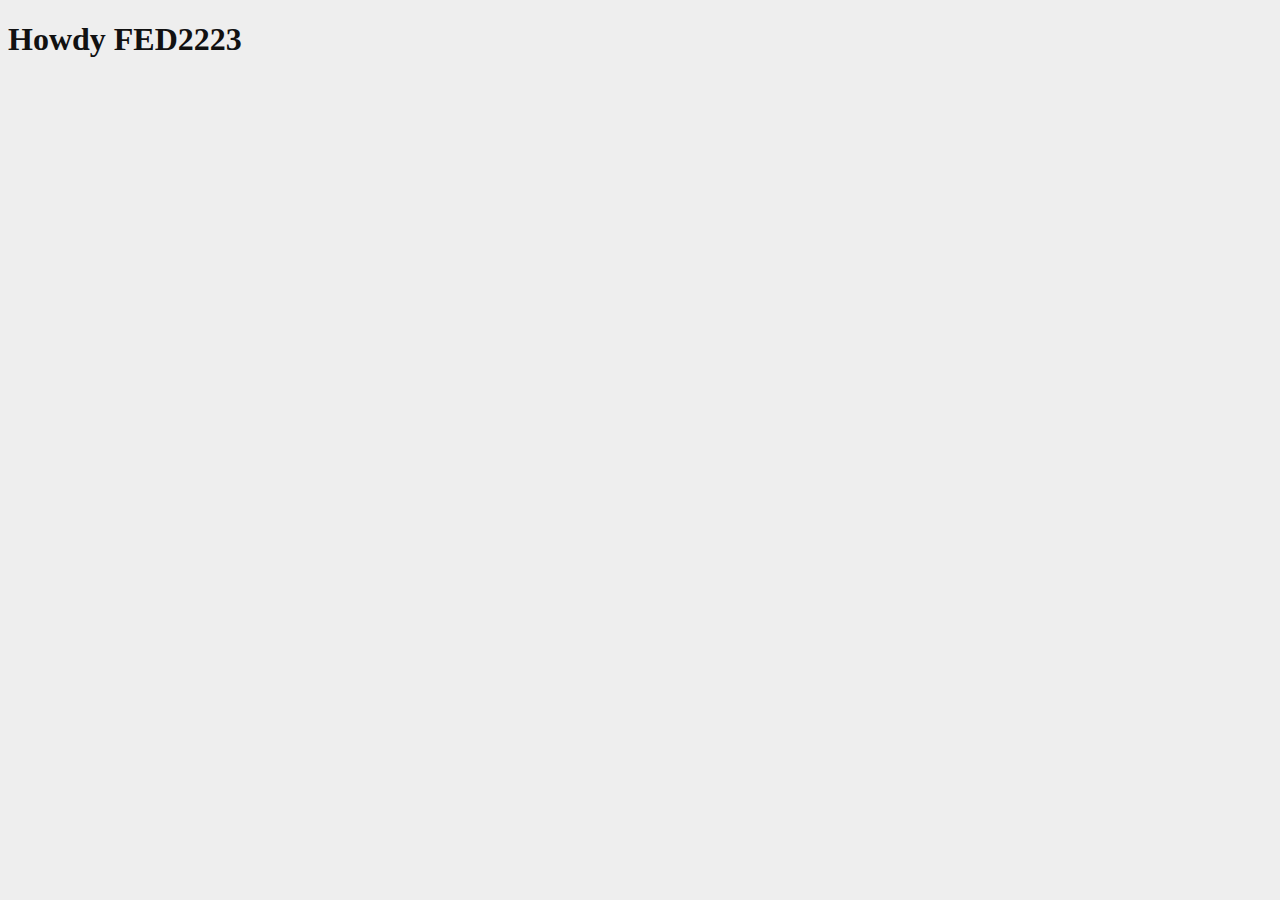
==== index.html @ ee26fbc1 "Add files via upload" ====
<!doctype html>
<html lang="nl">
	
<head>
	<meta charset="UTF-8">
	<meta name="author" content="jouw naam">
	<meta name="viewport" content="width=device-width, initial-scale=1">
	
	<title>Howdy FED2223</title>
	
	<link href="styles/style.css" rel="stylesheet">
	<link rel="icon" type="image/svg+xml" href="images/favicon.svg">
</head>

<body>
	<h1>Howdy FED2223</h1>

	<script defer src="scripts/script.js"></script>
</body>
	
</html>
---- styles/style.css ----
/**************/
/* CSS REMEDY */
/**************/
*, *::after, *::before {
  box-sizing:border-box;  
}

button, summary {
	cursor: pointer;
}





/*********************/
/* CUSTOM PROPERTIES */
/*********************/
:root {
	/* startje */
	--color-text:#111;
	--color-background:#eee;
}





/****************/
/* JOUW STYLING */
/****************/

/* jouw code */

body {
  color:var(--color-text);
  background-color:var(--color-background);
}
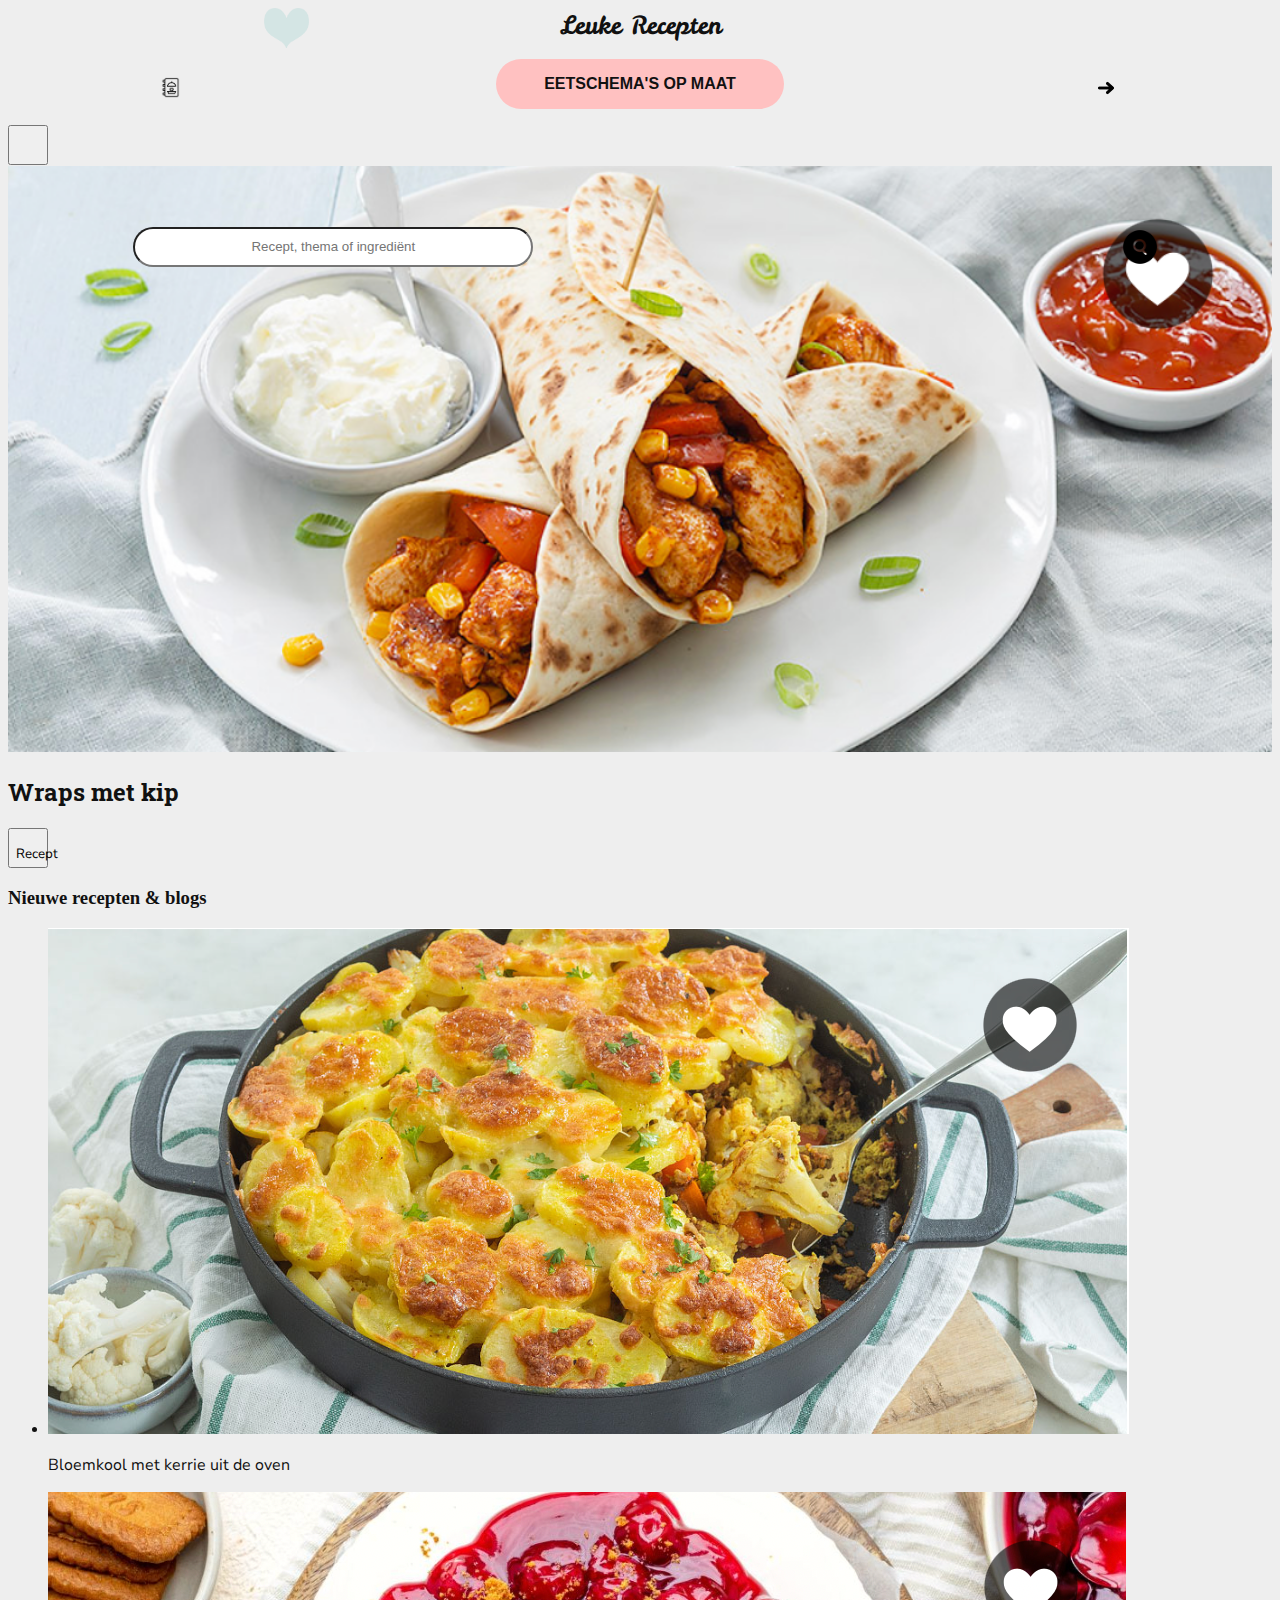
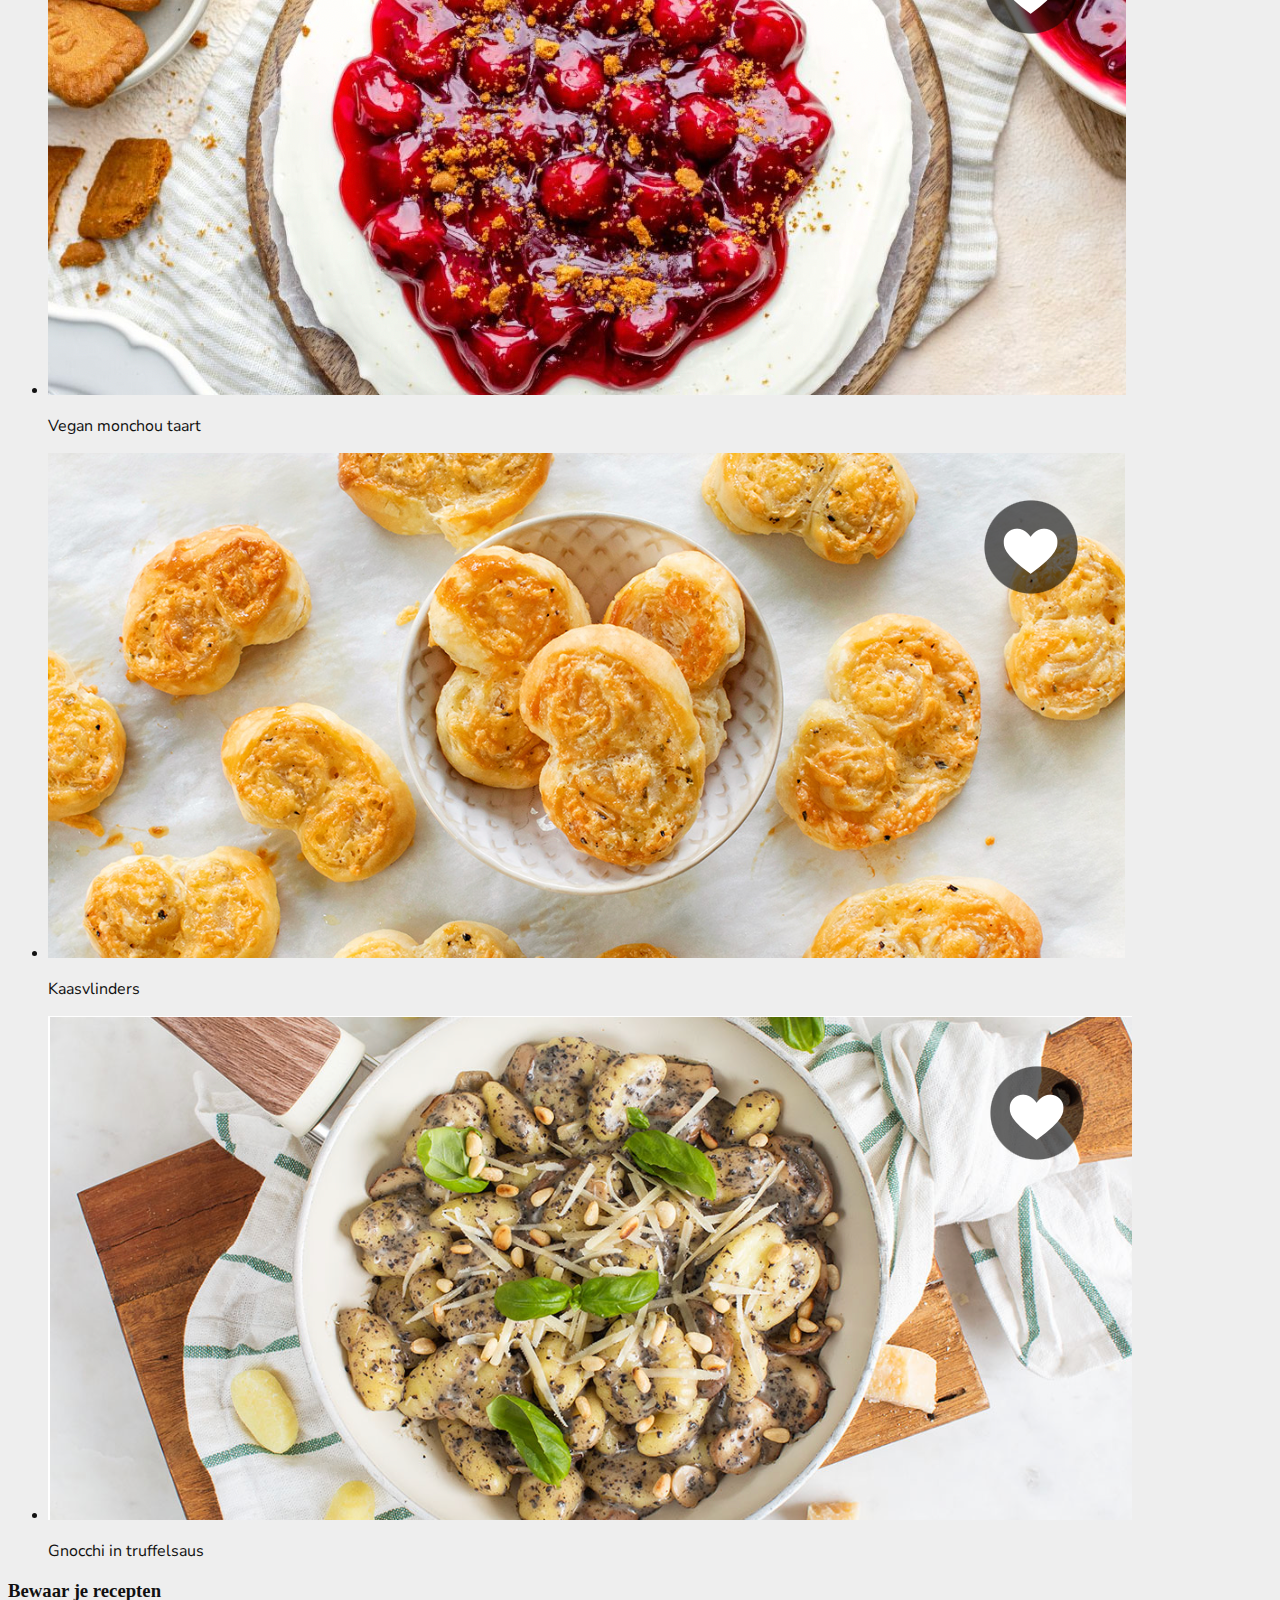
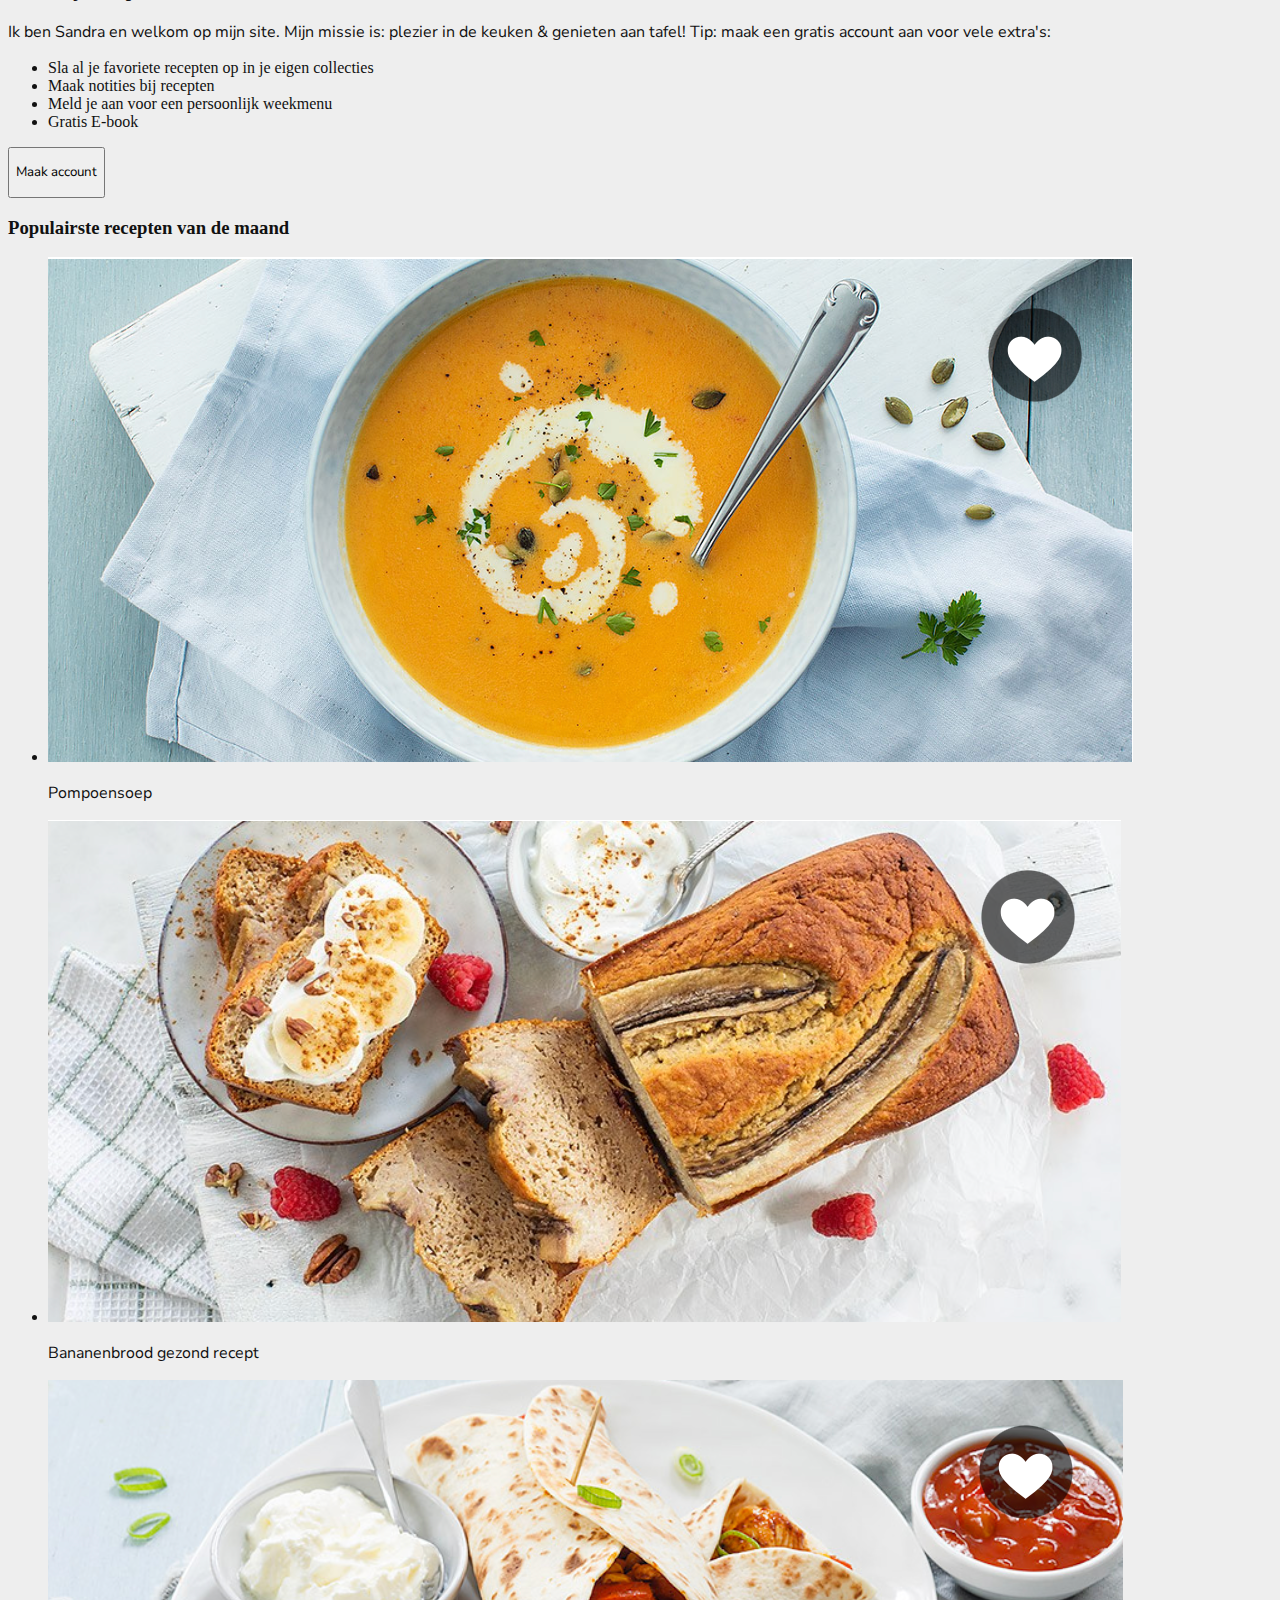
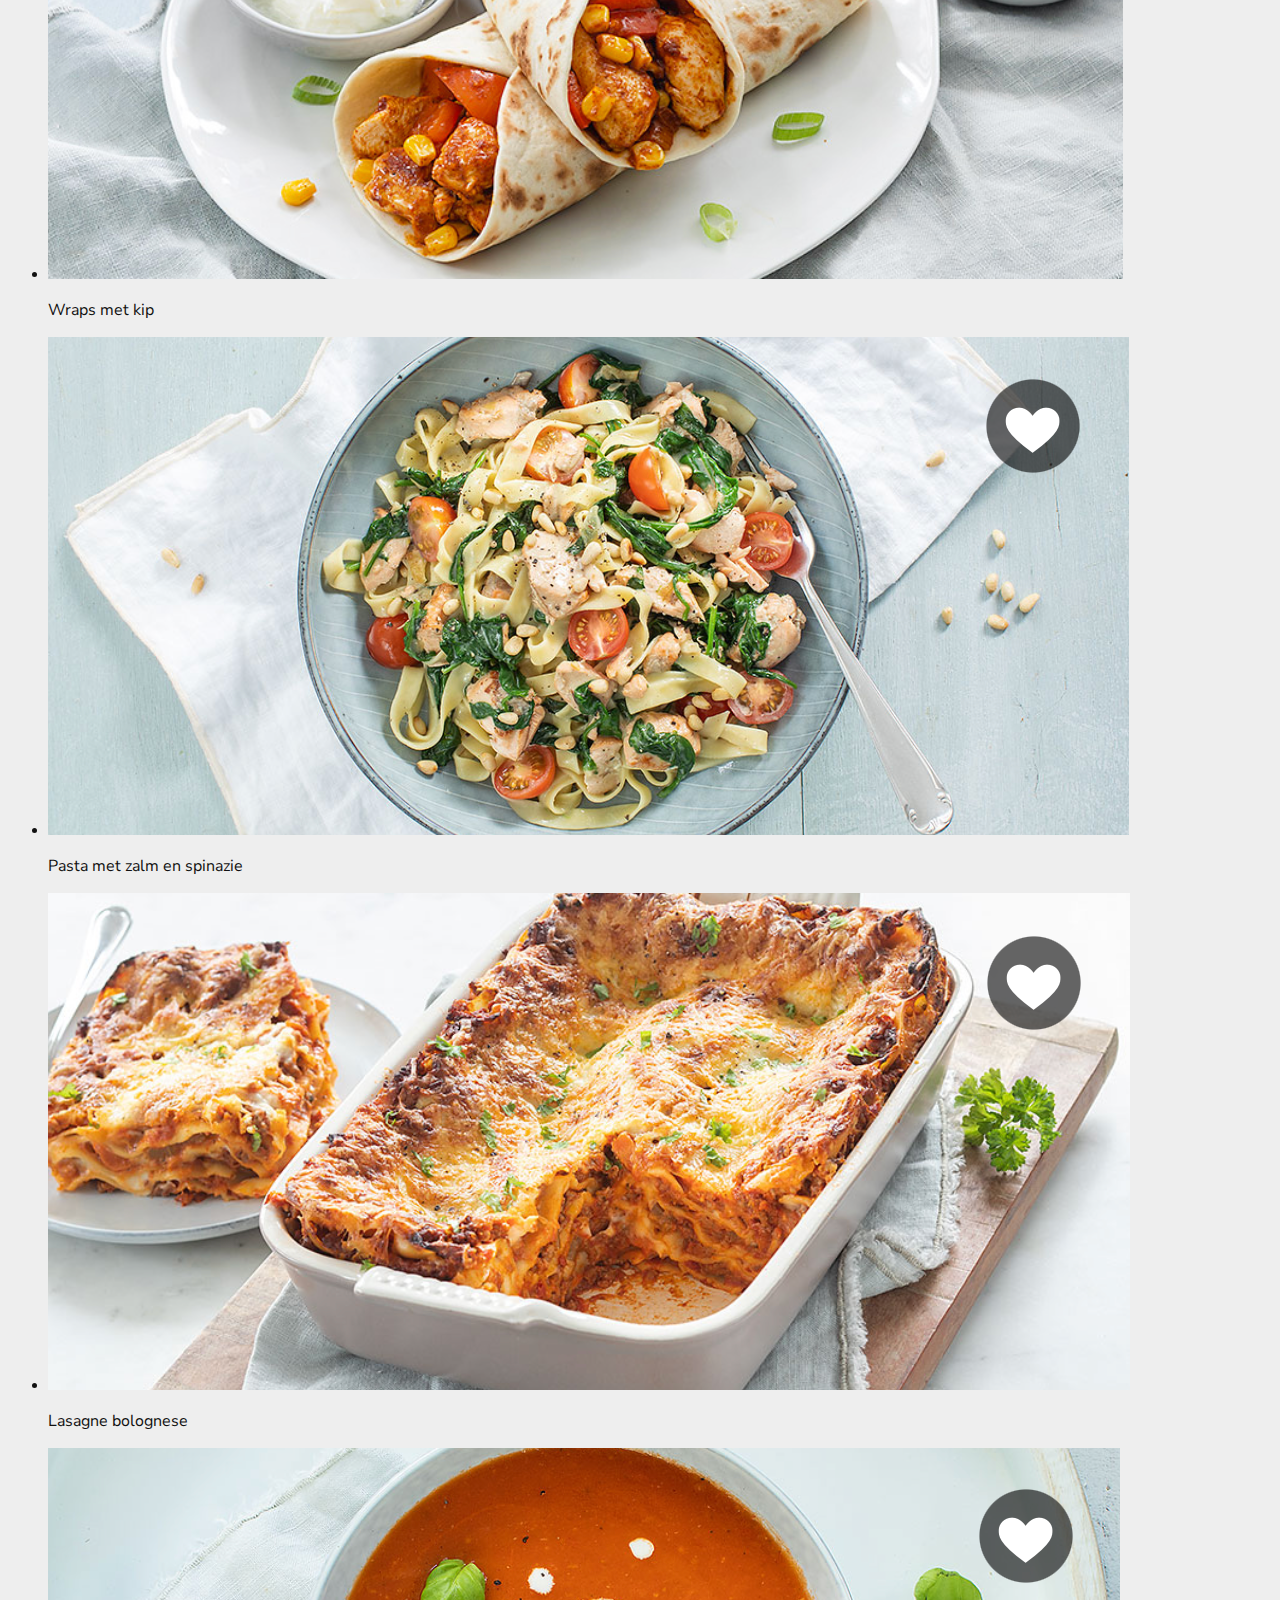
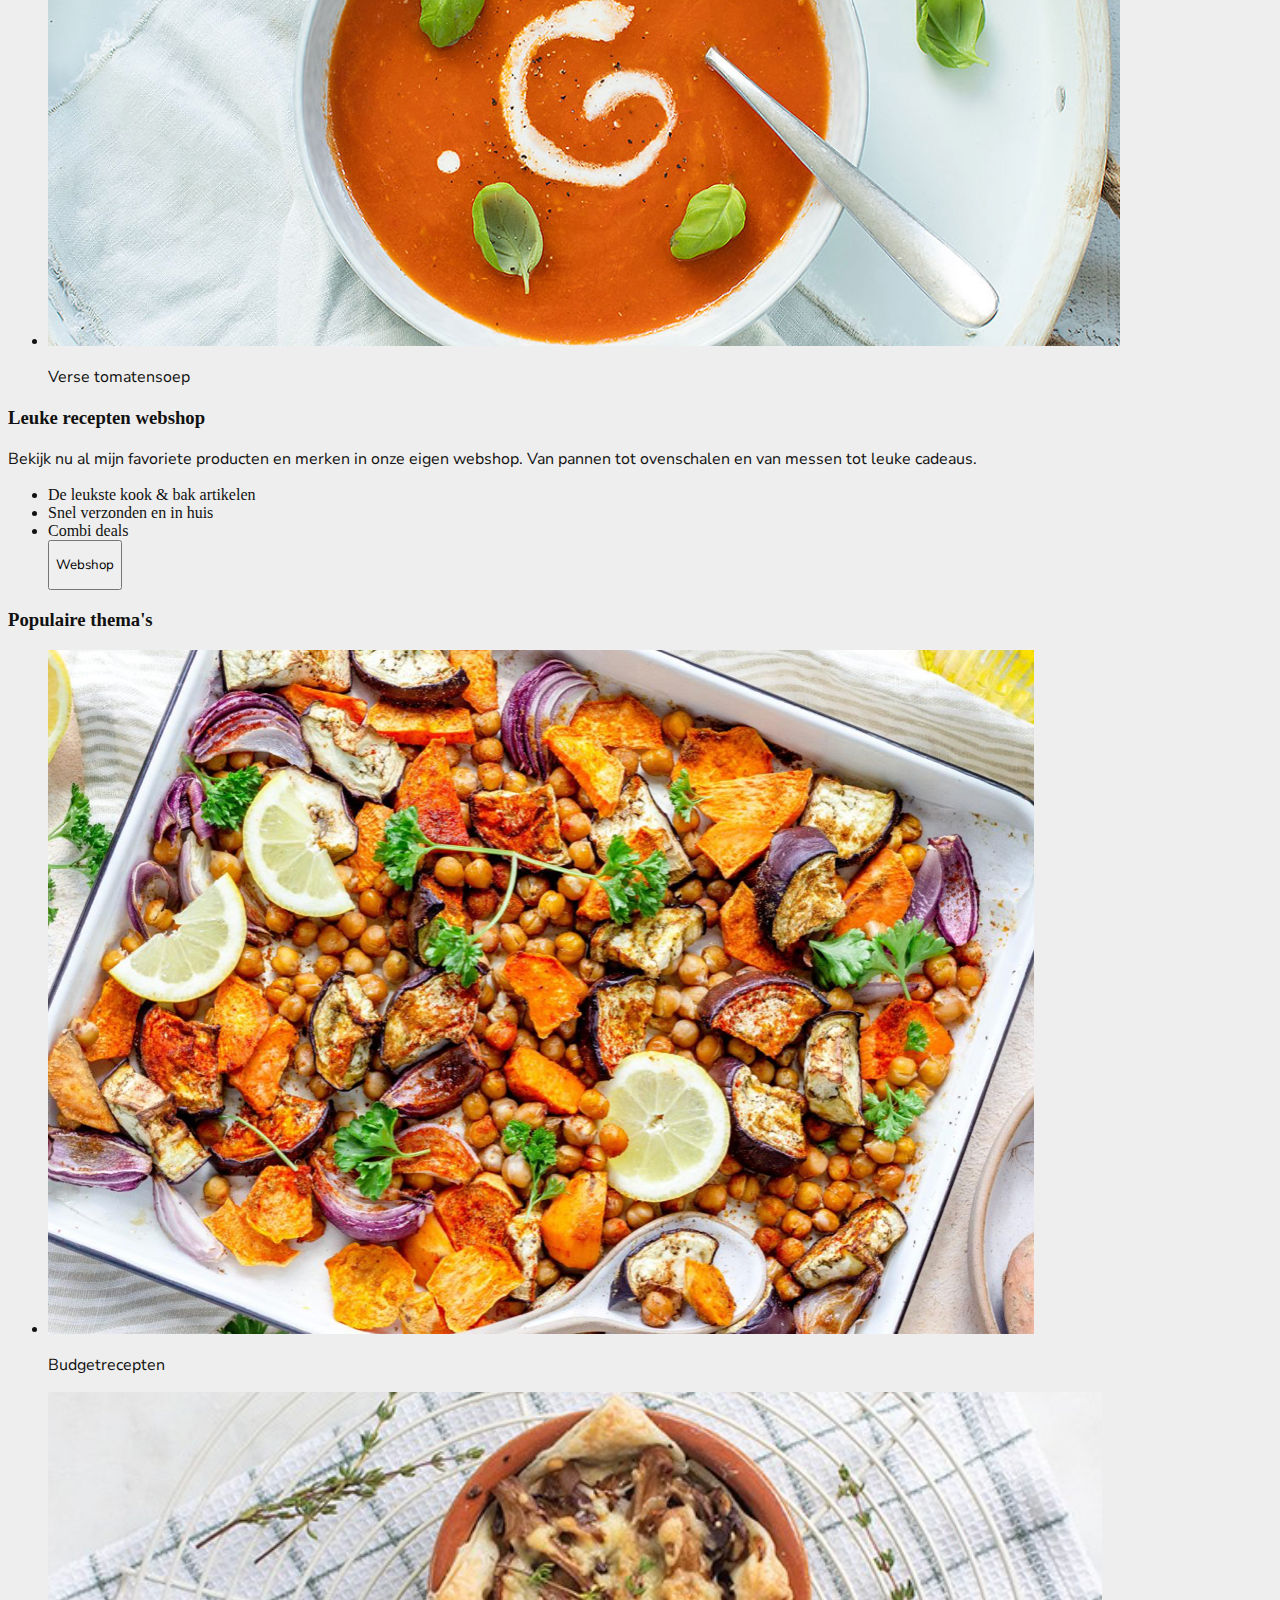
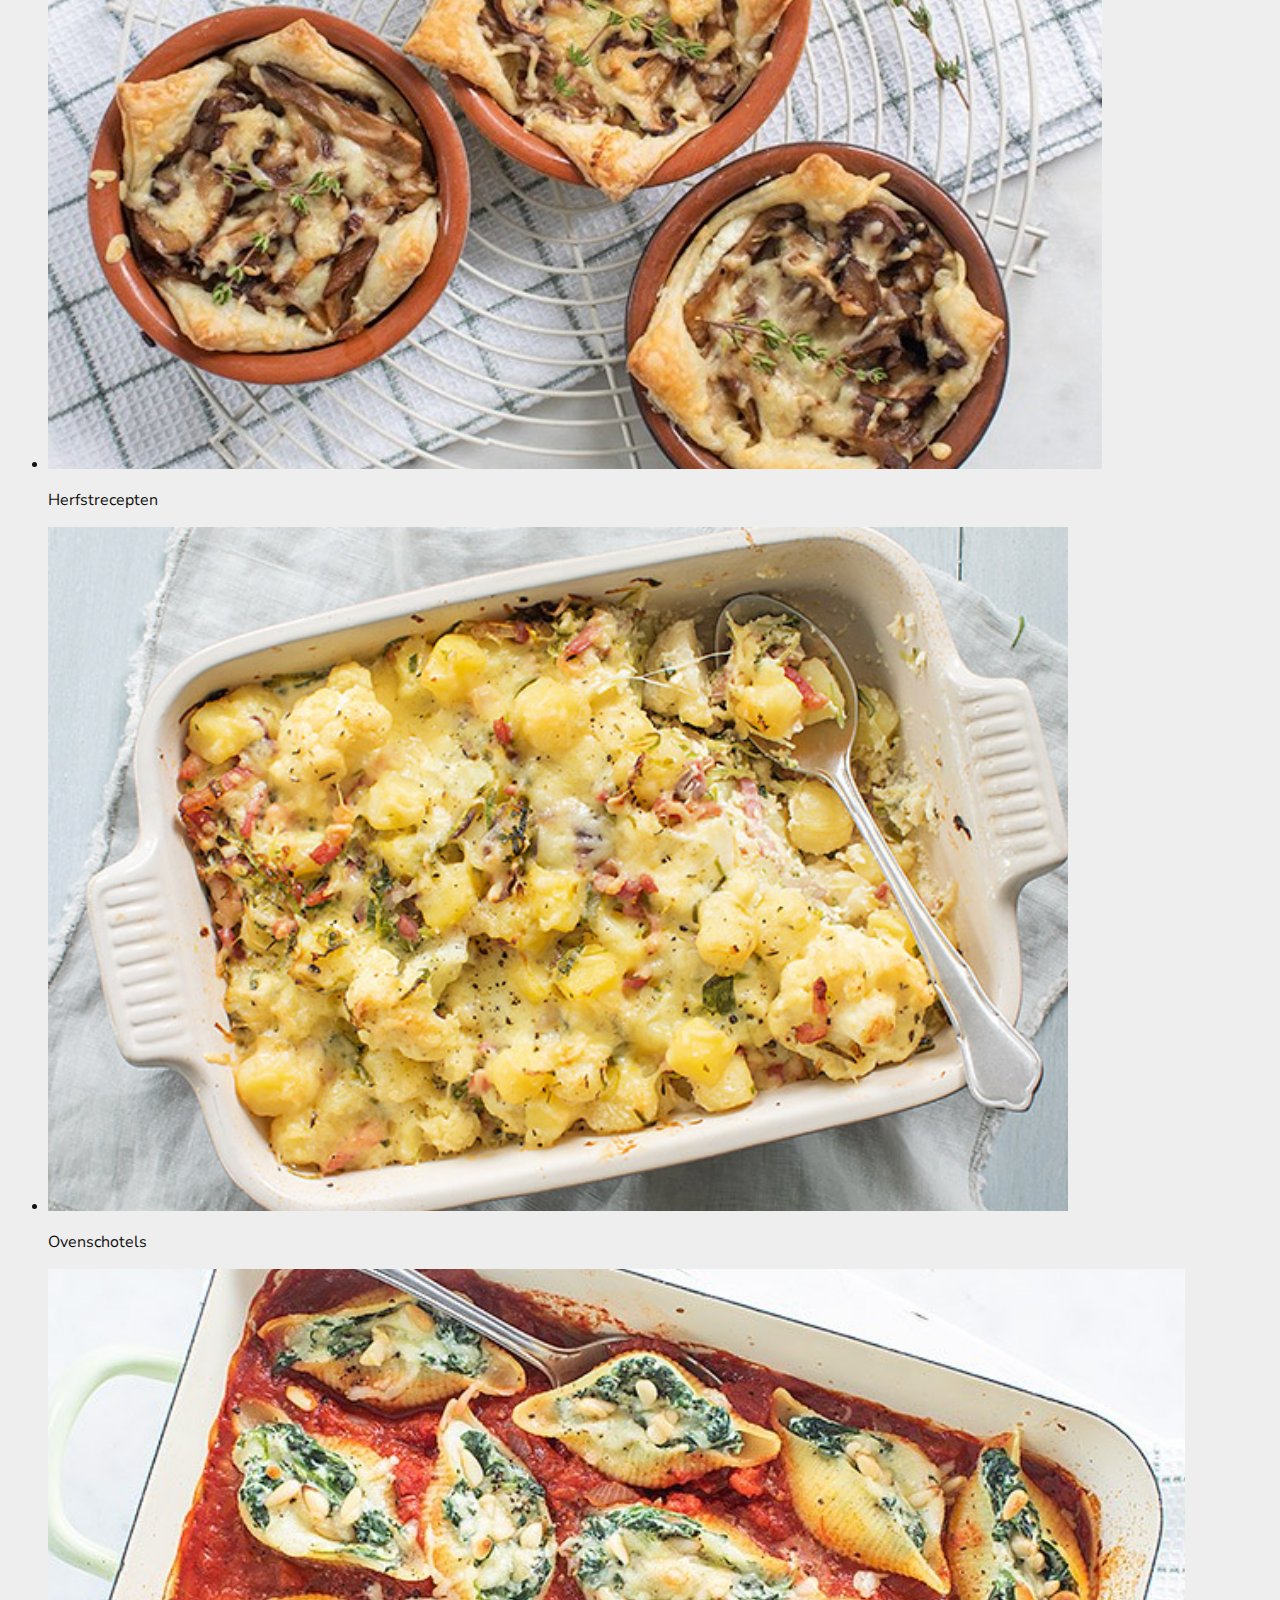
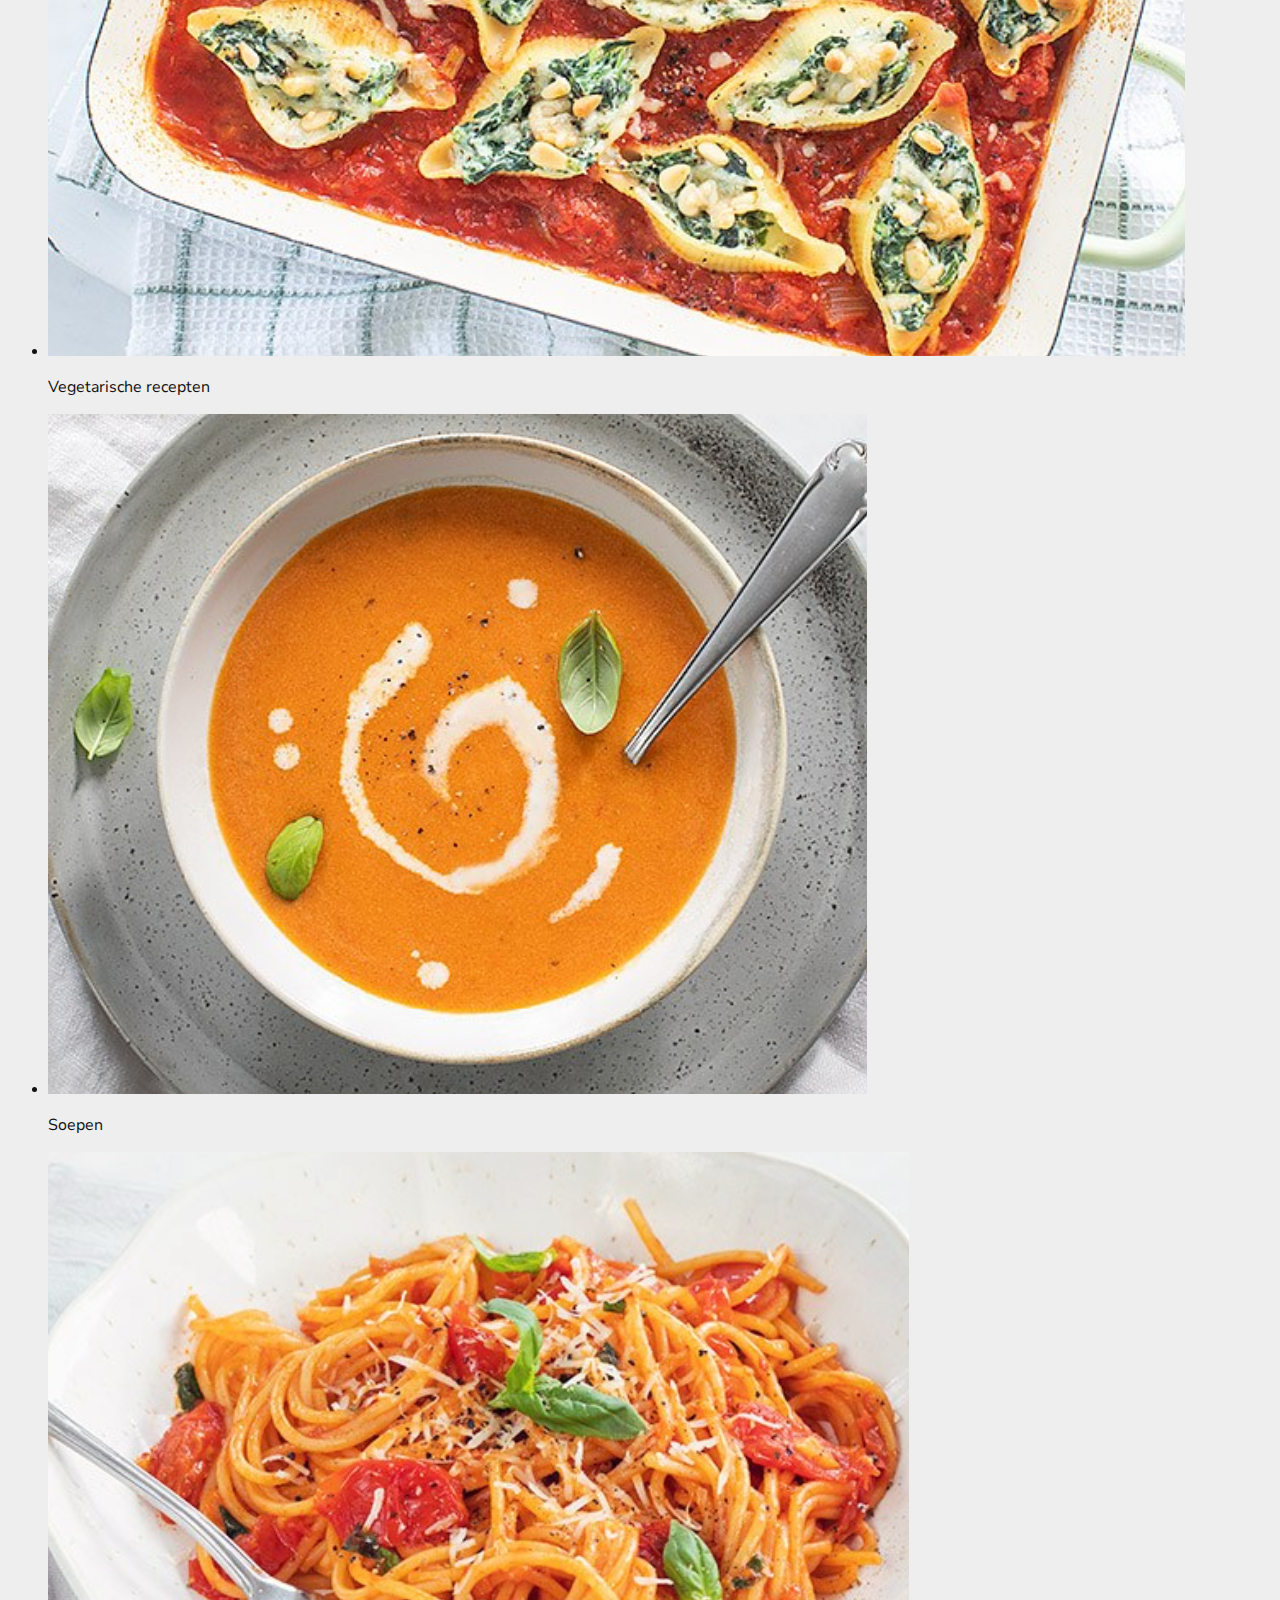
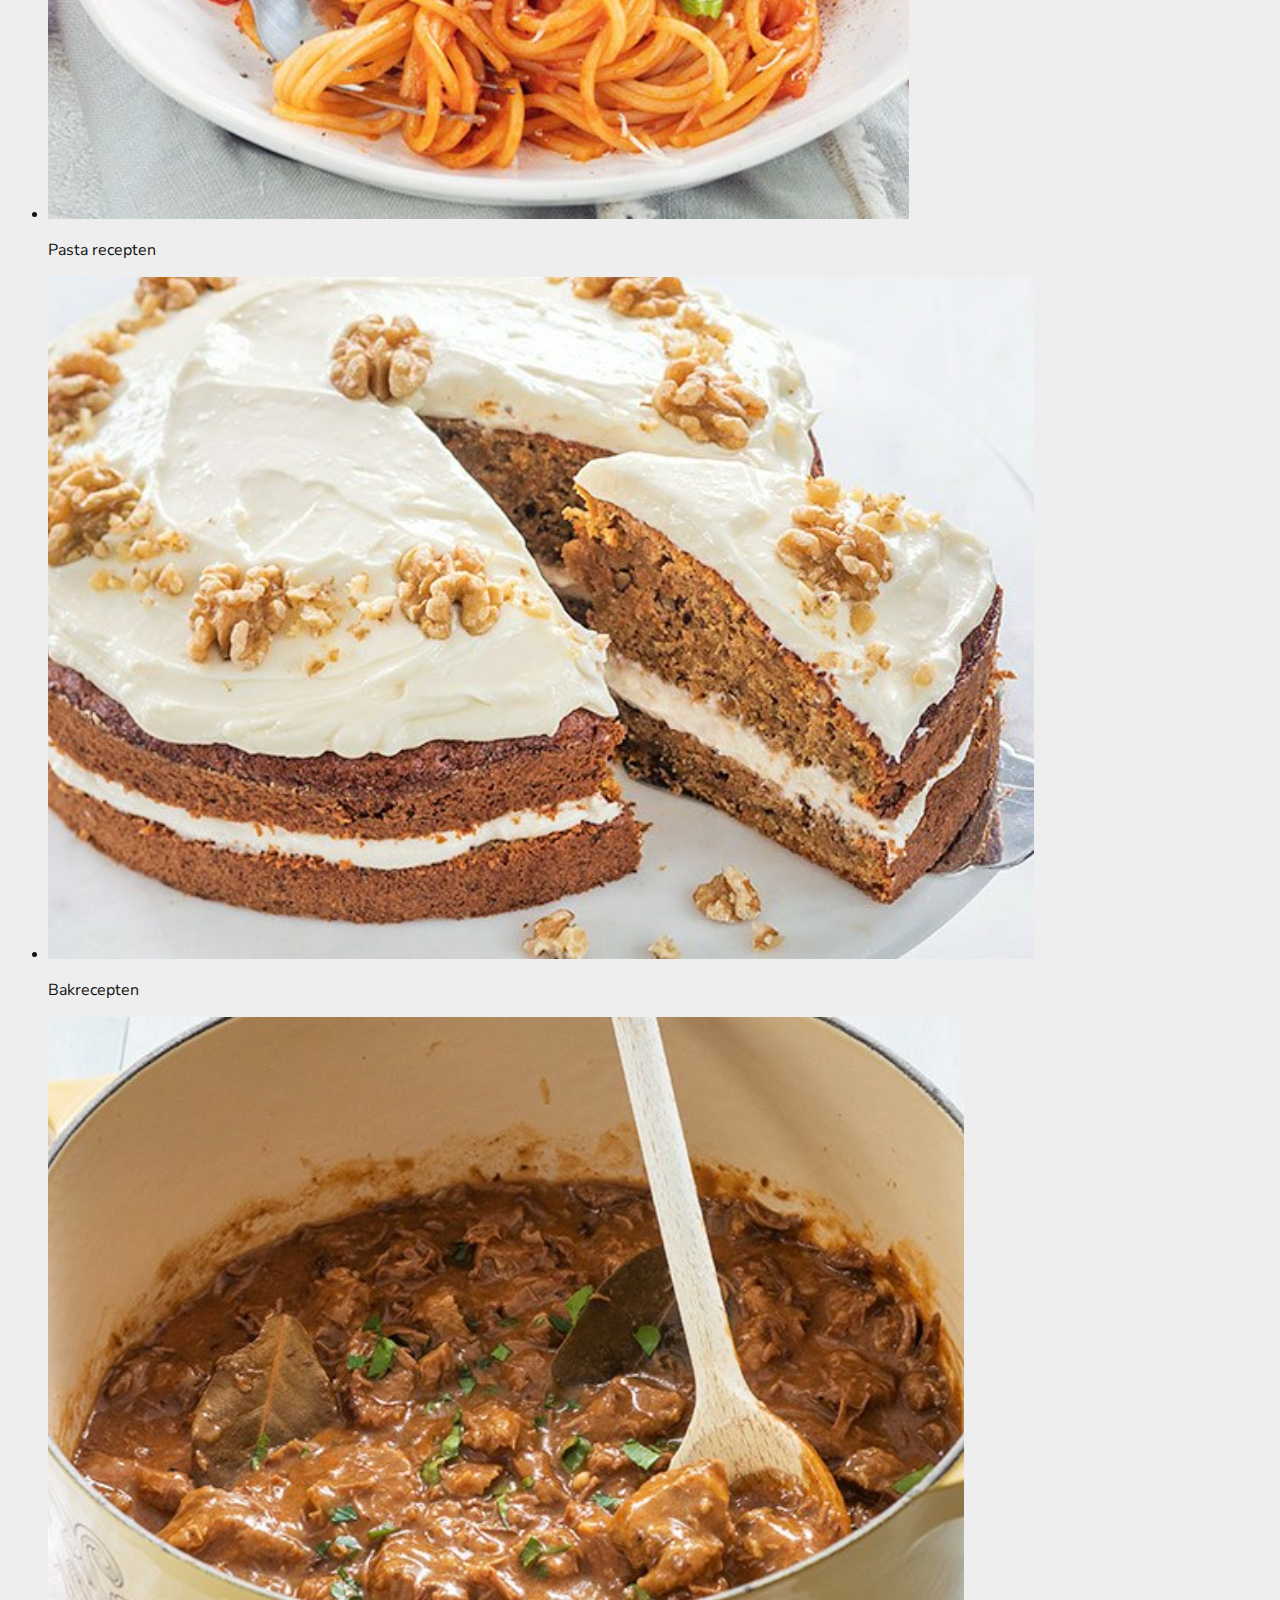
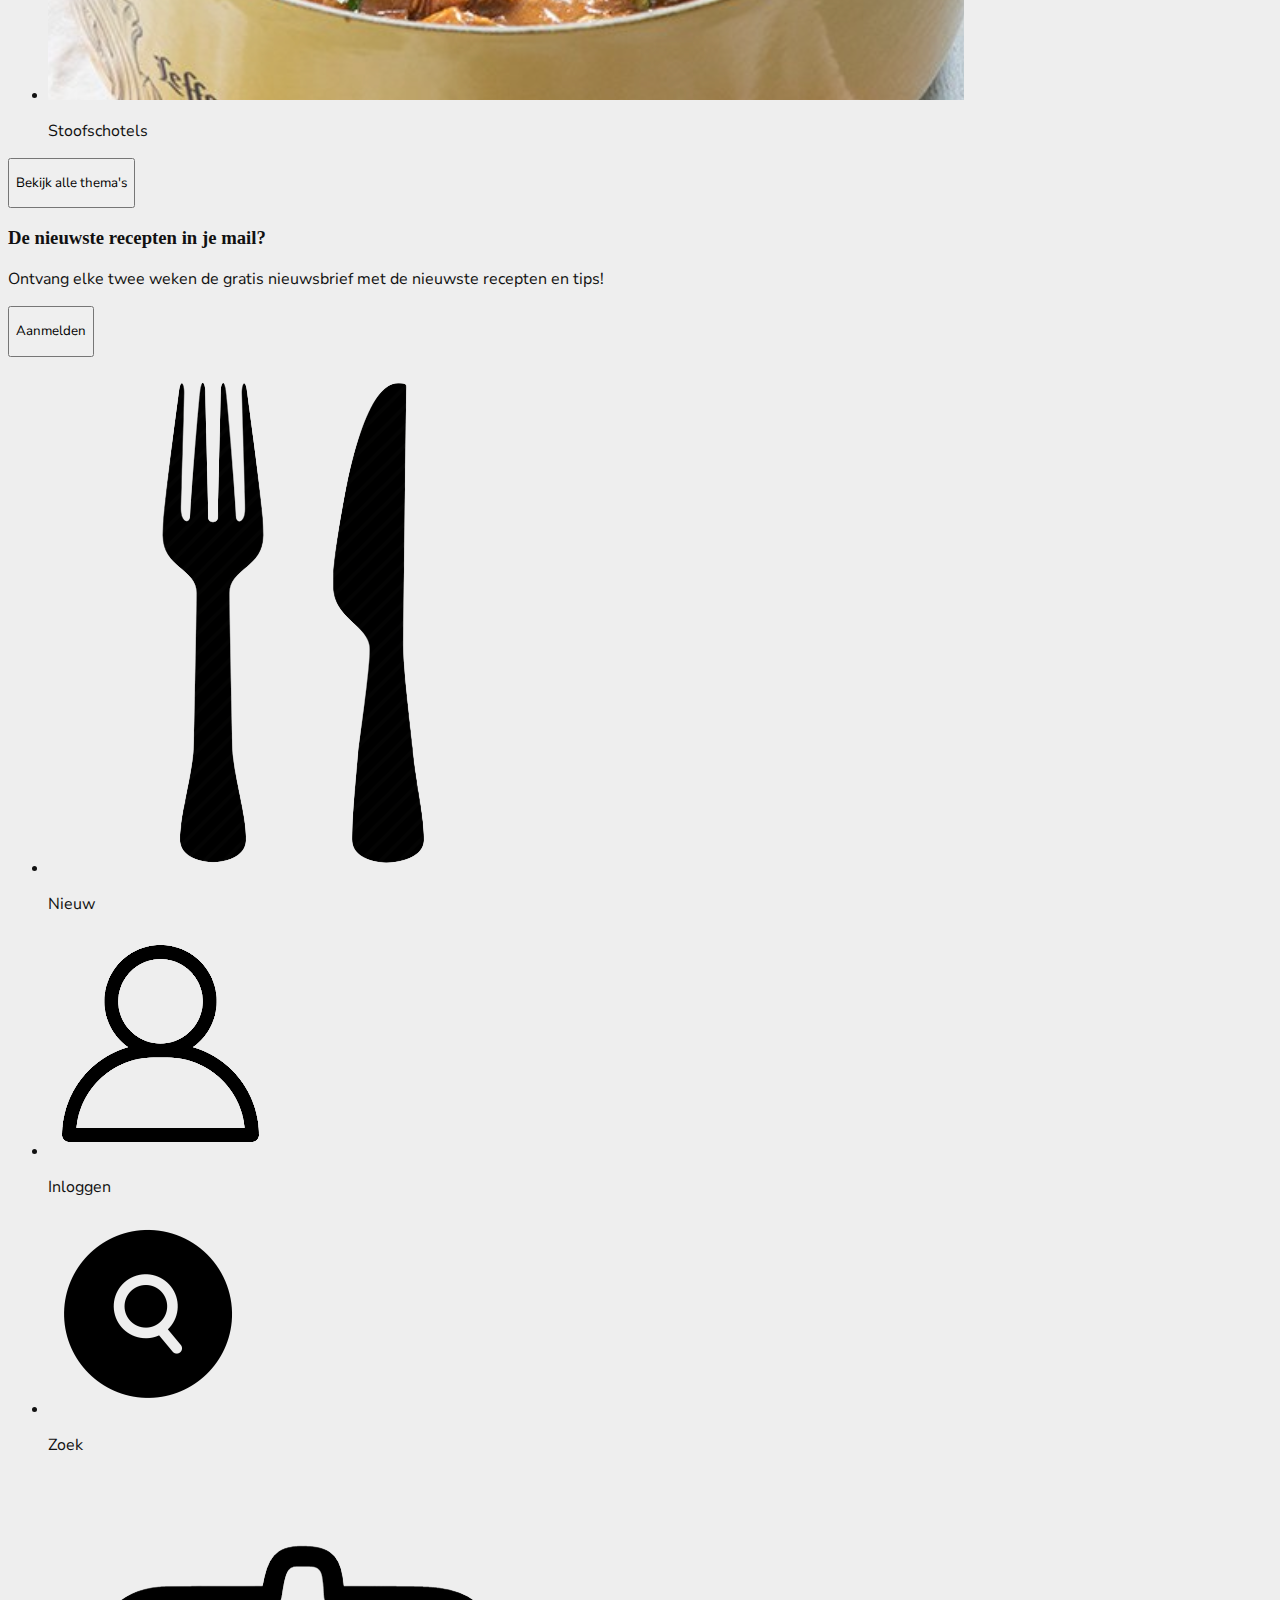
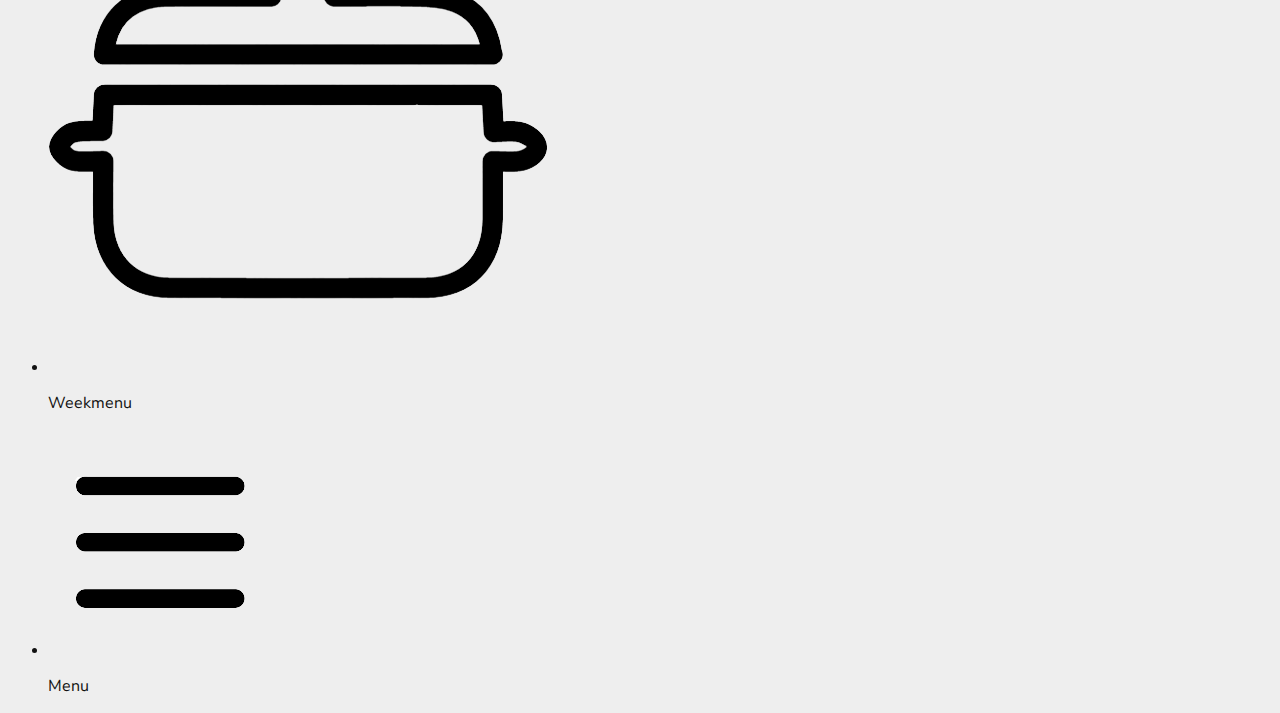
==== commit 7046640c: "Add files via upload" ====
--- a/index.html
+++ b/index.html
@@ -1,21 +1,212 @@
 <!doctype html>
 <html lang="nl">
-	
+
 <head>
 	<meta charset="UTF-8">
 	<meta name="author" content="jouw naam">
 	<meta name="viewport" content="width=device-width, initial-scale=1">
-	
-	<title>Howdy FED2223</title>
-	
+
+	<link rel="preconnect" href="https://fonts.googleapis.com">
+	<link rel="preconnect" href="https://fonts.gstatic.com" crossorigin>
+	<link
+		href="https://fonts.googleapis.com/css2?family=Leckerli+One&family=Nunito+Sans:wght@200&family=Roboto+Slab:wght@200&display=swap"
+		rel="stylesheet">
+
+	<title>Leuke Recepten</title>
+
 	<link href="styles/style.css" rel="stylesheet">
 	<link rel="icon" type="image/svg+xml" href="images/favicon.svg">
 </head>
 
 <body>
-	<h1>Howdy FED2223</h1>
+
+	<header>
+		<section>
+			<h1>Leuke Recepten</h1>
+			<img src="images/leukerecepten_hartje_logo.png" alt="blauwe hartje als logo voor de website">
+		</section>
+		<section>
+			<img src="images/eetschema_button_icon.png" alt="icon van een kookboek">
+			<img src="images/eetschema_button_pijltje_icon.png" alt="pijltje die naar rechts wijst">
+			<p>Eetschema's op maat</p>
+		</section>
+	</header>
+
+	<main>
+		<section>
+			<nav>
+				<input type="text" placeholder="Recept, thema of ingrediënt">
+				<button type="submit">
+					<img src="images/search_icon_zoekbalk.png" alt="vergrootglas icon als button voor de zoekbalk">
+				</button>
+			</nav>
+			<img src="images/wrapsMetKip.png" alt="foto van wraps met kip">
+			<nav>
+				<h2>Wraps met kip</h2>
+				<button>
+					<p>Recept</p>
+				</button>
+			</nav>
+		</section>
+
+		<section>
+			<h3>Nieuwe recepten & blogs</h3>
+			<ul>
+				<li>
+					<img src="images/bloemkoolMetKerrie.png" alt="foto van recept bloemkool met kerrie uit de oven">
+					<p>Bloemkool met kerrie uit de oven</p>
+				</li>
+				<li>
+					<img src="images/veganMonchouTaart.png" alt="foto van recept vegan monchou taart">
+					<p>Vegan monchou taart</p>
+				</li>
+				<li>
+					<img src="images/kaasvlinders.png" alt="foto van recept kaasvlinders">
+					<p>Kaasvlinders</p>
+				</li>
+				<li>
+					<img src="images/gnocchiInTruffelsaus.png" alt="foto van recept gnocchi in truffelsaus">
+					<p>Gnocchi in truffelsaus</p>
+				</li>
+			</ul>
+		</section>
+		<section>
+			<h3>Bewaar je recepten</h3>
+			<p>Ik ben Sandra en welkom op mijn site. Mijn missie is: plezier in de keuken & genieten aan tafel!
+				Tip: maak een gratis account aan voor vele extra's:
+			</p>
+			<ul>
+				<li>Sla al je favoriete recepten op in je eigen collecties</li>
+				<li>Maak notities bij recepten</li>
+				<li>Meld je aan voor een persoonlijk weekmenu</li>
+				<li>Gratis E-book</li>
+			</ul>
+			<button>
+				<p>Maak account</p>
+			</button>
+		</section>
+		<section>
+			<h3>Populairste recepten van de maand</h3>
+			<ul>
+				<li>
+					<img src="images/pompoensoep.png" alt="foto van recept pompoensoep">
+					<p>Pompoensoep</p>
+				</li>
+				<li>
+					<img src="images/bananenbroodGezond.png" alt="foto van recept gezonde bananenbrood">
+					<p>Bananenbrood gezond recept</p>
+				</li>
+				<li>
+					<img src="images/wrapsMetKip.png" alt="foto van recept wraps met kip">
+					<p>Wraps met kip</p>
+				</li>
+				<li>
+					<img src="images/pastaZalmEnSpinazie.png" alt="foto recept pasta met zalm en spinazie">
+					<p>Pasta met zalm en spinazie</p>
+				</li>
+				<li>
+					<img src="images/lasagneBolognese.png" alt="foto recept lasagne bolognese">
+					<p>Lasagne bolognese</p>
+				</li>
+				<li>
+					<img src="images/verseTomatensoep.png" alt="foto van recept verse tomatensoep">
+					<p>Verse tomatensoep</p>
+				</li>
+			</ul>
+		</section>
+		<section>
+			<h3>Leuke recepten webshop</h3>
+			<p>Bekijk nu al mijn favoriete producten en merken in onze eigen webshop.
+				Van pannen tot ovenschalen en van messen tot leuke cadeaus.
+			</p>
+			<ul>
+				<li>De leukste kook & bak artikelen</li>
+				<li>Snel verzonden en in huis</li>
+				<li>Combi deals</li>
+				<button>
+					<p>Webshop</p>
+				</button>
+			</ul>
+		</section>
+		<section>
+			<h3>Populaire thema's</h3>
+			<ul>
+				<li>
+					<img src="images/budgetRecepten.png" alt="artikel over budget recepten">
+					<p>Budgetrecepten</p>
+				</li>
+				<li>
+					<img src="images/herfstRecepten.png" alt="artikel over herfst recepten">
+					<p>Herfstrecepten</p>
+				</li>
+				<li>
+					<img src="images/ovenschotels.png" alt="artikel over ovenschotels">
+					<p>Ovenschotels</p>
+				</li>
+				<li>
+					<img src="images/vegetarischeRecepten.png" alt="artikel over vegetarische recepten">
+					<p>Vegetarische recepten</p>
+				</li>
+				<li>
+					<img src="images/soepen.png" alt="artikel over soepen">
+					<p>Soepen</p>
+				</li>
+				<li>
+					<img src="images/pastaRecepten.png" alt="artikel over pasta recepten">
+					<p>Pasta recepten</p>
+				</li>
+				<li>
+					<img src="images/bakRecepten.png" alt="artikel over bakrecepten">
+					<p>Bakrecepten</p>
+				</li>
+				<li>
+					<img src="images/stoofschotels.png" alt="artikel over stoofschotels">
+					<p>Stoofschotels</p>
+				</li>
+			</ul>
+			<button>
+				<p>Bekijk alle thema's</p>
+			</button>
+		</section>
+		<section>
+			<h3>De nieuwste recepten in je mail?</h3>
+			<p>Ontvang elke twee weken de gratis nieuwsbrief met de nieuwste recepten en tips!</p>
+			<button>
+				<p>Aanmelden</p>
+			</button>
+		</section>
+		<section>
+			<nav>
+				<ul>
+					<li>
+						<img src="images/mesEnVorkIcon.png" alt="icoon van een mes en vork">
+						<p>Nieuw</p>
+					</li>
+					<li>
+						<img src="images/accountIcon.png" alt="icoon voor je account, een poppetje">
+						<p>Inloggen</p>
+					</li>
+					<li>
+						<img src="images/search_icon_zoekbalk.png" alt="vergrootglas icoon">
+						<p>Zoek</p>
+					</li>
+					<li>
+						<img src="images/kookpotIcon.png" alt="icoon van een kookpot">
+						<p>Weekmenu</p>
+					</li>
+					<li>
+						<img src="images/hamburgerMenuIcon.png"
+							alt="hamburger menu icoon met drie streepjes die horizontaal op elkaar liggen">
+						<p>Menu</p>
+					</li>
+				</ul>
+			</nav>
+		</section>
+	</main>
+
+
 
 	<script defer src="scripts/script.js"></script>
 </body>
-	
-</html>
+
+</html>--- a/styles/style.css
+++ b/styles/style.css
@@ -20,20 +20,186 @@
 	/* startje */
 	--color-text:#111;
 	--color-background:#eee;
-}
-
-
-
-
-
-/****************/
-/* JOUW STYLING */
-/****************/
-
-/* jouw code */
-
+	
+	--color-background-second: #e7eeed;
+	--color-background-third: #fceed0;
+	--color-dieet: #ffc1c1;
+	--color-nav-en-nieuwsbrief: #64827d;
+
+}
+
+
+
+
+
+/****************/
+/* 	ALGEMENE STYLING */
+/****************/
 body {
-  color:var(--color-text);
-  background-color:var(--color-background);
-}
-
+	color:var(--color-text);
+	background-color:var(--color-background);
+}
+
+h1 {
+	font-family: 'Leckerli One', cursive;
+}
+
+h2 {
+	font-family: 'Roboto Slab', serif;
+}
+
+p {
+	font-family: 'Nunito Sans', sans-serif;
+}
+
+
+
+
+
+/****************/
+/* 	HEADER STYLING */
+/****************/
+
+/* naam "Leuke Recepten" */
+h1 {
+	font-size: 25px;
+	text-align: center;
+	font-weight: 100;
+
+	margin-top: 0;
+}
+
+/* hartje logo achter de naam */
+header section:nth-of-type(1) img:nth-of-type(1){
+	position: absolute;
+
+	top: 0.5em;
+	left: 16.5em;
+
+	z-index: -1;
+
+	min-height: 2.5em;
+	max-width: 2.8em;
+
+	opacity: 0.3;
+}
+
+/* kookboek icoon bij eetschema button */
+header section:nth-of-type(2) img:nth-of-type(1){
+	position: absolute;
+
+	left: 10em;
+	top: 4.8em;
+
+	z-index: 1;
+
+	max-width: 1.3em;
+}
+
+/* pijltje icoon bij eetschema button */
+header section:nth-of-type(2) img:nth-of-type(2){
+	position: absolute;
+
+	right: 10.4em;
+	top: 5em;
+
+	z-index: 1;
+
+	max-width: 1em;
+}
+
+/* eetschema button */
+header p {
+	margin-left: auto;
+	margin-right: auto;
+	width: 50%;
+
+	text-transform: uppercase;
+	font-family: Arial, Helvetica, sans-serif;
+	font-weight: 600;
+	font-size: 1em;
+
+	background-color: var(--color-dieet);
+	max-width: 18em;
+	padding: 1em 2em 1em 2em;
+	text-align: center;
+	border-radius: 3em;
+}
+
+/* afbeelding wraps met kip als hoofdgerecht van vandaag */
+main section:nth-of-type(1) img{
+	margin-left: auto;
+	margin-right: auto;
+	width: 100%;
+}
+
+/* vergrootglas afbeelding voor search */
+main section:first-child nav:first-child img{
+	position: absolute;
+
+	top: 17em;
+	right: 9em;
+
+	width: 3em;
+	height: 3em;
+}
+
+/* 
+nav button img:nth-of-type(1) {
+	position: absolute;
+
+	left: 16em;
+	top: 4.8em;
+
+	z-index: 1;
+
+	max-width: 3em;
+} */
+
+
+nav input{
+	position: absolute;
+
+	top: 17em;
+	left: 10em;
+
+	border-radius: 2em;
+
+	min-width: 30em;
+	min-height: 3em;
+
+	text-align: center;
+}
+
+nav button:nth-of-type(1){
+	width: 3em;
+	height: 3em;
+}
+
+/* input:nth-of-type(1) {
+	position: absolute;
+
+	left: 11.5em;
+	top: 20em;
+
+	min-width: 30em;
+	min-height: 4em;
+
+	border-radius: 2em;
+} */
+
+/* form {
+	display: grid;
+} */
+
+/* de zwarte buttons */
+/* button {
+	border-radius: 2em;
+	padding-top: 5px;
+	padding-bottom: 5px;
+	min-width: 9em;
+	background-color: black;
+	color: white;
+	text-transform: uppercase;
+	font-size: 15px;
+} */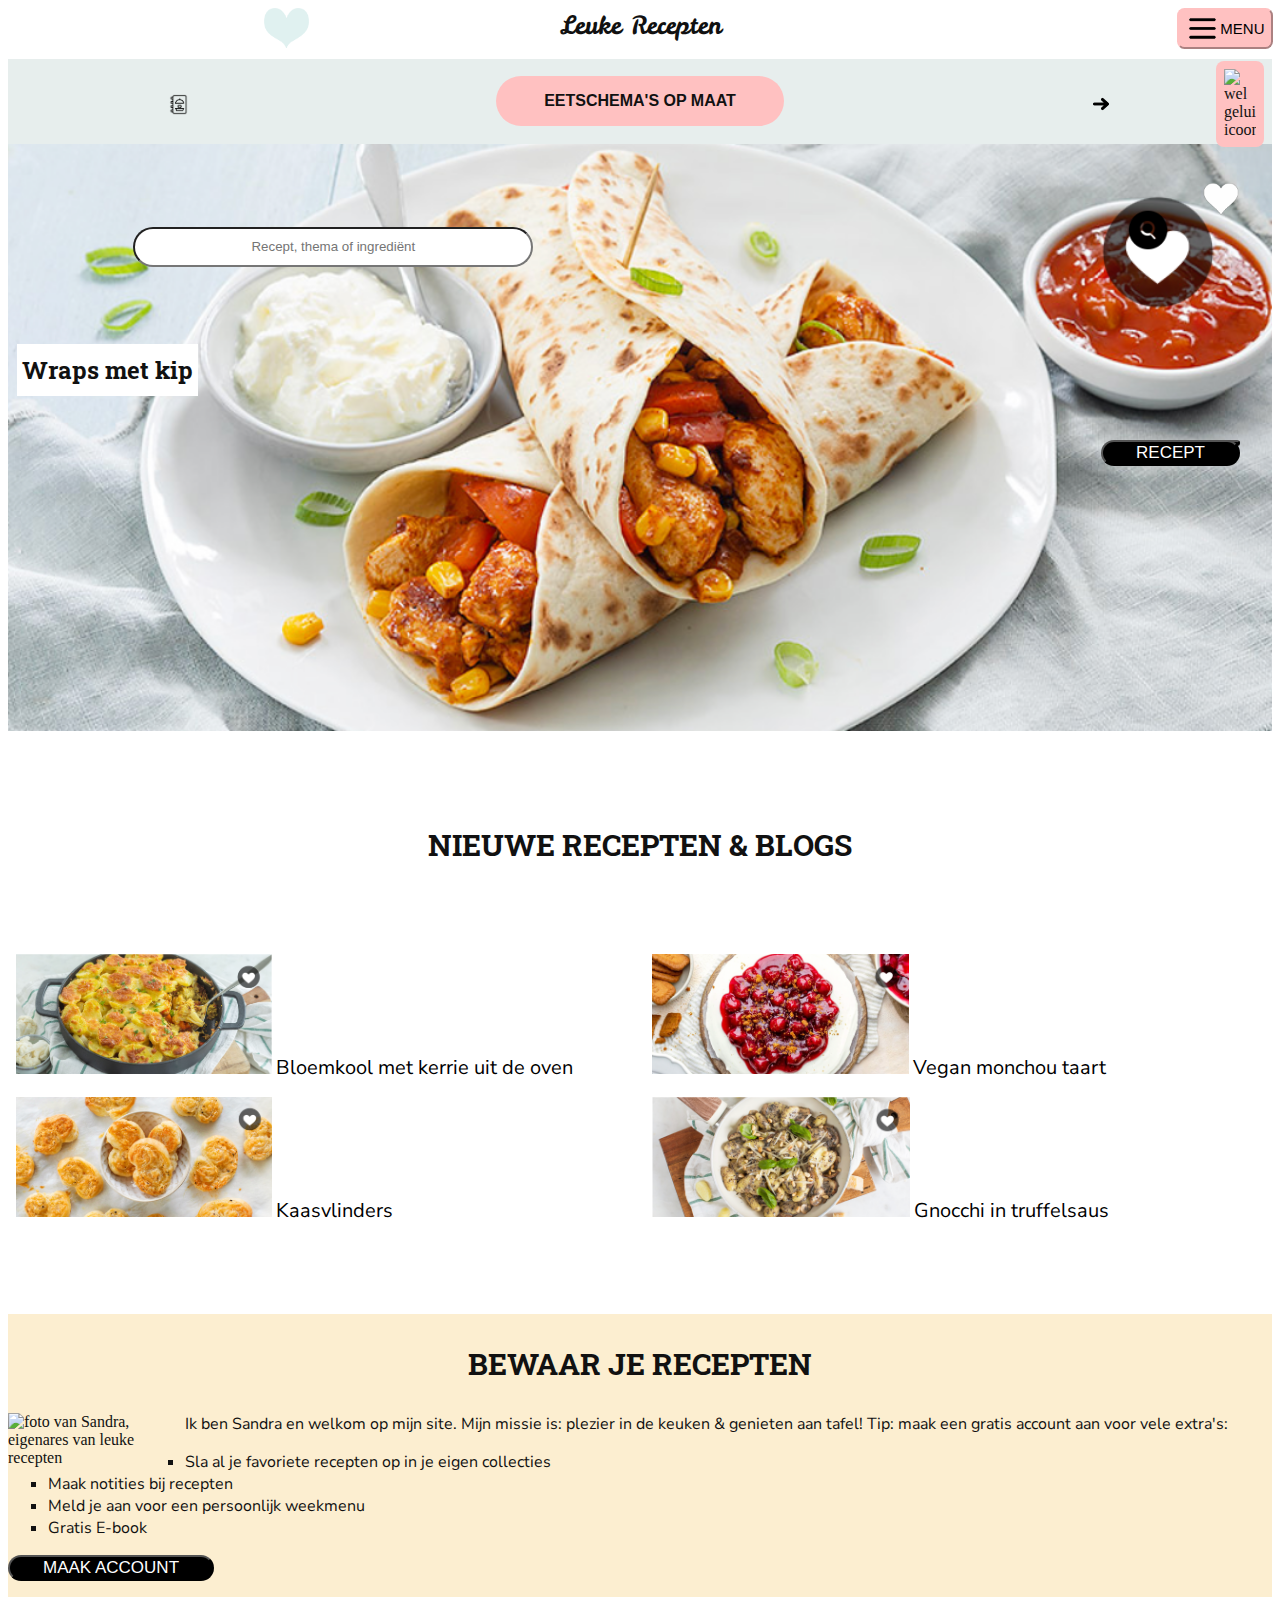
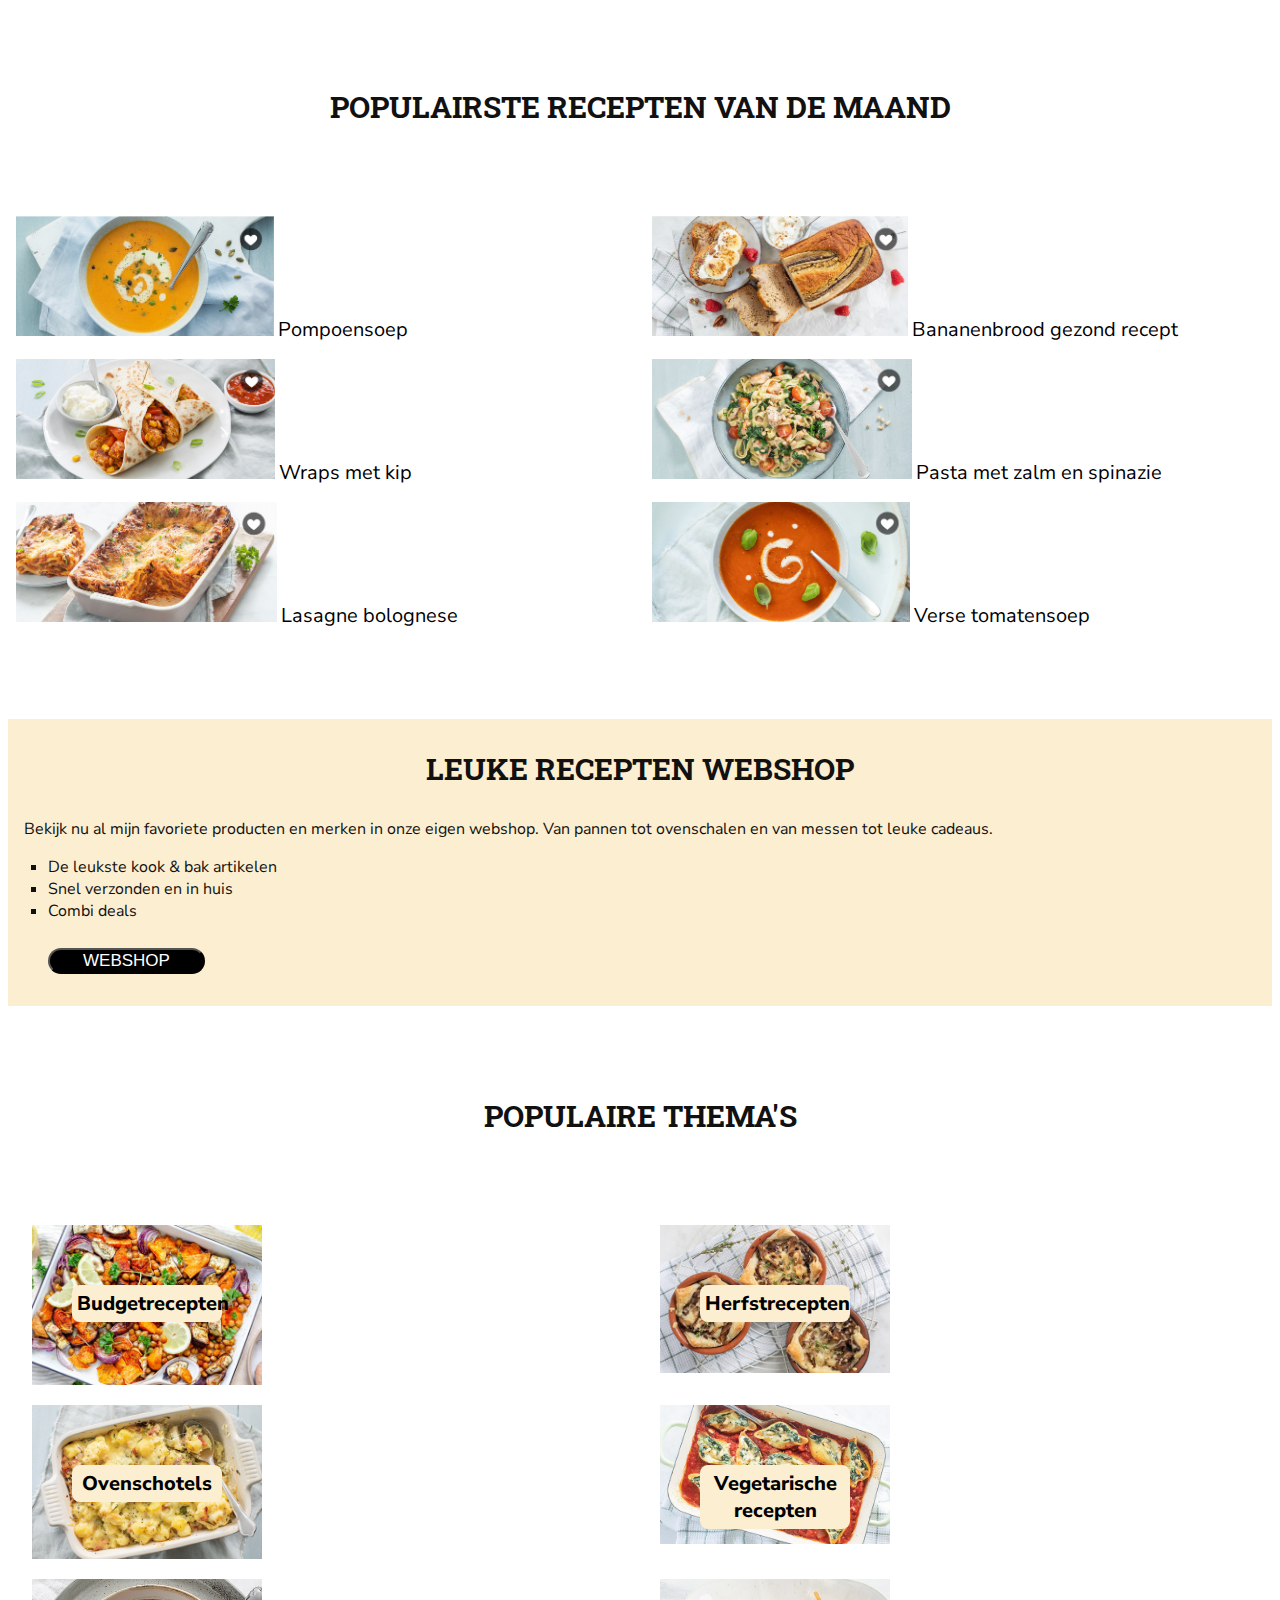
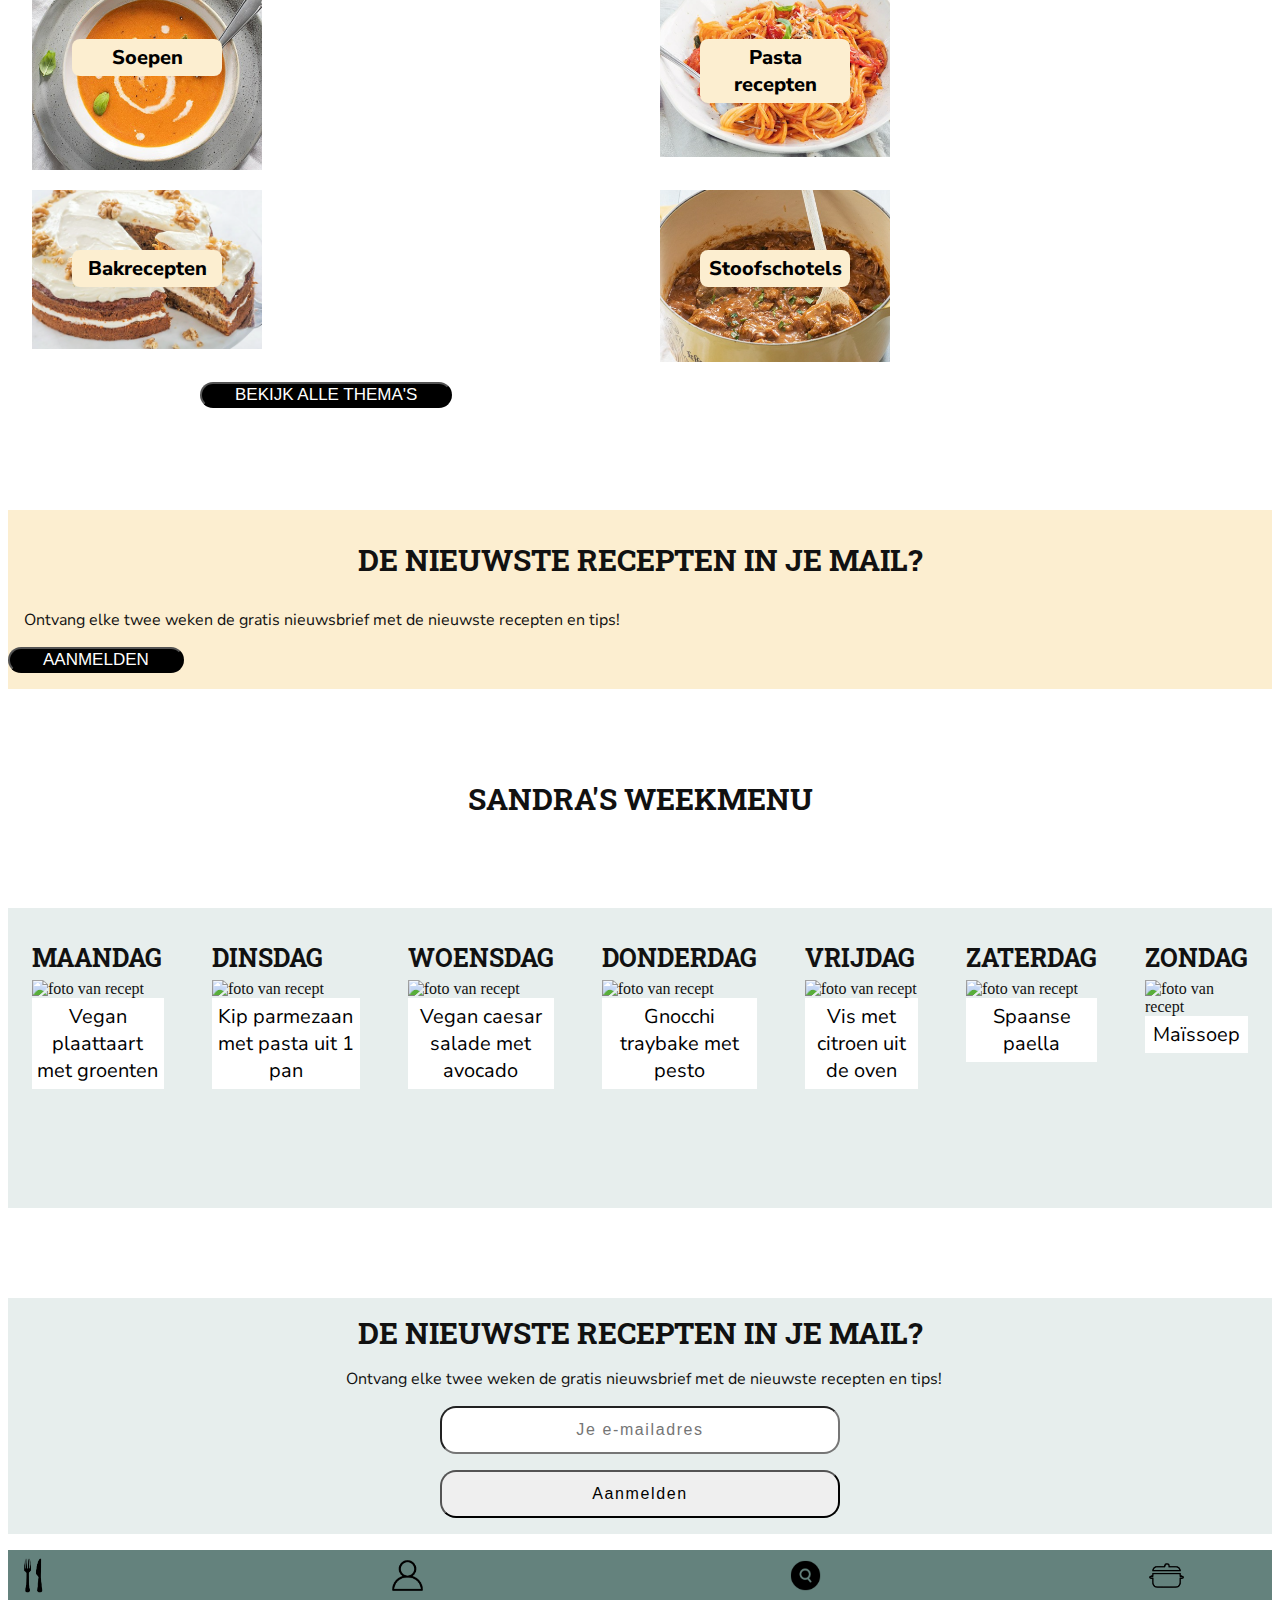
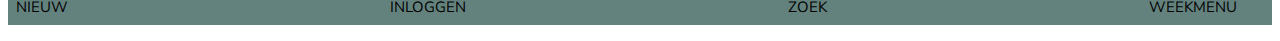
==== commit fb57cfdb: "Add files via upload" ====
--- a/index.html
+++ b/index.html
@@ -41,10 +41,11 @@
 				</button>
 			</nav>
 			<img src="images/wrapsMetKip.png" alt="foto van wraps met kip">
+			<img src="images/witHartje.png" alt="een wit hartje">
 			<nav>
 				<h2>Wraps met kip</h2>
 				<button>
-					<p>Recept</p>
+					<a href="index.html">Recept</a>
 				</button>
 			</nav>
 		</section>
@@ -54,24 +55,25 @@
 			<ul>
 				<li>
 					<img src="images/bloemkoolMetKerrie.png" alt="foto van recept bloemkool met kerrie uit de oven">
-					<p>Bloemkool met kerrie uit de oven</p>
+					<a href="index.html">Bloemkool met kerrie uit de oven</a>
 				</li>
 				<li>
 					<img src="images/veganMonchouTaart.png" alt="foto van recept vegan monchou taart">
-					<p>Vegan monchou taart</p>
+					<a href="index.html">Vegan monchou taart</a>
 				</li>
 				<li>
 					<img src="images/kaasvlinders.png" alt="foto van recept kaasvlinders">
-					<p>Kaasvlinders</p>
+					<a href="index.html">Kaasvlinders</a>
 				</li>
 				<li>
 					<img src="images/gnocchiInTruffelsaus.png" alt="foto van recept gnocchi in truffelsaus">
-					<p>Gnocchi in truffelsaus</p>
+					<a href="index.html">Gnocchi in truffelsaus</a>
 				</li>
 			</ul>
 		</section>
 		<section>
 			<h3>Bewaar je recepten</h3>
+			<img src="images/sandra_leukeRecepten.png" alt="foto van Sandra, eigenares van leuke recepten">
 			<p>Ik ben Sandra en welkom op mijn site. Mijn missie is: plezier in de keuken & genieten aan tafel!
 				Tip: maak een gratis account aan voor vele extra's:
 			</p>
@@ -82,7 +84,7 @@
 				<li>Gratis E-book</li>
 			</ul>
 			<button>
-				<p>Maak account</p>
+				<a href="index.html">Maak account</a>
 			</button>
 		</section>
 		<section>
@@ -90,27 +92,27 @@
 			<ul>
 				<li>
 					<img src="images/pompoensoep.png" alt="foto van recept pompoensoep">
-					<p>Pompoensoep</p>
+					<a href="index.html">Pompoensoep</a>
 				</li>
 				<li>
 					<img src="images/bananenbroodGezond.png" alt="foto van recept gezonde bananenbrood">
-					<p>Bananenbrood gezond recept</p>
+					<a href="index.html">Bananenbrood gezond recept</a>
 				</li>
 				<li>
 					<img src="images/wrapsMetKip.png" alt="foto van recept wraps met kip">
-					<p>Wraps met kip</p>
+					<a href="index.html">Wraps met kip</a>
 				</li>
 				<li>
 					<img src="images/pastaZalmEnSpinazie.png" alt="foto recept pasta met zalm en spinazie">
-					<p>Pasta met zalm en spinazie</p>
+					<a href="index.html">Pasta met zalm en spinazie</a>
 				</li>
 				<li>
 					<img src="images/lasagneBolognese.png" alt="foto recept lasagne bolognese">
-					<p>Lasagne bolognese</p>
+					<a href="index.html">Lasagne bolognese</a>
 				</li>
 				<li>
 					<img src="images/verseTomatensoep.png" alt="foto van recept verse tomatensoep">
-					<p>Verse tomatensoep</p>
+					<a href="index.html">Verse tomatensoep</a>
 				</li>
 			</ul>
 		</section>
@@ -124,7 +126,7 @@
 				<li>Snel verzonden en in huis</li>
 				<li>Combi deals</li>
 				<button>
-					<p>Webshop</p>
+					<a href="index.html">Webshop</a>
 				</button>
 			</ul>
 		</section>
@@ -133,76 +135,131 @@
 			<ul>
 				<li>
 					<img src="images/budgetRecepten.png" alt="artikel over budget recepten">
-					<p>Budgetrecepten</p>
+					<a href="index.html">Budgetrecepten</a>
 				</li>
 				<li>
 					<img src="images/herfstRecepten.png" alt="artikel over herfst recepten">
-					<p>Herfstrecepten</p>
+					<a href="index.html">Herfstrecepten</a>
 				</li>
 				<li>
 					<img src="images/ovenschotels.png" alt="artikel over ovenschotels">
-					<p>Ovenschotels</p>
+					<a href="index.html">Ovenschotels</a>
 				</li>
 				<li>
 					<img src="images/vegetarischeRecepten.png" alt="artikel over vegetarische recepten">
-					<p>Vegetarische recepten</p>
+					<a href="index.html">Vegetarische recepten</a>
 				</li>
 				<li>
 					<img src="images/soepen.png" alt="artikel over soepen">
-					<p>Soepen</p>
+					<a href="index.html">Soepen</a>
 				</li>
 				<li>
 					<img src="images/pastaRecepten.png" alt="artikel over pasta recepten">
-					<p>Pasta recepten</p>
+					<a href="index.html">Pasta recepten</a>
 				</li>
 				<li>
 					<img src="images/bakRecepten.png" alt="artikel over bakrecepten">
-					<p>Bakrecepten</p>
+					<a href="index.html">Bakrecepten</a>
 				</li>
 				<li>
 					<img src="images/stoofschotels.png" alt="artikel over stoofschotels">
-					<p>Stoofschotels</p>
+					<a href="index.html">Stoofschotels</a>
 				</li>
 			</ul>
 			<button>
-				<p>Bekijk alle thema's</p>
+				<a href="index.html">Bekijk alle thema's</a>
 			</button>
 		</section>
 		<section>
 			<h3>De nieuwste recepten in je mail?</h3>
 			<p>Ontvang elke twee weken de gratis nieuwsbrief met de nieuwste recepten en tips!</p>
 			<button>
-				<p>Aanmelden</p>
+				<a href="index.html">Aanmelden</a>
 			</button>
+		</section>
+		<section>
+			<h3>Sandra's weekmenu</h3>
+		</section>
+		<section>
+			<article>
+				<h4>Maandag</h4>
+				<img src="images/weekmenu_maandag.png" alt="foto van recept">
+				<a href="index.html">Vegan plaattaart met groenten</a>
+			</article>
+			<article>
+				<h4>Dinsdag</h4>
+				<img src="images/weekmenu_dinsdag.png" alt="foto van recept">
+				<a href="index.html">Kip parmezaan met pasta uit 1 pan</a>
+			</article>
+			<article>
+				<h4>Woensdag</h4>
+				<img src="images/weekmenu_woensdag.png" alt="foto van recept">
+				<a href="index.html">Vegan caesar salade met avocado</a>
+			</article>
+			<article>
+				<h4>Donderdag</h4>
+				<img src="images/weekmenu_donderdag.png" alt="foto van recept">
+				<a href="index.html">Gnocchi traybake met pesto</a>
+			</article>
+			<article>
+				<h4>Vrijdag</h4>
+				<img src="images/weekmenu_vrijdag.png" alt="foto van recept">
+				<a href="index.html">Vis met citroen uit de oven</a>
+			</article>
+			<article>
+				<h4>Zaterdag</h4>
+				<img src="images/weekmenu_zaterdag.png" alt="foto van recept">
+				<a href="index.html">Spaanse paella</a>
+			</article>
+			<article>
+				<h4>Zondag</h4>
+				<img src="images/weekmenu_zondag.png" alt="foto van recept">
+				<a href="index.html">Maïssoep</a>
+			</article>
+		</section>
+	</main>
+	<footer>
+		<section>
+			<h3>De nieuwste recepten in je mail?</h3>
+			<p>Ontvang elke twee weken de gratis nieuwsbrief met de nieuwste recepten en tips!</p>
+			<form action="#">
+				<input type="text" placeholder="Je e-mailadres">
+			</form>
+			<input type="submit" value="Aanmelden">
 		</section>
 		<section>
 			<nav>
 				<ul>
 					<li>
 						<img src="images/mesEnVorkIcon.png" alt="icoon van een mes en vork">
-						<p>Nieuw</p>
+						<a href="index.html">Nieuw</a>
 					</li>
 					<li>
 						<img src="images/accountIcon.png" alt="icoon voor je account, een poppetje">
-						<p>Inloggen</p>
+						<a href="index.html">Inloggen</a>
 					</li>
 					<li>
 						<img src="images/search_icon_zoekbalk.png" alt="vergrootglas icoon">
-						<p>Zoek</p>
+						<a href="index.html">Zoek</a>
 					</li>
 					<li>
 						<img src="images/kookpotIcon.png" alt="icoon van een kookpot">
-						<p>Weekmenu</p>
-					</li>
-					<li>
-						<img src="images/hamburgerMenuIcon.png"
-							alt="hamburger menu icoon met drie streepjes die horizontaal op elkaar liggen">
-						<p>Menu</p>
+						<a href="index.html">Weekmenu</a>
 					</li>
 				</ul>
 			</nav>
-		</section>
-	</main>
+			
+			<button><img src="images/hamburgerMenuIcon.png"
+					alt="hamburger menu icoon met drie streepjes die horizontaal op elkaar liggen">Menu</button>
+
+		</section>
+		<section>
+			<img class="wel-geluid-icoon" src="images/welGeluid.png" alt="wel geluid icoon">
+			<audio id="achtergrond-geluid"
+				src="audio/[YT2mp3.info] - Happy Cooking Mama Music %7C%7C Cooking Ambience (320kbps).mp3">achtergrond
+				muziek van Cooking Mama</audio>
+		</section>
+	</footer>
 
 
 
--- a/styles/style.css
+++ b/styles/style.css
@@ -1,11 +1,15 @@
-/**************/
-/* CSS REMEDY */
-/**************/
-*, *::after, *::before {
-  box-sizing:border-box;  
-}
-
-button, summary {
+/****************/
+/** CSS REMEDY **/
+/****************/
+
+*,
+*::after,
+*::before {
+	box-sizing: border-box;
+}
+
+button,
+summary {
 	cursor: pointer;
 }
 
@@ -13,38 +17,42 @@
 
 
 
-/*********************/
-/* CUSTOM PROPERTIES */
-/*********************/
+/***********************/
+/** CUSTOM PROPERTIES **/
+/***********************/
+
 :root {
 	/* startje */
-	--color-text:#111;
-	--color-background:#eee;
-	
+	--color-text: #111;
+	--color-background: #FFFFFF;
+
+	/* kleuren light mode */
 	--color-background-second: #e7eeed;
 	--color-background-third: #fceed0;
 	--color-dieet: #ffc1c1;
 	--color-nav-en-nieuwsbrief: #64827d;
-
-}
-
-
-
-
-
-/****************/
-/* 	ALGEMENE STYLING */
-/****************/
+}
+
+
+
+
+
+/**********************************/
+/** ALGEMENE STYLING (LIGHT MODE)**/
+/**********************************/
+
 body {
-	color:var(--color-text);
-	background-color:var(--color-background);
+	color: var(--color-text);
+	background-color: var(--color-background);
 }
 
 h1 {
 	font-family: 'Leckerli One', cursive;
 }
 
-h2 {
+h2,
+h3,
+h4 {
 	font-family: 'Roboto Slab', serif;
 }
 
@@ -52,13 +60,107 @@
 	font-family: 'Nunito Sans', sans-serif;
 }
 
-
-
-
-
-/****************/
-/* 	HEADER STYLING */
-/****************/
+button {
+	background-color: black;
+	border-radius: 1em;
+	border-color: black;
+}
+
+button a {
+	color: white;
+	text-decoration: none;
+	text-transform: uppercase;
+	font-weight: 300;
+	font-size: 17px;
+	margin: 5px 10px 5px 10px;
+	padding: 1em;
+}
+
+button:hover {
+	background-color: var(--color-nav-en-nieuwsbrief);
+	border-color: var(--color-nav-en-nieuwsbrief);
+
+	transform: rotate(-3deg);
+}
+
+button a:hover {
+	color: white;
+	font-size: 18px;
+	font-weight: 500;
+}
+
+button:focus {
+	background-color: var(--color-nav-en-nieuwsbrief);
+	border-color: var(--color-dieet);
+	border-width: 0.5em;
+}
+
+section li a {
+	font-family: 'Nunito Sans', sans-serif;
+	color: black;
+	text-decoration: none;
+	font-size: 20px;
+}
+
+section li a:hover {
+	color: var(--color-nav-en-nieuwsbrief);
+	font-weight: 600;
+	text-decoration: underline;
+}
+
+section li a:focus {
+	border: solid 0.1em var(--color-nav-en-nieuwsbrief);
+	padding: 0.2em;
+}
+
+
+
+
+
+/**********************************/
+/** ALGEMENE STYLING (DARK MODE) **/
+/**********************************/
+
+@media (prefers-color-scheme: dark) {
+	:root {
+		--color-text: rgb(224, 224, 224);
+		--color-background: #24242c;
+
+		--color-background-second: #5c7973;
+		--color-background-third: #af8a3a;
+		--color-dieet: #d34747;
+		--color-nav-en-nieuwsbrief: #10af95;
+	}
+
+	header p {
+		color: black;
+	}
+
+	h2:nth-of-type(1) {
+		color: black;
+	}
+
+	section li a {
+		color: white;
+	}
+
+	section li a:hover {
+		color: var(--color-nav-en-nieuwsbrief);
+	}
+
+	button:hover {
+		background-color: var(--color-nav-en-nieuwsbrief);
+		border-color: var(--color-nav-en-nieuwsbrief);
+	}
+}
+
+
+
+
+
+/********************/
+/** HEADER STYLING **/
+/********************/
 
 /* naam "Leuke Recepten" */
 h1 {
@@ -70,7 +172,7 @@
 }
 
 /* hartje logo achter de naam */
-header section:nth-of-type(1) img:nth-of-type(1){
+header section:nth-of-type(1) img:nth-of-type(1) {
 	position: absolute;
 
 	top: 0.5em;
@@ -85,11 +187,11 @@
 }
 
 /* kookboek icoon bij eetschema button */
-header section:nth-of-type(2) img:nth-of-type(1){
-	position: absolute;
-
-	left: 10em;
-	top: 4.8em;
+header section:nth-of-type(2) img:nth-of-type(1) {
+	position: absolute;
+
+	left: 10.5em;
+	top: 5.9em;
 
 	z-index: 1;
 
@@ -97,11 +199,22 @@
 }
 
 /* pijltje icoon bij eetschema button */
-header section:nth-of-type(2) img:nth-of-type(2){
+header section:nth-of-type(2) img:nth-of-type(2) {
+	position: absolute;
+
+	right: 10.7em;
+	top: 6em;
+
+	z-index: 1;
+
+	max-width: 1em;
+}
+
+header section:nth-of-type(2) img:nth-of-type(2):hover {
 	position: absolute;
 
 	right: 10.4em;
-	top: 5em;
+	top: 6em;
 
 	z-index: 1;
 
@@ -118,46 +231,115 @@
 	font-family: Arial, Helvetica, sans-serif;
 	font-weight: 600;
 	font-size: 1em;
+	text-align: center;
 
 	background-color: var(--color-dieet);
 	max-width: 18em;
 	padding: 1em 2em 1em 2em;
-	text-align: center;
 	border-radius: 3em;
 }
 
+/* achtergrond kleur achter de eetschema button */
+header section:nth-of-type(2) {
+	background-color: var(--color-background-second);
+	padding: 0.1em;
+}
+
+
+
+
+
+/********************************************/
+/****** SECTION HOOFDGRECHT VAN DE DAG ******/
+/********************************************/
+
+/* hoofdgerecht naam: wraps met kip */
+h2:nth-of-type(1) {
+	position: absolute;
+
+	top: 13.5em;
+	left: 0.7em;
+
+	background-color: white;
+	max-width: 10em;
+	padding: 10px 5px 10px 5px;
+	text-align: center;
+}
+
 /* afbeelding wraps met kip als hoofdgerecht van vandaag */
-main section:nth-of-type(1) img{
+main section:nth-of-type(1) img {
 	margin-left: auto;
 	margin-right: auto;
 	width: 100%;
 }
 
+/* hartje favorieten */
+main section:nth-of-type(1) img:nth-of-type(2) {
+	position: absolute;
+
+	top: 11.3em;
+	right: 2.2em;
+
+	width: 3em;
+}
+
+@keyframes hart-favorieten-hoofdgerecht-animation {
+	0% {
+		transform: scale(1.5);
+	}
+
+	20% {
+		transform: scale(1);
+	}
+
+	40% {
+		transform: scale(1.5);
+	}
+
+	60% {
+		transform: scale(1);
+	}
+
+	80% {
+		transform: scale(1.5);
+	}
+
+	100% {
+		transform: scale(1);
+	}
+}
+
+main section:nth-of-type(1) img:nth-of-type(2):hover {
+	animation-name: hart-favorieten-hoofdgerecht-animation;
+	animation-duration: 2s;
+	animation-iteration-count: infinite;
+}
+
 /* vergrootglas afbeelding voor search */
-main section:first-child nav:first-child img{
-	position: absolute;
-
-	top: 17em;
-	right: 9em;
-
-	width: 3em;
-	height: 3em;
-}
-
-/* 
-nav button img:nth-of-type(1) {
-	position: absolute;
-
-	left: 16em;
-	top: 4.8em;
-
-	z-index: 1;
-
-	max-width: 3em;
-} */
-
-
-nav input{
+main section:first-child nav:first-child img {
+	position: absolute;
+
+	bottom: 14.3em;
+	right: 5em;
+
+	width: 3.5em;
+	height: 3.5em;
+}
+
+/* "recept" button om naar de recept van de dag te gaan */
+section:nth-of-type(1) button:nth-of-type(1) {
+	position: absolute;
+
+	right: 3em;
+	top: 33em;
+}
+
+section:nth-of-type(1) button:nth-of-type(1):hover {
+	transform: none;
+}
+
+/* zoekbalk */
+nav input {
 	position: absolute;
 
 	top: 17em;
@@ -171,35 +353,413 @@
 	text-align: center;
 }
 
-nav button:nth-of-type(1){
-	width: 3em;
+
+
+
+
+/*************************************/
+/** SECTION NIEUWE RECEPTEN & BLOGS **/
+/*************************************/
+
+h3 {
+	text-transform: uppercase;
+	text-align: center;
+	font-size: 30px;
+
+	margin-top: 3em;
+	margin-bottom: 3em;
+}
+
+/* afbeeldingen recepten van "nieuwe recepten & blogs" */
+main section:nth-of-type(2) img {
+	height: 120px;
+}
+
+/* de afbeeldingen naast elkaar zetten */
+section:nth-of-type(2) ul {
+	list-style-type: none;
+
+	display: grid;
+	grid-template-columns: 1fr 1fr;
+	grid-gap: 1em;
+
+	padding: 0 0 0 0.5em;
+}
+
+
+
+
+
+/********************************/
+/** SECTION BEWAAR JE RECEPTEN **/
+/********************************/
+
+/* section onderscheid van maken */
+main section:nth-of-type(3) {
+	background-color: var(--color-background-third);
+	padding-bottom: 1em;
+}
+
+/* titel section */
+main section:nth-of-type(3) h3 {
+	padding-top: 1em;
+	margin-bottom: 1em;
+}
+
+main section:nth-of-type(3) ul {
+	list-style-type: square;
+	font-family: 'Nunito Sans', sans-serif;
+}
+
+main section:nth-of-type(3) p {
+	padding-right: 1em;
+}
+
+/* plaatje van Sandra */
+main section:nth-of-type(3) img {
+	width: 137px;
+	float: left;
+	margin-right: 2.5em;
+}
+
+
+
+
+
+
+/***********************************************/
+/** SECTION POPULAIRSTE RECEPTEN VAN DE MAAND **/
+/***********************************************/
+
+/* afbeeldingen van de section "nieuwe recepten & blogs */
+main section:nth-of-type(4) img {
+	height: 120px;
+}
+
+/* afbeeldingen naast elkaar zetten */
+section:nth-of-type(4) ul {
+	list-style-type: none;
+
+	display: grid;
+	grid-template-columns: 1fr 1fr;
+	grid-gap: 1em;
+
+	padding: 0 0 0 0.5em;
+}
+
+
+
+
+
+/************************************/
+/** SECTION LEUKE RECEPTEN WEBSHOP **/
+/************************************/
+
+/* section onderscheid van maken */
+main section:nth-of-type(5) {
+	background-color: var(--color-background-third);
+	padding-bottom: 1em;
+}
+
+/* titel section */
+main section:nth-of-type(5) h3 {
+	padding-top: 1em;
+	margin-bottom: 1em;
+}
+
+main section:nth-of-type(5) ul {
+	list-style-type: square;
+	font-family: 'Nunito Sans', sans-serif;
+}
+
+main section:nth-of-type(5) p {
+	padding-left: 1em;
+}
+
+/* button "webshop" */
+main section:nth-of-type(5) button {
+	margin-top: 2em;
+}
+
+
+
+
+
+/*******************************/
+/** SECTION POPULAIRE THEMA'S **/
+/*******************************/
+
+/* afbeeldingen van de section "populaire thema's */
+main section:nth-of-type(6) img {
+	width: 230px;
+}
+
+/* afbeeldingen naast elkaar zetten */
+section:nth-of-type(6) ul {
+	list-style-type: none;
+
+	display: grid;
+	grid-template-columns: 1fr 1fr;
+	grid-gap: 1em;
+
+	padding: 0 0 0 0.5em;
+	margin-left: 1em;
+}
+
+section:nth-of-type(6) ul li {
+	position: relative;
+}
+
+/* de titels van recepten onder afbeeldingen versieren */
+section:nth-of-type(6) ul a {
+	background-color: var(--color-background-third);
+
+	font-weight: 800;
+
+	max-width: 150px;
+	border-radius: 0.4em;
+	text-align: center;
+	padding: 5px;
+	
+	position: absolute;
+    left: 2em;
+    right: 0;
+    top: 3em;
+}
+
+/* button "bekijk alle thema's" positioneren in het midden */
+section:nth-of-type(6) button {
+	position: absolute;
+	left: 15em;
+}
+
+
+
+
+
+/*********************************************/
+/** SECTION DE NIEUWSTE RECEPTEN IN JE MAIL **/
+/*********************************************/
+
+/* section onderscheid maken */
+main section:nth-of-type(7) {
+	background-color: var(--color-background-third);
+	padding-bottom: 1em;
+	margin-top: 9em;
+}
+
+/* titel section */
+main section:nth-of-type(7) h3 {
+	padding-top: 1em;
+	margin-bottom: 1em;
+}
+
+main section:nth-of-type(7) p:nth-of-type(1) {
+	padding-left: 1em;
+	padding-right: 1em;
+}
+
+
+
+
+/**************************************/
+/** SECTION SANDRA'S WEEKMENU SLIDER **/
+/**************************************/
+
+/* section onderscheid maken */
+main section:nth-of-type(9) {
+	background-color: var(--color-background-second);
+}
+
+/* dagen titels van de weekmenu */
+main section:nth-of-type(9) h4 {
+	text-transform: uppercase;
+	font-size: 25px;
+
+	display: flex;
+	flex-direction: row;
+
+	margin-bottom: 0.25em;
+}
+
+/* slider met alles naast elkaar gezet */
+main section:nth-of-type(9) {
+	display: flex;
+	height: 300px;
+
+
+	margin-top: 2em;
+	margin-bottom: 2em;
+
+	overflow-x: auto;
+}
+
+/* ruimte tussen de dagelijkse recepten */
+main section:nth-of-type(9) article {
+	padding: 0em 1.5em 0em 1.5em;
+}
+
+/* plaatjes */
+main section:nth-of-type(9) img {
+	width: 300px;
+}
+
+/* recept namen onder de plaatjes */
+main section:nth-of-type(9) a {
+	font-family: 'Nunito Sans', sans-serif;
+	color: black;
+	background-color: white;
+	text-decoration: none;
+	font-size: 20px;
+
+	padding: 0.25em;
+	text-align: center;
+
+	display: block;
+}
+
+main section:nth-of-type(9) a:hover {
+	color: var(--color-nav-en-nieuwsbrief);
+	font-weight: 600;
+	text-decoration: underline;
+}
+
+
+
+
+
+/*************************/
+/** SECTION NIEUWSBRIEF **/
+/*************************/
+
+footer section:nth-of-type(1) {
+	background-color: var(--color-background-second);
+	text-align: center;
+}
+
+footer section:nth-of-type(1) h3 {
+	padding-top: 0.5em;
+	margin-bottom: 0.5em;
+}
+
+footer section:nth-of-type(1) p {
+	margin-left: 0.5em;
+}
+
+footer section:nth-of-type(1) input {
+	min-width: 25em;
 	height: 3em;
-}
-
-/* input:nth-of-type(1) {
-	position: absolute;
-
-	left: 11.5em;
-	top: 20em;
-
-	min-width: 30em;
-	min-height: 4em;
-
-	border-radius: 2em;
-} */
-
-/* form {
-	display: grid;
-} */
-
-/* de zwarte buttons */
-/* button {
-	border-radius: 2em;
-	padding-top: 5px;
-	padding-bottom: 5px;
-	min-width: 9em;
-	background-color: black;
-	color: white;
+	border-radius: 1em;
+	margin-bottom: 1em;
+
+	font-size: 1em;
+	letter-spacing: 0.1em;
+	text-align: center;
+}
+
+
+
+
+
+/*****************************/
+/** NAVIGATIE BALK ONDERAAN **/
+/*****************************/
+
+/* nav balk elementen naast elkaar */
+footer section:nth-of-type(2) nav ul {
+	display: flex;
+	justify-content: space-between;
+	gap: 2em;
+
+	list-style-type: none;
+
+	background-color: var(--color-nav-en-nieuwsbrief);
+
+	padding-top: 0.5em;
+	padding-bottom: 0.5em;
+}
+
+/* namen van nav balk */
+footer section:nth-of-type(2) li a {
 	text-transform: uppercase;
 	font-size: 15px;
-} */+
+	display: flex;
+	padding-right: 35px;
+}
+
+footer section:nth-of-type(2) li a:hover {
+	color: white;
+}
+
+/* iconen van nav balk */
+footer section:nth-of-type(2) img {
+	width: 35px;
+}
+
+
+
+
+
+/**********/
+/** MENU **/
+/**********/
+
+/* menu button styling en positioneren */
+footer section:nth-of-type(2) button {
+	position: fixed;
+	top: 0.5em;
+	right: 0.5em;
+
+	background-color: var(--color-dieet);
+	border-color: var(--color-dieet);
+	border-radius: 0.5em;
+
+	font-size: 15px;
+	text-transform: uppercase;
+	font-weight: 200;
+
+	display: flex;
+	align-items: center;
+}
+
+footer section:nth-of-type(2) button:hover {
+	background-color: var(--color-background-second);
+	border-color: var(--color-background-second);
+
+	font-size: 1.1em;
+	font-weight: 500;
+}
+
+
+
+
+
+/*************************************/
+/** ACHTERGROND MUZIEKJE GELUIDSKNOP**/
+/*************************************/
+
+/* geluid knoppen styling en positioneren */
+footer section:nth-of-type(3) img {
+	position: fixed;
+	top: 3.8em;
+	right: 1em;
+
+	border-radius: 0.5em;
+	padding: 0.5em;
+
+	background-color: var(--color-dieet);
+	width: 3em;
+}
+
+footer section:nth-of-type(3) img:nth-of-type(1) {
+	position: fixed;
+	top: 3.8em;
+	right: 1em;
+}
+
+footer section:nth-of-type(3) img:nth-of-type(2) {
+	position: fixed;
+	top: 3.8em;
+	right: 1em;
+}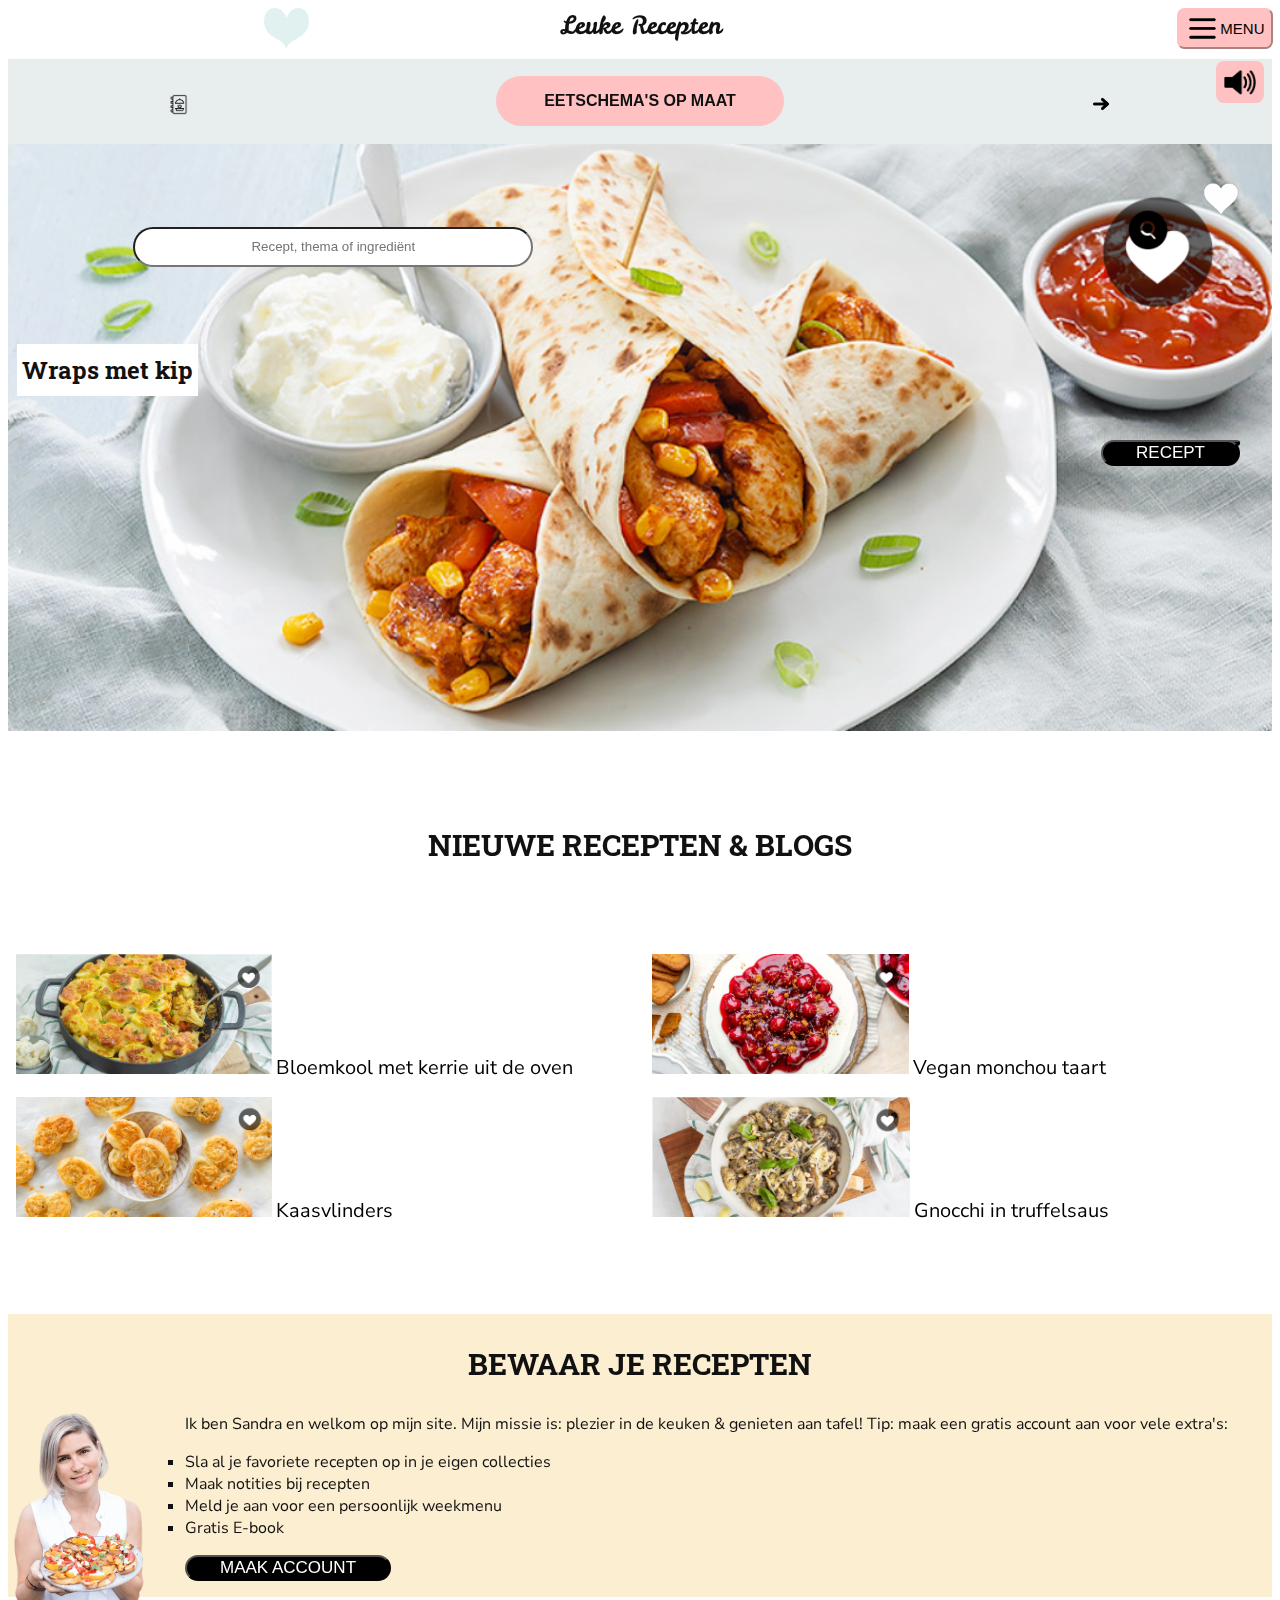
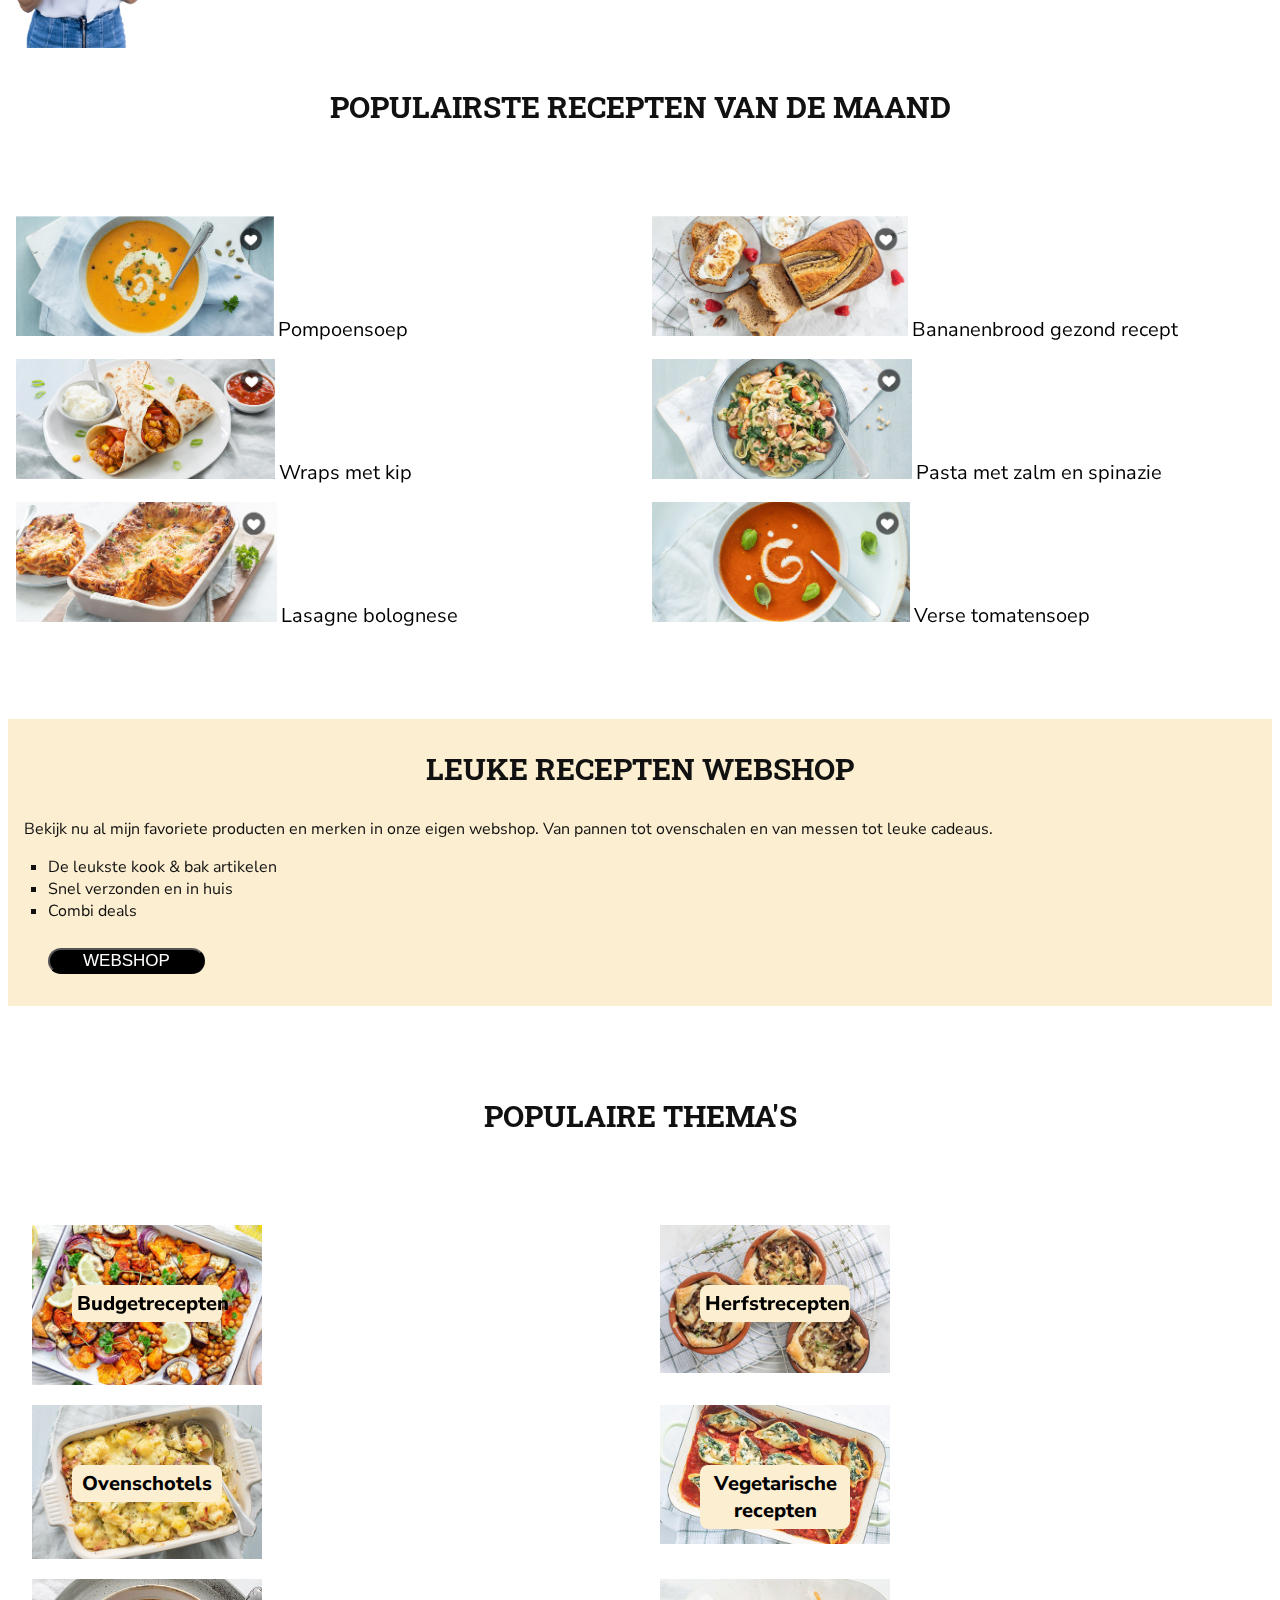
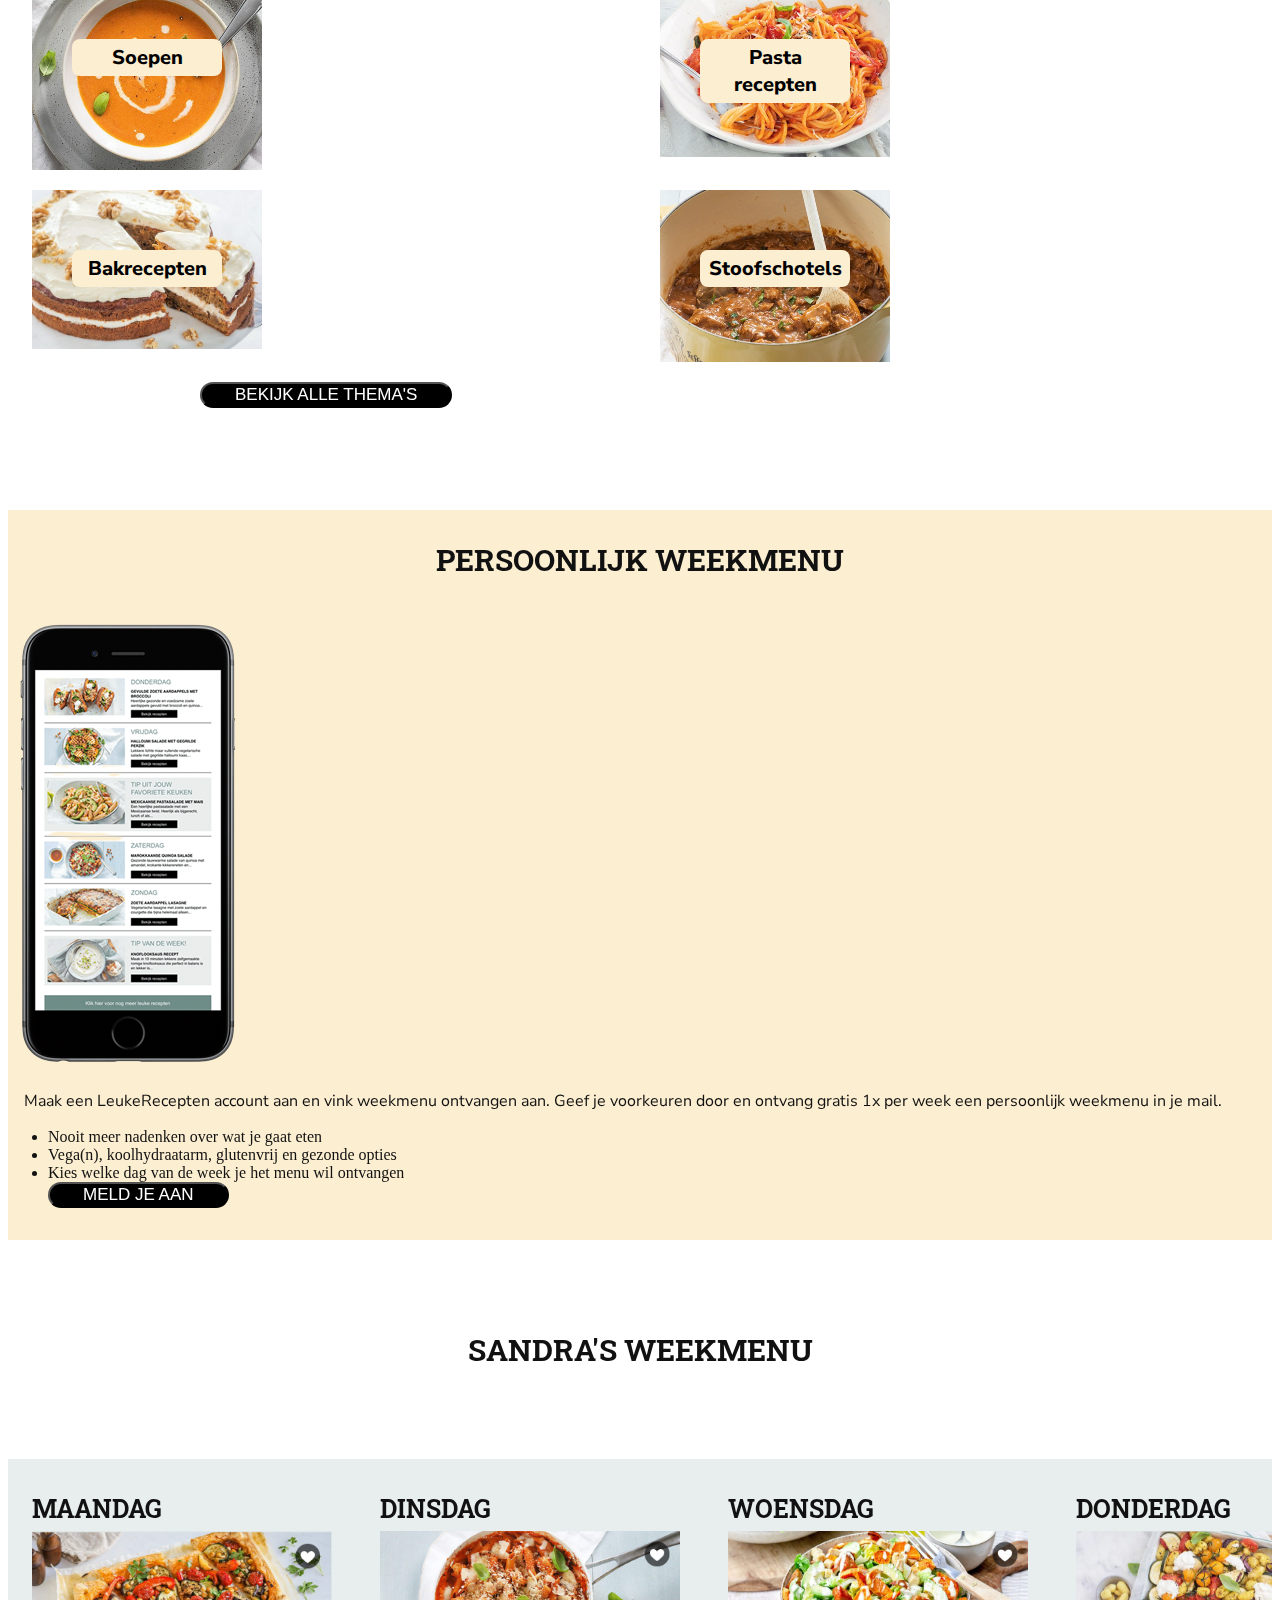
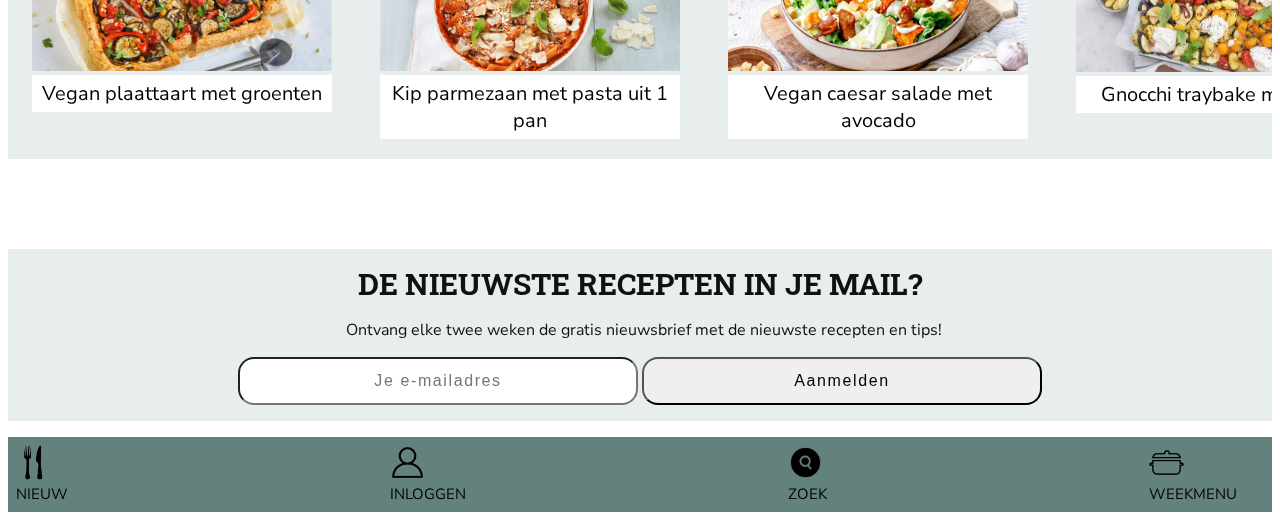
==== commit 863fda55: "Add files via upload" ====
--- a/index.html
+++ b/index.html
@@ -171,11 +171,18 @@
 			</button>
 		</section>
 		<section>
-			<h3>De nieuwste recepten in je mail?</h3>
-			<p>Ontvang elke twee weken de gratis nieuwsbrief met de nieuwste recepten en tips!</p>
-			<button>
-				<a href="index.html">Aanmelden</a>
-			</button>
+			<h3>Persoonlijk weekmenu</h3>
+			<img src="images/telefoonApp.png" alt="afbeelding van een iPhone met voorbeeld van de Leuke Recepten app.">
+			<p>Maak een LeukeRecepten account aan en vink weekmenu ontvangen aan. Geef je voorkeuren door en ontvang
+				gratis 1x per week een persoonlijk weekmenu in je mail.</p>
+			<ul>
+				<li>Nooit meer nadenken over wat je gaat eten</li>
+				<li>Vega(n), koolhydraatarm, glutenvrij en gezonde opties</li>
+				<li>Kies welke dag van de week je het menu wil ontvangen</li>
+				<button>
+					<a href="index.html">Meld je aan</a>
+				</button>
+			</ul>
 		</section>
 		<section>
 			<h3>Sandra's weekmenu</h3>
@@ -224,8 +231,9 @@
 			<p>Ontvang elke twee weken de gratis nieuwsbrief met de nieuwste recepten en tips!</p>
 			<form action="#">
 				<input type="text" placeholder="Je e-mailadres">
+				<input type="submit" value="Aanmelden">
 			</form>
-			<input type="submit" value="Aanmelden">
+
 		</section>
 		<section>
 			<nav>
@@ -248,7 +256,7 @@
 					</li>
 				</ul>
 			</nav>
-			
+
 			<button><img src="images/hamburgerMenuIcon.png"
 					alt="hamburger menu icoon met drie streepjes die horizontaal op elkaar liggen">Menu</button>
 
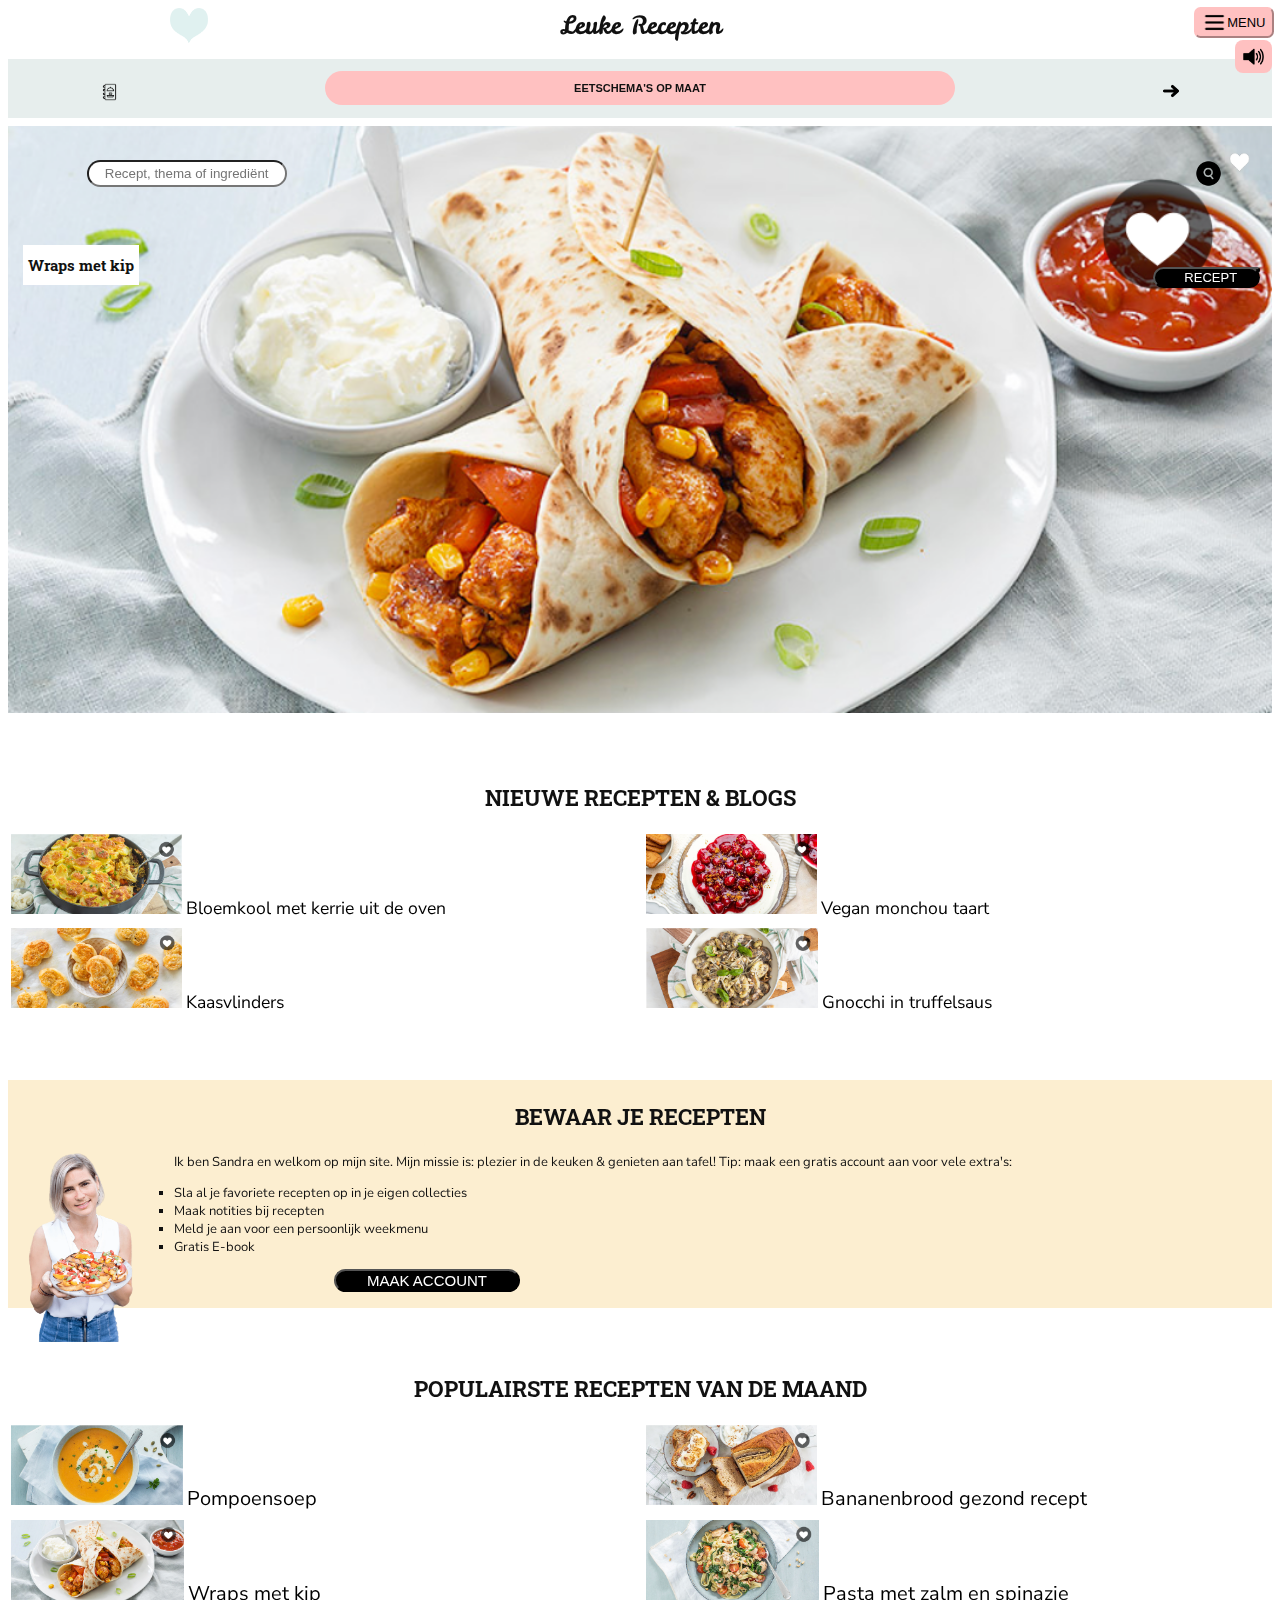
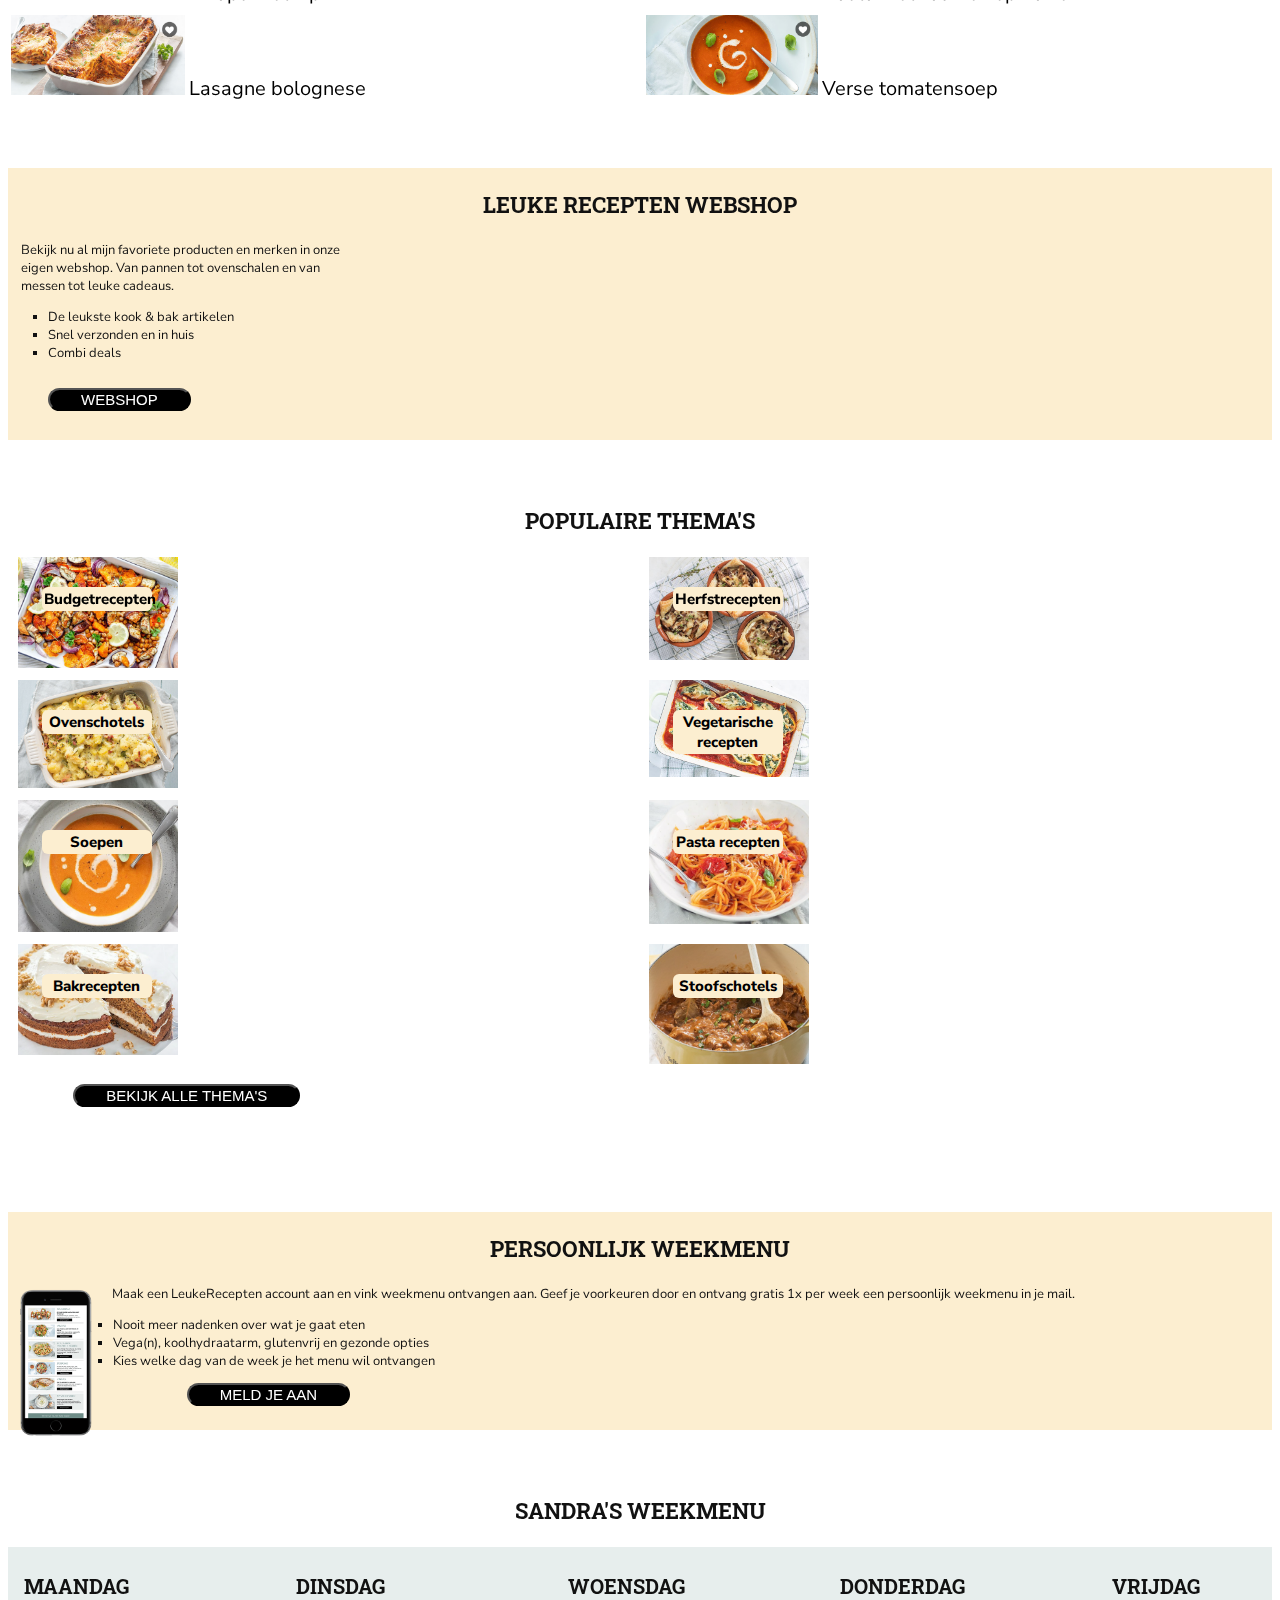
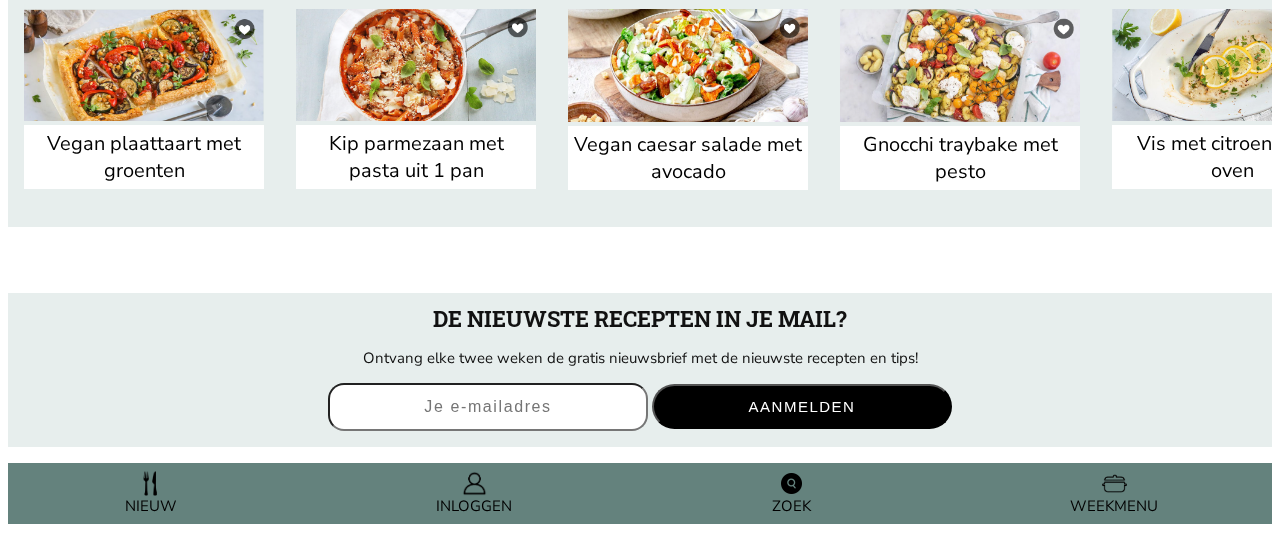
==== commit 7d976df8: "Add files via upload" ====
--- a/index.html
+++ b/index.html
@@ -264,7 +264,7 @@
 		<section>
 			<img class="wel-geluid-icoon" src="images/welGeluid.png" alt="wel geluid icoon">
 			<audio id="achtergrond-geluid"
-				src="audio/[YT2mp3.info] - Happy Cooking Mama Music %7C%7C Cooking Ambience (320kbps).mp3">achtergrond
+				src="audio/cooking_mama_bg_music.mp3">achtergrond
 				muziek van Cooking Mama</audio>
 		</section>
 	</footer>
--- a/styles/style.css
+++ b/styles/style.css
@@ -71,7 +71,7 @@
 	text-decoration: none;
 	text-transform: uppercase;
 	font-weight: 300;
-	font-size: 17px;
+	font-size: 15px;
 	margin: 5px 10px 5px 10px;
 	padding: 1em;
 }
@@ -89,7 +89,7 @@
 	font-weight: 500;
 }
 
-button:focus {
+main button:focus {
 	background-color: var(--color-nav-en-nieuwsbrief);
 	border-color: var(--color-dieet);
 	border-width: 0.5em;
@@ -176,12 +176,12 @@
 	position: absolute;
 
 	top: 0.5em;
-	left: 16.5em;
+	left: 10.6em;
 
 	z-index: -1;
 
-	min-height: 2.5em;
-	max-width: 2.8em;
+	max-width: 2.4em;
+	min-height: 2.2em;
 
 	opacity: 0.3;
 }
@@ -190,20 +190,20 @@
 header section:nth-of-type(2) img:nth-of-type(1) {
 	position: absolute;
 
-	left: 10.5em;
-	top: 5.9em;
+	left: 6.3em;
+	top: 5.2em;
 
 	z-index: 1;
 
-	max-width: 1.3em;
+	max-width: 1.1em;
 }
 
 /* pijltje icoon bij eetschema button */
 header section:nth-of-type(2) img:nth-of-type(2) {
 	position: absolute;
 
-	right: 10.7em;
-	top: 6em;
+	right: 6.3em;
+	top: 5.2em;
 
 	z-index: 1;
 
@@ -213,8 +213,8 @@
 header section:nth-of-type(2) img:nth-of-type(2):hover {
 	position: absolute;
 
-	right: 10.4em;
-	top: 6em;
+	right: 6em;
+	top: 5.2em;
 
 	z-index: 1;
 
@@ -230,11 +230,11 @@
 	text-transform: uppercase;
 	font-family: Arial, Helvetica, sans-serif;
 	font-weight: 600;
-	font-size: 1em;
+	font-size: 11px;
 	text-align: center;
 
 	background-color: var(--color-dieet);
-	max-width: 18em;
+	min-width: 18em;
 	padding: 1em 2em 1em 2em;
 	border-radius: 3em;
 }
@@ -243,6 +243,7 @@
 header section:nth-of-type(2) {
 	background-color: var(--color-background-second);
 	padding: 0.1em;
+	margin-bottom: 0.5em;
 }
 
 
@@ -257,13 +258,15 @@
 h2:nth-of-type(1) {
 	position: absolute;
 
-	top: 13.5em;
-	left: 0.7em;
+	top: 15.5em;
+	left: 1.5em;
 
 	background-color: white;
 	max-width: 10em;
 	padding: 10px 5px 10px 5px;
+
 	text-align: center;
+	font-size: 15px;
 }
 
 /* afbeelding wraps met kip als hoofdgerecht van vandaag */
@@ -277,10 +280,10 @@
 main section:nth-of-type(1) img:nth-of-type(2) {
 	position: absolute;
 
-	top: 11.3em;
-	right: 2.2em;
-
-	width: 3em;
+	top: 9.5em;
+	right: 1.7em;
+
+	width: 1.7em;
 }
 
 @keyframes hart-favorieten-hoofdgerecht-animation {
@@ -319,19 +322,23 @@
 main section:first-child nav:first-child img {
 	position: absolute;
 
-	bottom: 14.3em;
-	right: 5em;
-
-	width: 3.5em;
-	height: 3.5em;
+	bottom: 6.2em;
+	right: 2.6em;
+
+	width: 2.2em;
 }
 
 /* "recept" button om naar de recept van de dag te gaan */
 section:nth-of-type(1) button:nth-of-type(1) {
 	position: absolute;
 
-	right: 3em;
-	top: 33em;
+	right: 1.5em;
+	top: 20em;
+	max-width: 8em;
+}
+
+section:nth-of-type(1) button a:nth-of-type(1) {
+	font-size: 13px;
 }
 
 section:nth-of-type(1) button:nth-of-type(1):hover {
@@ -342,13 +349,13 @@
 nav input {
 	position: absolute;
 
-	top: 17em;
-	left: 10em;
-
-	border-radius: 2em;
-
-	min-width: 30em;
-	min-height: 3em;
+	top: 12em;
+	left: 6.5em;
+
+	border-radius: 1em;
+
+	min-width: 15em;
+	min-height: 2em;
 
 	text-align: center;
 }
@@ -364,15 +371,15 @@
 h3 {
 	text-transform: uppercase;
 	text-align: center;
-	font-size: 30px;
+	font-size: 22px;
 
 	margin-top: 3em;
-	margin-bottom: 3em;
+	margin-bottom: 1em;
 }
 
 /* afbeeldingen recepten van "nieuwe recepten & blogs" */
 main section:nth-of-type(2) img {
-	height: 120px;
+	height: 80px;
 }
 
 /* de afbeeldingen naast elkaar zetten */
@@ -381,9 +388,14 @@
 
 	display: grid;
 	grid-template-columns: 1fr 1fr;
-	grid-gap: 1em;
-
-	padding: 0 0 0 0.5em;
+	grid-gap: 0.5em;
+
+	padding-left: 0.2em;
+}
+
+/* titels van recepten onderaan de afbeeldingen */
+section:nth-of-type(2) li a{
+	font-size: 1.1em;
 }
 
 
@@ -408,20 +420,29 @@
 
 main section:nth-of-type(3) ul {
 	list-style-type: square;
+	padding-right: 1em;
+
 	font-family: 'Nunito Sans', sans-serif;
+	font-size: 13px;
 }
 
 main section:nth-of-type(3) p {
 	padding-right: 1em;
+
+	font-size: 13px;
 }
 
 /* plaatje van Sandra */
 main section:nth-of-type(3) img {
-	width: 137px;
+	width: 110px;
 	float: left;
 	margin-right: 2.5em;
-}
-
+	margin-left: 1em;
+}
+
+main section:nth-of-type(3) button {
+	margin-left: 12em;
+}
 
 
 
@@ -433,7 +454,7 @@
 
 /* afbeeldingen van de section "nieuwe recepten & blogs */
 main section:nth-of-type(4) img {
-	height: 120px;
+	height: 80px;
 }
 
 /* afbeeldingen naast elkaar zetten */
@@ -442,9 +463,9 @@
 
 	display: grid;
 	grid-template-columns: 1fr 1fr;
-	grid-gap: 1em;
-
-	padding: 0 0 0 0.5em;
+	grid-gap: 0.5em;
+
+	padding-left: 0.2em;
 }
 
 
@@ -470,10 +491,14 @@
 main section:nth-of-type(5) ul {
 	list-style-type: square;
 	font-family: 'Nunito Sans', sans-serif;
+	font-size: 13px;
 }
 
 main section:nth-of-type(5) p {
 	padding-left: 1em;
+	max-width: 26em;
+
+	font-size: 13px;
 }
 
 /* button "webshop" */
@@ -491,7 +516,7 @@
 
 /* afbeeldingen van de section "populaire thema's */
 main section:nth-of-type(6) img {
-	width: 230px;
+	width: 160px;
 }
 
 /* afbeeldingen naast elkaar zetten */
@@ -500,10 +525,10 @@
 
 	display: grid;
 	grid-template-columns: 1fr 1fr;
-	grid-gap: 1em;
+	grid-gap: 0.5em;
 
 	padding: 0 0 0 0.5em;
-	margin-left: 1em;
+	margin-left: 0.1em;
 }
 
 section:nth-of-type(6) ul li {
@@ -514,37 +539,42 @@
 section:nth-of-type(6) ul a {
 	background-color: var(--color-background-third);
 
+	font-size: 15px;
 	font-weight: 800;
 
-	max-width: 150px;
+	max-width: 110px;
 	border-radius: 0.4em;
 	text-align: center;
-	padding: 5px;
+	padding: 2px;
 	
 	position: absolute;
-    left: 2em;
-    right: 0;
-    top: 3em;
+    left: 1.6em;
+    right: 1em;
+    top: 2em;
+}
+
+section:nth-of-type(6) ul a:hover {
+	color: black;
 }
 
 /* button "bekijk alle thema's" positioneren in het midden */
 section:nth-of-type(6) button {
 	position: absolute;
-	left: 15em;
-}
-
-
-
-
-
-/*********************************************/
-/** SECTION DE NIEUWSTE RECEPTEN IN JE MAIL **/
-/*********************************************/
+	left: 5.5em;
+}
+
+
+
+
+
+/**********************************/
+/** SECTION PERSOONLIJK WEEKMENU **/
+/**********************************/
 
 /* section onderscheid maken */
 main section:nth-of-type(7) {
 	background-color: var(--color-background-third);
-	padding-bottom: 1em;
+	padding-bottom: 0.5em;
 	margin-top: 9em;
 }
 
@@ -554,10 +584,36 @@
 	margin-bottom: 1em;
 }
 
+main section:nth-of-type(7) img {
+	width: 80px;
+	float: left;
+	margin-left: 0.5em;
+}
+
 main section:nth-of-type(7) p:nth-of-type(1) {
-	padding-left: 1em;
+	padding-left: 8em;
 	padding-right: 1em;
-}
+
+	font-size: 13px;
+}
+
+main section:nth-of-type(7) ul {
+	list-style-type: square;
+	font-family: 'Nunito Sans', sans-serif;
+	font-size: 13px;
+
+	padding-right: 1em;
+	margin-left: 5em;
+	margin-bottom: 4em;
+}
+
+section:nth-of-type(7) button {
+	position: absolute;
+	left: 14em;
+
+	margin-top: 1em;
+}
+
 
 
 
@@ -566,42 +622,37 @@
 /** SECTION SANDRA'S WEEKMENU SLIDER **/
 /**************************************/
 
-/* section onderscheid maken */
+/* section onderscheid maken en de slider */
 main section:nth-of-type(9) {
 	background-color: var(--color-background-second);
+
+	display: flex;
+	height: 280px;
+
+	margin-bottom: 2em;
+
+	overflow-x: auto;
 }
 
 /* dagen titels van de weekmenu */
 main section:nth-of-type(9) h4 {
 	text-transform: uppercase;
-	font-size: 25px;
+	font-size: 20px;
 
 	display: flex;
 	flex-direction: row;
 
-	margin-bottom: 0.25em;
-}
-
-/* slider met alles naast elkaar gezet */
-main section:nth-of-type(9) {
-	display: flex;
-	height: 300px;
-
-
-	margin-top: 2em;
-	margin-bottom: 2em;
-
-	overflow-x: auto;
+	margin-bottom: 0.5em;
 }
 
 /* ruimte tussen de dagelijkse recepten */
 main section:nth-of-type(9) article {
-	padding: 0em 1.5em 0em 1.5em;
+	padding: 0em 1em 0em 1em;
 }
 
 /* plaatjes */
 main section:nth-of-type(9) img {
-	width: 300px;
+	width: 240px;
 }
 
 /* recept namen onder de plaatjes */
@@ -643,18 +694,45 @@
 }
 
 footer section:nth-of-type(1) p {
-	margin-left: 0.5em;
+	margin: 1em;
+	font-size: 15px;
 }
 
 footer section:nth-of-type(1) input {
-	min-width: 25em;
+	min-width: 20em;
 	height: 3em;
+
 	border-radius: 1em;
 	margin-bottom: 1em;
 
 	font-size: 1em;
 	letter-spacing: 0.1em;
 	text-align: center;
+}
+
+footer section input:nth-of-type(2) {
+	background-color: black;
+	color: white;
+
+	border-radius: 2em;
+
+	text-transform: uppercase;
+	font-size: 15px;
+	font-weight: 300;
+}
+
+footer section input:nth-of-type(2):hover {
+	background-color: var(--color-nav-en-nieuwsbrief);
+
+	transform: rotate(-3deg);
+	font-size: 18px;
+	font-weight: 500;
+}
+
+footer section input:nth-of-type(2):focus {
+	background-color: var(--color-nav-en-nieuwsbrief);
+	border-color: var(--color-dieet);
+	border-width: 0.5em;
 }
 
 
@@ -669,6 +747,7 @@
 footer section:nth-of-type(2) nav ul {
 	display: flex;
 	justify-content: space-between;
+	
 	gap: 2em;
 
 	list-style-type: none;
@@ -684,8 +763,17 @@
 	text-transform: uppercase;
 	font-size: 15px;
 
+	align-items: center;
+}
+
+/* iconen boven titels centreren */
+footer section:nth-of-type(2) li {
+	margin-left: auto;
+	margin-right: auto;
+
 	display: flex;
-	padding-right: 35px;
+	flex-direction: column;
+	align-items: center;
 }
 
 footer section:nth-of-type(2) li a:hover {
@@ -694,7 +782,7 @@
 
 /* iconen van nav balk */
 footer section:nth-of-type(2) img {
-	width: 35px;
+	width: 25px;
 }
 
 
@@ -715,7 +803,7 @@
 	border-color: var(--color-dieet);
 	border-radius: 0.5em;
 
-	font-size: 15px;
+	font-size: 13px;
 	text-transform: uppercase;
 	font-weight: 200;
 
@@ -727,7 +815,7 @@
 	background-color: var(--color-background-second);
 	border-color: var(--color-background-second);
 
-	font-size: 1.1em;
+	font-size: 1em;
 	font-weight: 500;
 }
 
@@ -739,27 +827,18 @@
 /** ACHTERGROND MUZIEKJE GELUIDSKNOP**/
 /*************************************/
 
-/* geluid knoppen styling en positioneren */
-footer section:nth-of-type(3) img {
-	position: fixed;
-	top: 3.8em;
-	right: 1em;
-
+/* geluid knoppen styling */
+footer section:nth-of-type(3) img { 
 	border-radius: 0.5em;
 	padding: 0.5em;
 
 	background-color: var(--color-dieet);
-	width: 3em;
-}
-
-footer section:nth-of-type(3) img:nth-of-type(1) {
+
+	width: 2.3em;
+}
+
+footer section:nth-of-type(3) img:nth-of-type(1), img:nth-of-type(2) {
 	position: fixed;
-	top: 3.8em;
-	right: 1em;
-}
-
-footer section:nth-of-type(3) img:nth-of-type(2) {
-	position: fixed;
-	top: 3.8em;
-	right: 1em;
+	top: 2.5em;
+	right: 0.5em;
 }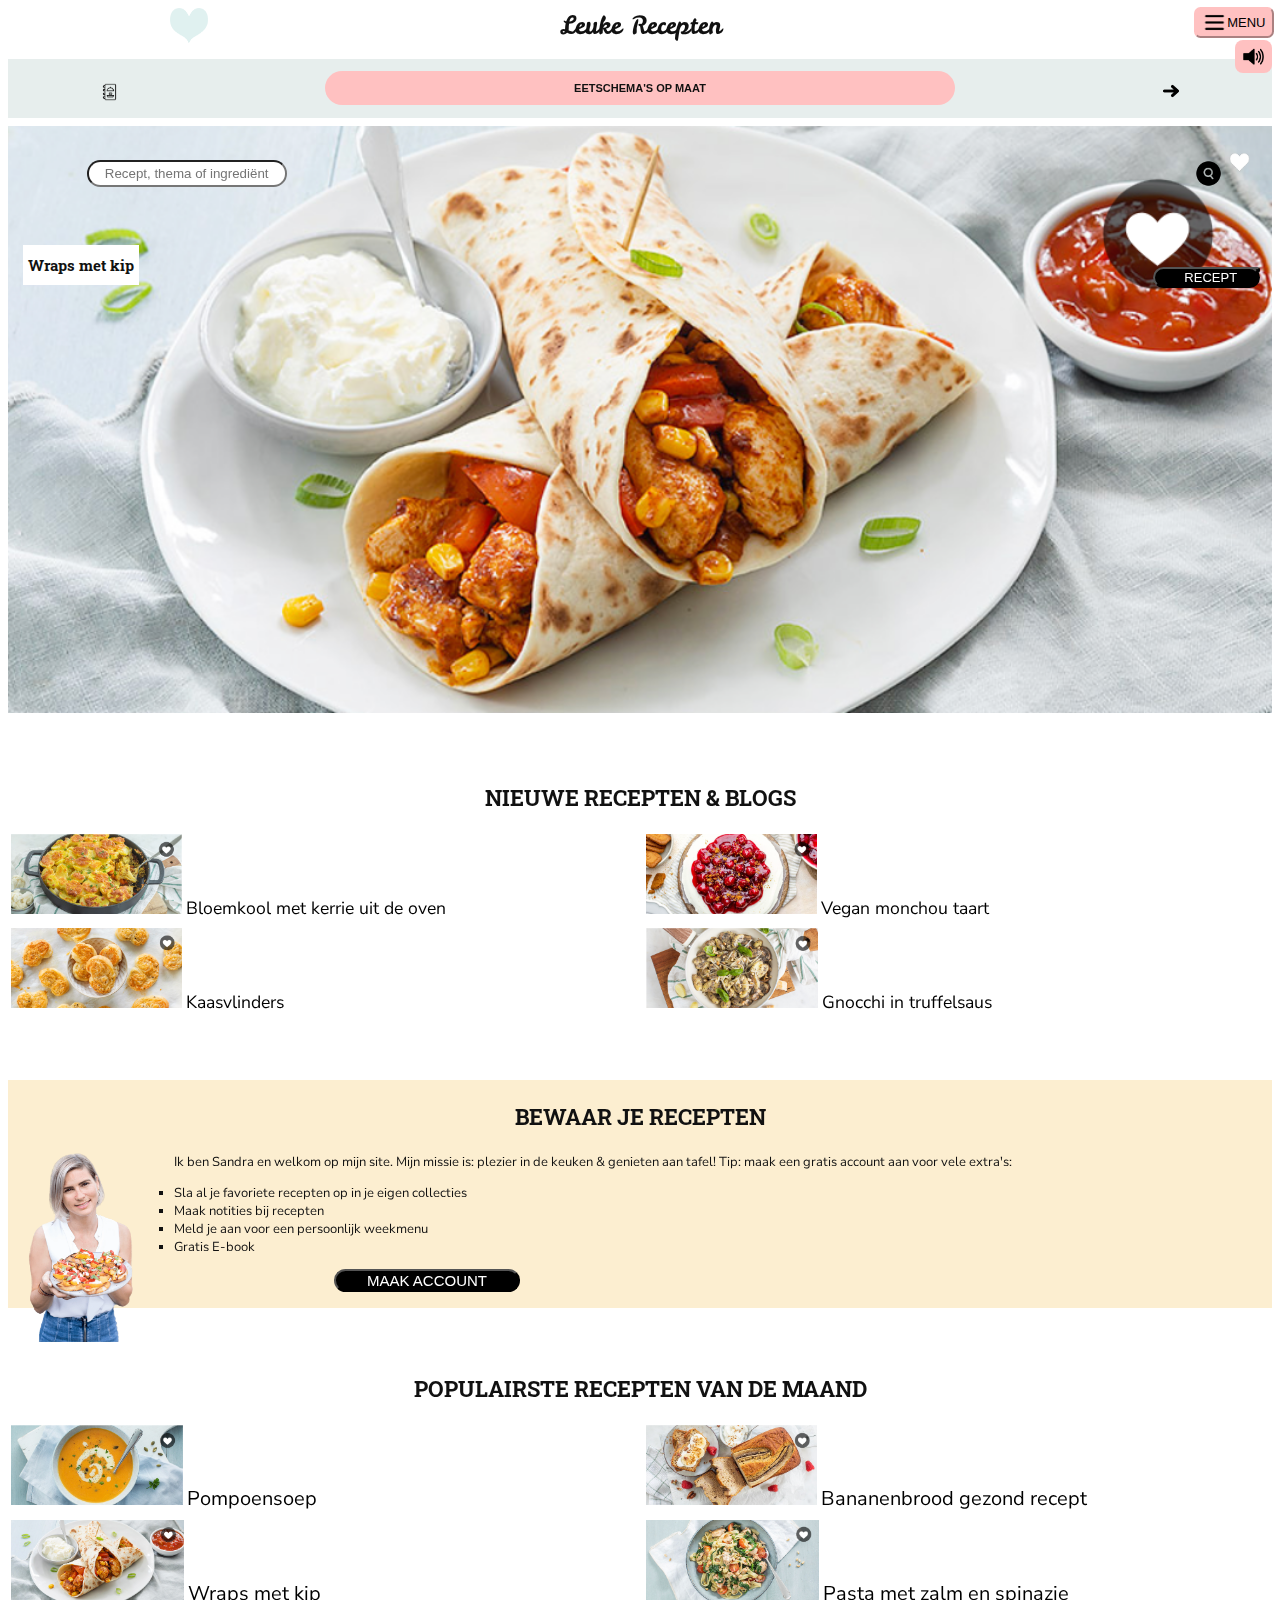
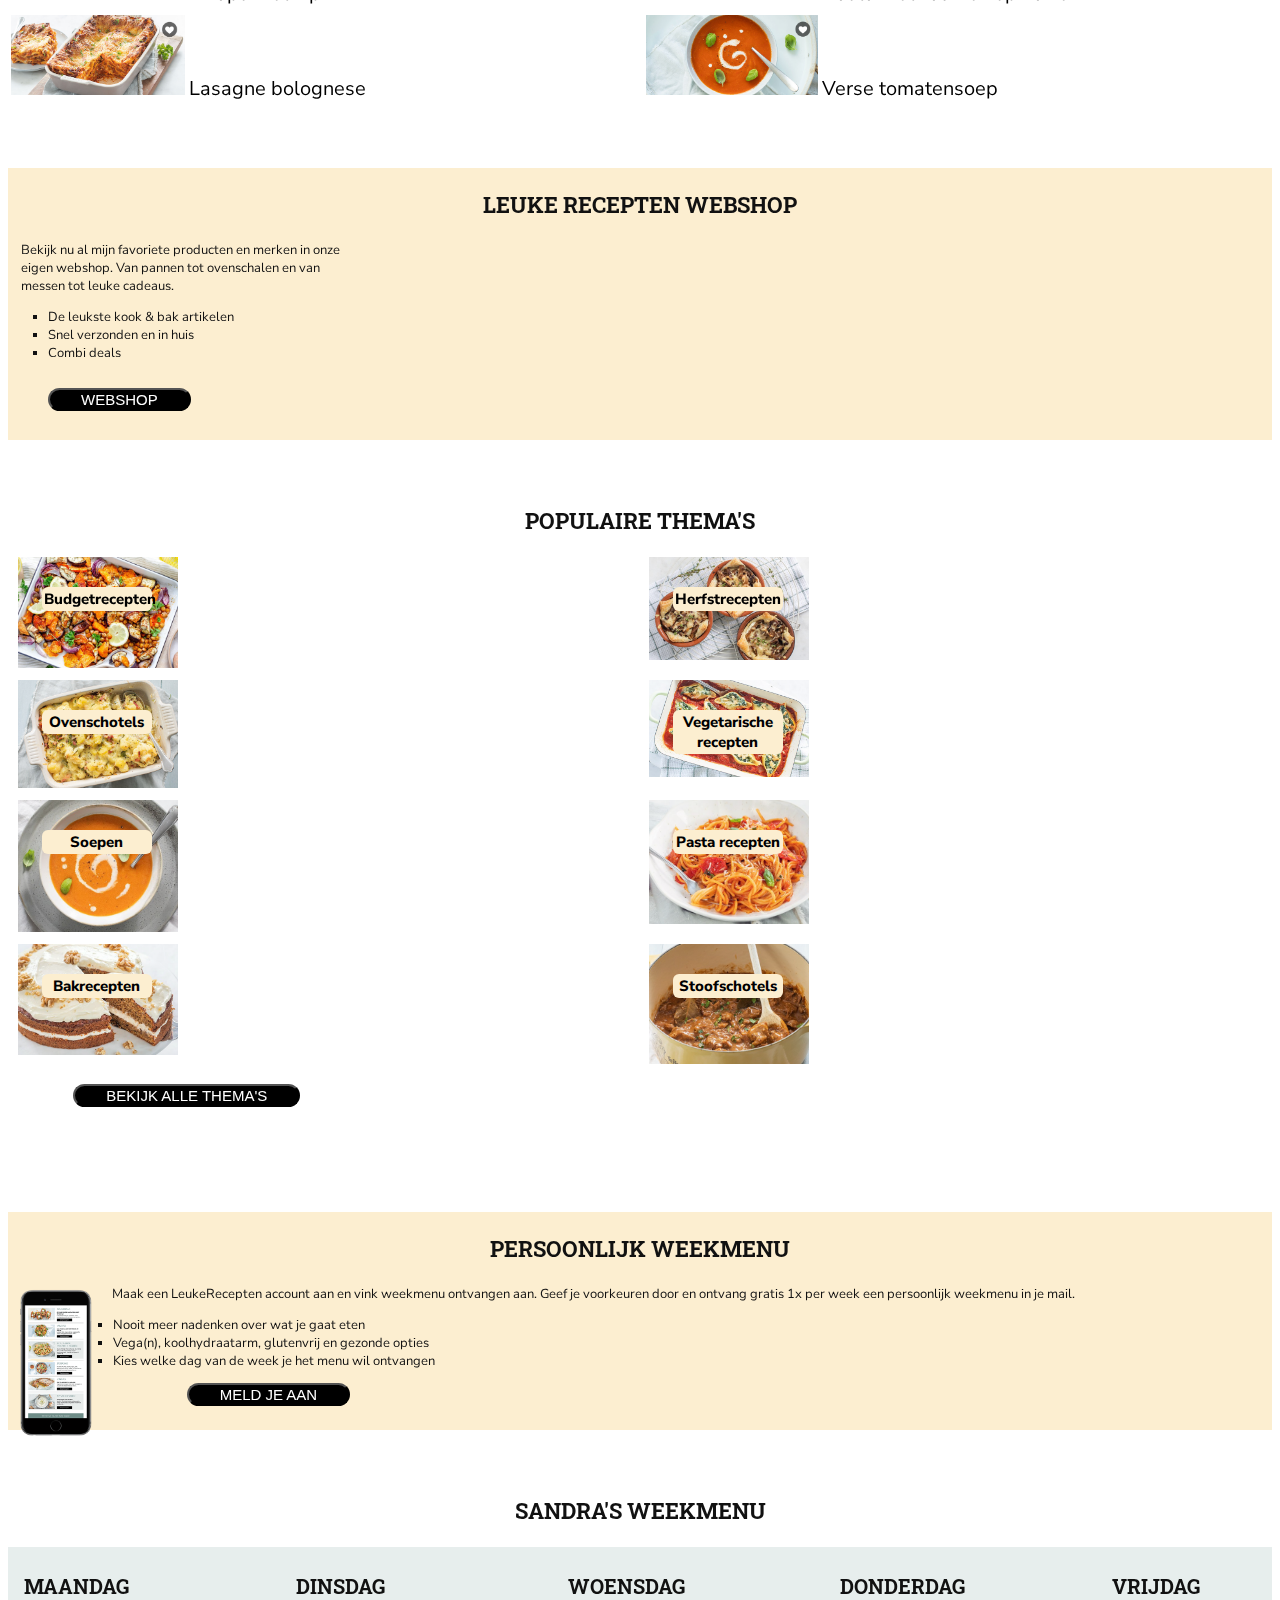
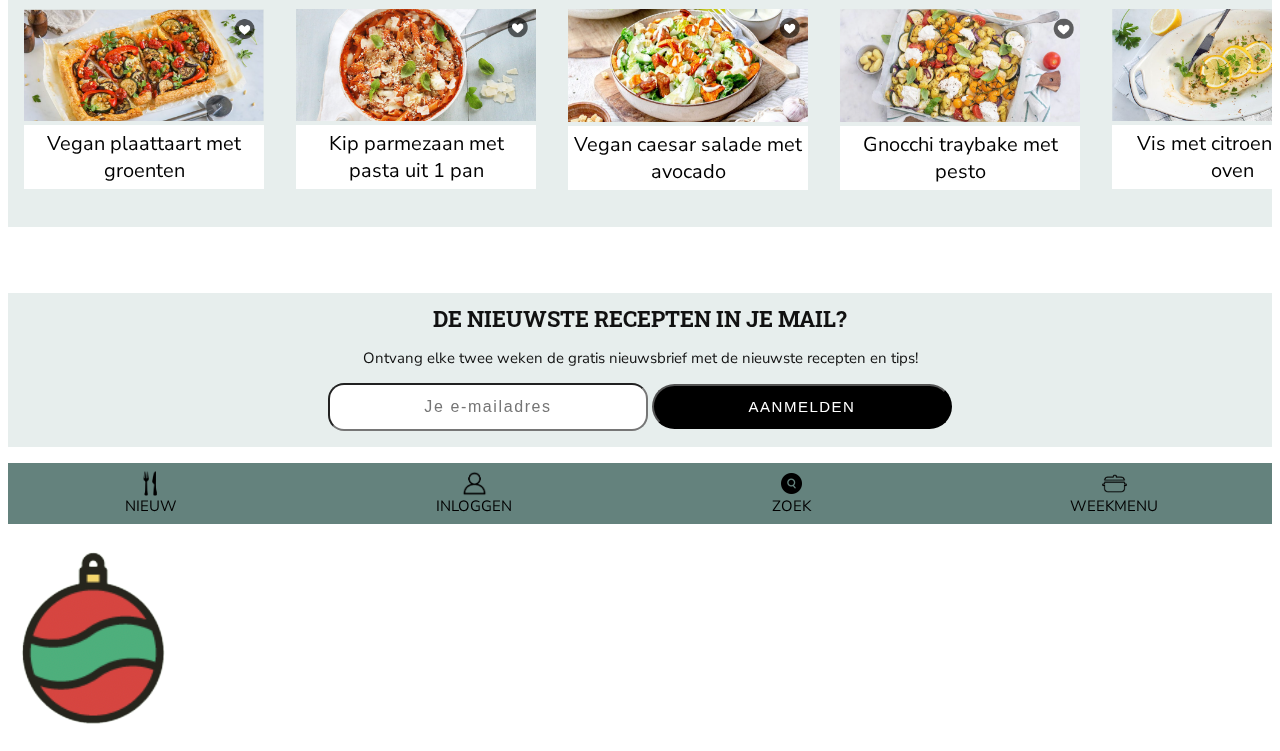
==== commit 86606b54: "Add files via upload" ====
--- a/index.html
+++ b/index.html
@@ -19,6 +19,18 @@
 </head>
 
 <body>
+
+	<div class="kerst-thema-canvas">
+
+		<img class="sneeuw-bg" src="images/sneeuw_bg.png" alt="sneeuw achtergrond" hidden>
+		<img class="kerstman-met-slee" src="images/kerst_santa.png" alt="kerstman met zijn slee" hidden>
+		<img class="kerst-ster" src="images/kerst_ster.png" alt="gele ster" hidden>
+		<img class="kerst-hoekje" src="images/kerst_hoekje.png" alt="kerst krans hoekje" hidden>
+
+		<audio class="kerst-muziek" src="audio/kerst_muziek.mp3"></audio>
+
+	</div>
+	<div class="hidden"></div>
 
 	<header>
 		<section>
@@ -263,13 +275,12 @@
 		</section>
 		<section>
 			<img class="wel-geluid-icoon" src="images/welGeluid.png" alt="wel geluid icoon">
-			<audio id="achtergrond-geluid"
-				src="audio/cooking_mama_bg_music.mp3">achtergrond
-				muziek van Cooking Mama</audio>
+		</section>
+		<section>
+			<img class="kerst-bal-icoon" src="images/kerst_bal.png" alt="illustratie foto van een kerstbal">
+			<img class="geen-kerst-icoon" src="images/no_kerst.png" alt="verbod icoon" hidden>
 		</section>
 	</footer>
-
-
 
 	<script defer src="scripts/script.js"></script>
 </body>
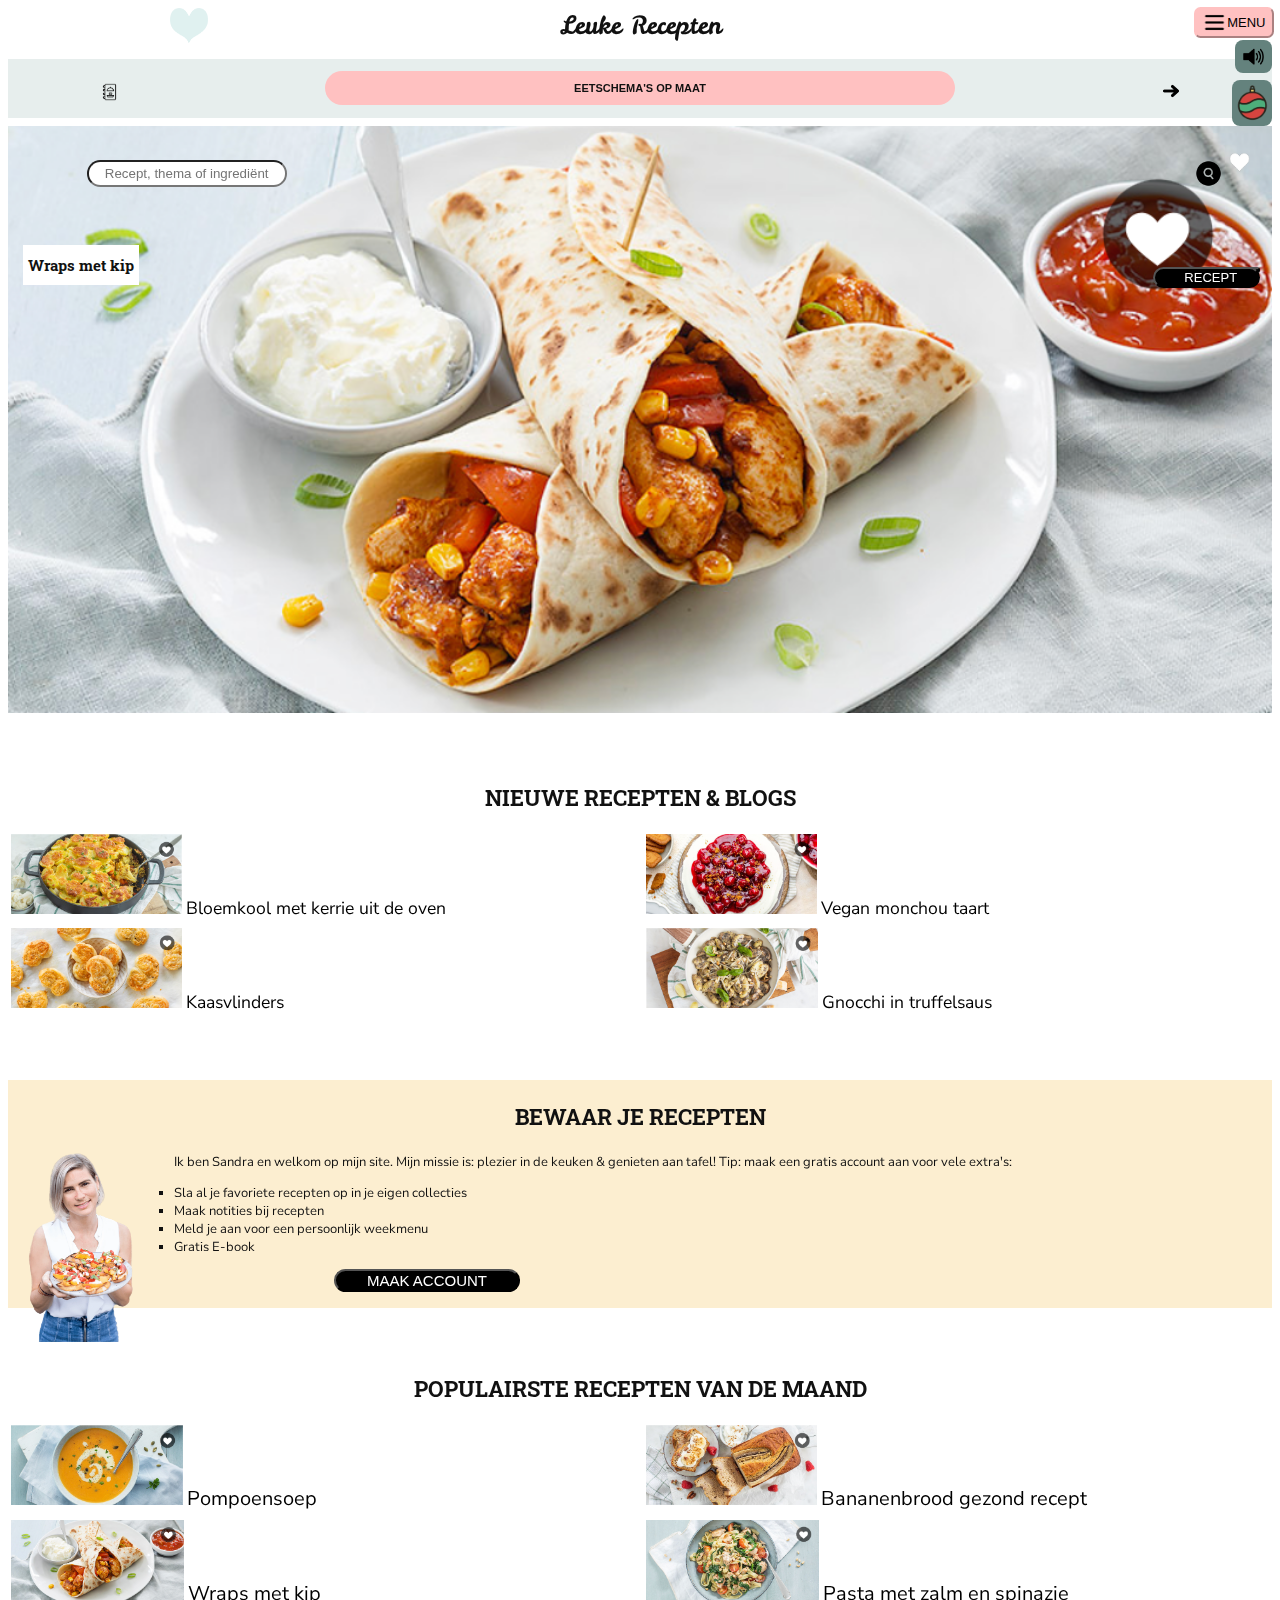
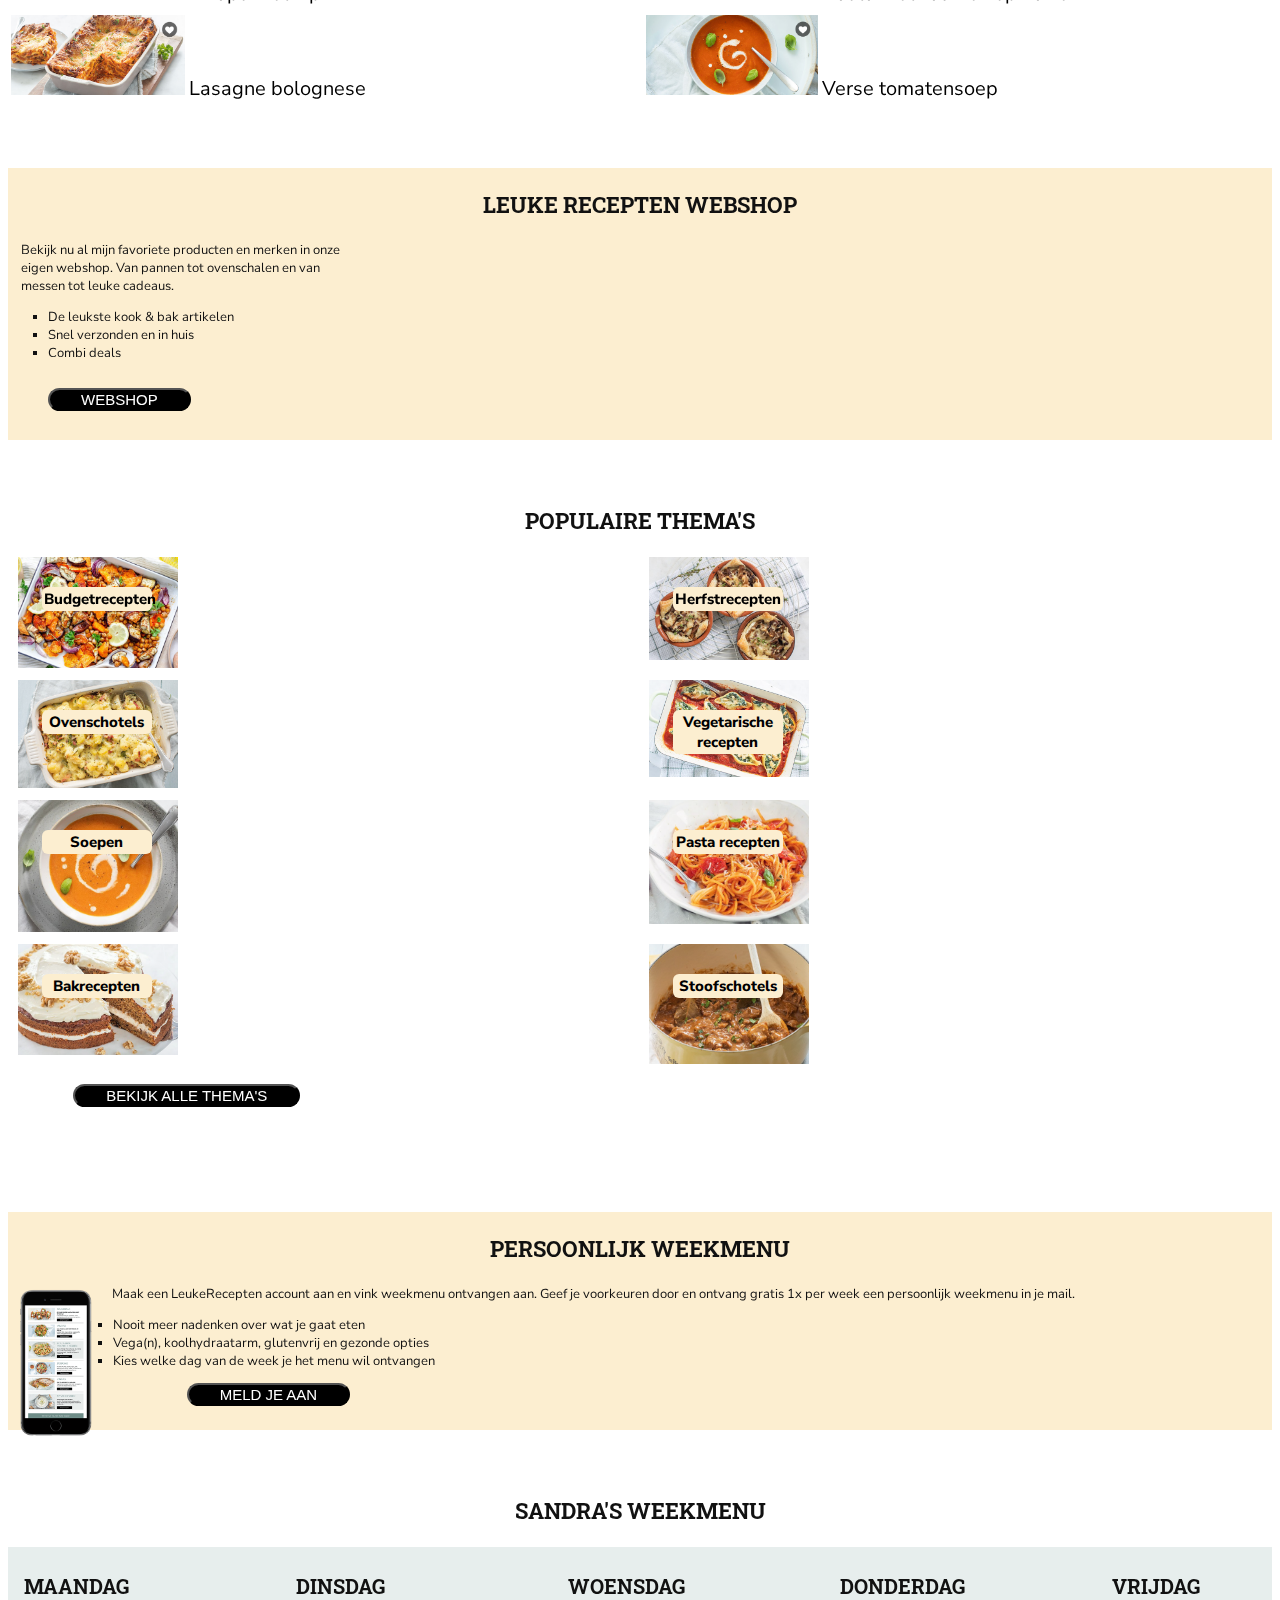
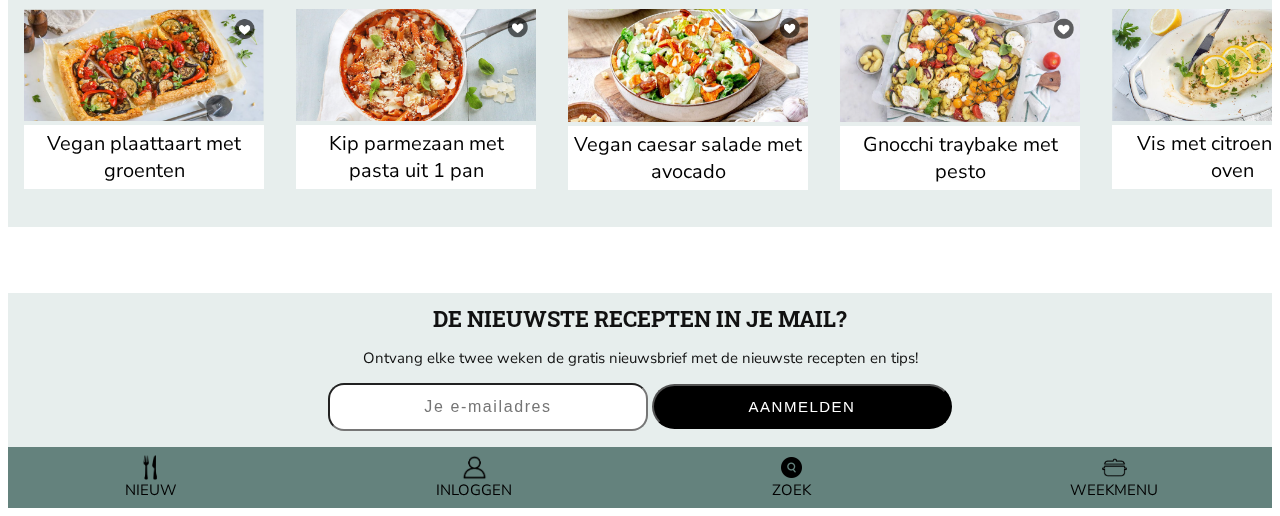
==== commit ebb6a521: "Add files via upload" ====
--- a/index.html
+++ b/index.html
@@ -45,6 +45,7 @@
 	</header>
 
 	<main>
+		
 		<section>
 			<nav>
 				<input type="text" placeholder="Recept, thema of ingrediënt">
@@ -57,7 +58,7 @@
 			<nav>
 				<h2>Wraps met kip</h2>
 				<button>
-					<a href="index.html">Recept</a>
+					<a href="recept.html" aria-label="Ga naar het recept van de dag">Recept</a>
 				</button>
 			</nav>
 		</section>
@@ -96,7 +97,7 @@
 				<li>Gratis E-book</li>
 			</ul>
 			<button>
-				<a href="index.html">Maak account</a>
+				<a href="index.html" aria-label="Maak een account aan">Maak account</a>
 			</button>
 		</section>
 		<section>
@@ -112,7 +113,7 @@
 				</li>
 				<li>
 					<img src="images/wrapsMetKip.png" alt="foto van recept wraps met kip">
-					<a href="index.html">Wraps met kip</a>
+					<a href="recept.html">Wraps met kip</a>
 				</li>
 				<li>
 					<img src="images/pastaZalmEnSpinazie.png" alt="foto recept pasta met zalm en spinazie">
@@ -138,7 +139,7 @@
 				<li>Snel verzonden en in huis</li>
 				<li>Combi deals</li>
 				<button>
-					<a href="index.html">Webshop</a>
+					<a href="index.html" aria-label="Ga naar de webshop van de website Leuke Recepten">Webshop</a>
 				</button>
 			</ul>
 		</section>
@@ -179,7 +180,7 @@
 				</li>
 			</ul>
 			<button>
-				<a href="index.html">Bekijk alle thema's</a>
+				<a href="index.html" aria-label="Bekijk alle populaire thema's">Bekijk alle thema's</a>
 			</button>
 		</section>
 		<section>
@@ -192,7 +193,9 @@
 				<li>Vega(n), koolhydraatarm, glutenvrij en gezonde opties</li>
 				<li>Kies welke dag van de week je het menu wil ontvangen</li>
 				<button>
-					<a href="index.html">Meld je aan</a>
+					<a href="index.html"
+						aria-label="Maak een account aan en meld je aan voor een persoonlijk weekmenu van Leuke Recepten">Meld
+						je aan</a>
 				</button>
 			</ul>
 		</section>
--- a/styles/style.css
+++ b/styles/style.css
@@ -29,8 +29,8 @@
 	/* kleuren light mode */
 	--color-background-second: #e7eeed;
 	--color-background-third: #fceed0;
-	--color-dieet: #ffc1c1;
-	--color-nav-en-nieuwsbrief: #64827d;
+	--color-pink: #ffc1c1;
+	--color-green: #64827d;
 }
 
 
@@ -77,8 +77,8 @@
 }
 
 button:hover {
-	background-color: var(--color-nav-en-nieuwsbrief);
-	border-color: var(--color-nav-en-nieuwsbrief);
+	background-color: var(--color-green);
+	border-color: var(--color-green);
 
 	transform: rotate(-3deg);
 }
@@ -90,8 +90,8 @@
 }
 
 main button:focus {
-	background-color: var(--color-nav-en-nieuwsbrief);
-	border-color: var(--color-dieet);
+	background-color: var(--color-green);
+	border-color: var(--color-pink);
 	border-width: 0.5em;
 }
 
@@ -103,13 +103,13 @@
 }
 
 section li a:hover {
-	color: var(--color-nav-en-nieuwsbrief);
+	color: var(--color-green);
 	font-weight: 600;
 	text-decoration: underline;
 }
 
 section li a:focus {
-	border: solid 0.1em var(--color-nav-en-nieuwsbrief);
+	border: solid 0.1em var(--color-green);
 	padding: 0.2em;
 }
 
@@ -128,8 +128,8 @@
 
 		--color-background-second: #5c7973;
 		--color-background-third: #af8a3a;
-		--color-dieet: #d34747;
-		--color-nav-en-nieuwsbrief: #10af95;
+		--color-pink: #d34747;
+		--color-green: #10af95;
 	}
 
 	header p {
@@ -145,12 +145,12 @@
 	}
 
 	section li a:hover {
-		color: var(--color-nav-en-nieuwsbrief);
+		color: var(--color-green);
 	}
 
 	button:hover {
-		background-color: var(--color-nav-en-nieuwsbrief);
-		border-color: var(--color-nav-en-nieuwsbrief);
+		background-color: var(--color-green);
+		border-color: var(--color-green);
 	}
 }
 
@@ -233,7 +233,7 @@
 	font-size: 11px;
 	text-align: center;
 
-	background-color: var(--color-dieet);
+	background-color: var(--color-pink);
 	min-width: 18em;
 	padding: 1em 2em 1em 2em;
 	border-radius: 3em;
@@ -670,7 +670,7 @@
 }
 
 main section:nth-of-type(9) a:hover {
-	color: var(--color-nav-en-nieuwsbrief);
+	color: var(--color-green);
 	font-weight: 600;
 	text-decoration: underline;
 }
@@ -722,7 +722,7 @@
 }
 
 footer section input:nth-of-type(2):hover {
-	background-color: var(--color-nav-en-nieuwsbrief);
+	background-color: var(--color-green);
 
 	transform: rotate(-3deg);
 	font-size: 18px;
@@ -730,8 +730,8 @@
 }
 
 footer section input:nth-of-type(2):focus {
-	background-color: var(--color-nav-en-nieuwsbrief);
-	border-color: var(--color-dieet);
+	background-color: var(--color-green);
+	border-color: var(--color-pink);
 	border-width: 0.5em;
 }
 
@@ -752,10 +752,11 @@
 
 	list-style-type: none;
 
-	background-color: var(--color-nav-en-nieuwsbrief);
+	background-color: var(--color-green);
 
 	padding-top: 0.5em;
 	padding-bottom: 0.5em;
+	margin: 0;
 }
 
 /* namen van nav balk */
@@ -799,8 +800,8 @@
 	top: 0.5em;
 	right: 0.5em;
 
-	background-color: var(--color-dieet);
-	border-color: var(--color-dieet);
+	background-color: var(--color-pink);
+	border-color: var(--color-pink);
 	border-radius: 0.5em;
 
 	font-size: 13px;
@@ -823,22 +824,373 @@
 
 
 
-/*************************************/
-/** ACHTERGROND MUZIEKJE GELUIDSKNOP**/
-/*************************************/
+/**************************************/
+/** ACHTERGROND MUZIEKJE GELUIDSKNOP **/
+/**************************************/
 
 /* geluid knoppen styling */
 footer section:nth-of-type(3) img { 
-	border-radius: 0.5em;
-	padding: 0.5em;
-
-	background-color: var(--color-dieet);
-
-	width: 2.3em;
-}
-
-footer section:nth-of-type(3) img:nth-of-type(1), img:nth-of-type(2) {
 	position: fixed;
 	top: 2.5em;
 	right: 0.5em;
+
+	border-radius: 0.5em;
+	padding: 0.5em;
+
+	background-color: var(--color-green);
+
+	width: 2.3em;
+}
+
+
+
+
+
+/***********************************************************/
+/***********************************************************/
+/***********//** TWEEDE PAGINA DETAIL RECEPT **//***********/
+/***********************************************************/
+/***********************************************************/
+
+/**********************/
+/** INFO OVER RECEPT **/
+/**********************/
+
+.tweede-pagina main section:nth-of-type(2){
+	background-color: white;
+	padding-top: 0.1em;
+}
+
+.tweede-pagina main section:nth-of-type(2) ul{
+	display: block;
+	display: flex;
+	justify-content: space-around;
+
+	margin-top: 0.3em;
+}
+	
+.tweede-pagina main section:nth-of-type(2) p{
+	text-transform: uppercase;
+	font-size: 10px;
+	color: black;
+
+	margin-top: 0;
+}
+
+/* iconen onder gerecht */
+.tweede-pagina main section:nth-of-type(2) img:nth-of-type(1){
+	width: 30px;
+	height: 30px;
+}
+
+.tweede-pagina main section:nth-of-type(2) img:nth-of-type(2){
+	width: 30px;
+	height: 30px;
+}
+
+.tweede-pagina main section:nth-of-type(2) img:nth-of-type(3){
+	width: 30px;
+	height: 50px;
+}
+
+.tweede-pagina main section:nth-of-type(2) img:nth-of-type(4){
+	width: 30px;
+	height: 30px;
+}
+
+/* omschrijving recept */
+.tweede-pagina main section:nth-of-type(3){
+	background-color: transparent;
+}
+
+.tweede-pagina main section:nth-of-type(3) p{
+	font-size: 18px;
+	font-style: italic;
+	text-align: center;
+}
+
+
+
+
+
+/***********************/
+/** INGREDIENTENLIJST **/
+/***********************/
+
+.tweede-pagina main section:nth-of-type(4) h4{
+	font-size: 23px;
+	margin-left: 0.5em;
+	margin-bottom: 0.5em;
+}
+
+/* min en plus buttons */
+.tweede-pagina main section:nth-of-type(4) button{
+	min-height: 3em;
+	min-width: 3em;
+	border-radius: 2em;
+	border-color: var(--color-green);
+
+	background-color: var(--color-green);
+}
+
+.tweede-pagina main section:nth-of-type(4) button p{
+	color: white;
+	font-size: 24px;
+	margin: 0;
+}
+
+/* aantal personen */
+.tweede-pagina main section:nth-of-type(4) p{
+	color: white;
+	font-size: 19px;
+	margin: 0.5em 1em 0 1em;
+}
+
+/* buttons en 4 personen naast elkaar zetten */
+.tweede-pagina main section:nth-of-type(4) div{
+	display: flex;
+	margin-bottom: 1em;
+}
+
+/* ingredienten */
+.tweede-pagina main section:nth-of-type(4) form{
+	display: grid;
+	margin-left: 0.5em;
+}
+
+.tweede-pagina main section:nth-of-type(4) label{
+	font-family: 'Nunito Sans', sans-serif;
+	font-size: 18px;
+}
+
+
+
+
+
+/*************************/
+/** DIRECT IN JE MANDJE **/
+/*************************/
+
+.tweede-pagina main section:nth-of-type(5){
+	background-color: transparent;
+	margin-top: 3em;
+}
+
+.tweede-pagina main section:nth-of-type(5) img{
+	width: 70px;
+	border-radius: 1em;
+	margin-left: 1em;
+	margin-top: 0;
+}
+
+.tweede-pagina main section:nth-of-type(5) p{
+	font-size: 18px;
+	margin-bottom: 0.5em;
+}
+
+
+
+
+
+/***************/
+/** BEREIDING **/
+/***************/
+
+.tweede-pagina main section:nth-of-type(6){
+	background-color: transparent;
+	margin-top: 3em;
+}
+
+.tweede-pagina main section:nth-of-type(6) h4{
+	font-size: 23px;
+	margin-left: 0.5em;
+	margin-bottom: 0.5em;
+}
+
+.tweede-pagina main section:nth-of-type(6) form{
+	display: grid;
+	margin-left: 0.5em;
+}
+
+.tweede-pagina main section:nth-of-type(6) label{
+	font-family: 'Nunito Sans', sans-serif;
+	font-size: 18px;
+}
+
+
+
+
+
+/***************************/
+/** TAGS KENMERKEN RECEPT **/
+/***************************/
+
+.tweede-pagina main section:nth-of-type(7){
+	background-color: var(--color-pink);
+
+	margin-top: 4em;
+	padding: 1em;
+}
+
+.tweede-pagina main section:nth-of-type(7) a{
+	font-family: 'Nunito Sans', sans-serif;
+	text-transform: uppercase;
+	text-decoration: none;
+	color: white;
+
+	padding: 0.5em;
+
+	border: solid 1px;
+	border-radius: 2em;
+	border-color: white;
+}
+
+
+
+
+
+/*****************/
+/** OVER SANDRA **/
+/*****************/
+
+/* border om section */
+.tweede-pagina main section:nth-of-type(8){
+	margin: 4em 0.5em 4em 0.5em;
+	border: solid 1px;
+}
+
+.tweede-pagina main section:nth-of-type(8) ul{
+	padding: 1em;
+}
+
+.tweede-pagina main section:nth-of-type(8) li{
+	list-style-type: none;
+	text-align: center;
+}
+
+.tweede-pagina main section:nth-of-type(8) img{
+	width: 100px;
+	border-radius: 50%;
+}
+
+.tweede-pagina main section:nth-of-type(8) li:nth-of-type(2) p{
+	font-family: 'Roboto Slab', serif;
+	font-size: 20px;
+	font-weight: 800;
+}
+
+
+
+
+
+/****************/
+/** OOK LEKKER **/
+/****************/
+
+.tweede-pagina main section:nth-of-type(9){
+	display: block;
+
+	background-color: var(--color-background-second);
+
+	height: auto;
+	margin: 0;
+	padding: 0.5em;
+
+	overflow-x: unset;
+}
+
+.tweede-pagina main section:nth-of-type(9) h3{
+	margin-top: 0;
+}
+
+.tweede-pagina main section:nth-of-type(9) ul{
+	padding-left: 1em;
+}
+
+.tweede-pagina main section:nth-of-type(9) li{
+	display: flex;
+
+	list-style-type: none;
+}
+
+.tweede-pagina main section:nth-of-type(9) img{
+	width: 180px;
+	margin-bottom: 1em;
+}
+
+.tweede-pagina main section:nth-of-type(9) img:nth-of-type(2){
+	position: static;
+}
+
+.tweede-pagina main section:nth-of-type(9) a{
+	color: white;
+	background-color: transparent;
+	text-align: left;
+	padding-left: 0.5em;
+}
+
+.tweede-pagina main section:nth-of-type(9) a:hover{
+	color: var(--color-green);
+	font-weight: 600;
+	text-decoration: underline;
+}
+
+
+
+
+
+/*****************/
+/** KERST THEMA **/
+/*****************/
+
+/* kerstbal button */
+footer section:nth-of-type(4) img{
+	position: fixed;
+	top: 5em;
+	right: 0.5em;
+
+	border-radius: 0.5em;
+	padding: 0.2em;
+
+	background-color: var(--color-green);
+
+	width: 2.5em;
+}
+
+.hidden{
+	visibility: hidden;
+}
+
+.kerst-thema-canvas{
+	position: relative;
+	z-index: 1;
+}
+
+.sneeuw-bg{
+	position: absolute;
+	width: 300px;
+	left: 5em;
+	top: 2em;
+}
+
+.kerst-hoekje{
+	position: absolute;
+	width: 150px;
+	left: -2em;
+	top: -1em;
+}
+
+.kerstman-met-slee{
+	position: absolute;
+	width: 150px;
+	top: 18em;
+	right: 2em;
+}
+
+.kerst-ster{
+	position: absolute;
+	width: 70px;
+	top: 17em;
+	left: 1em;
+	transform: rotate(-20deg);
 }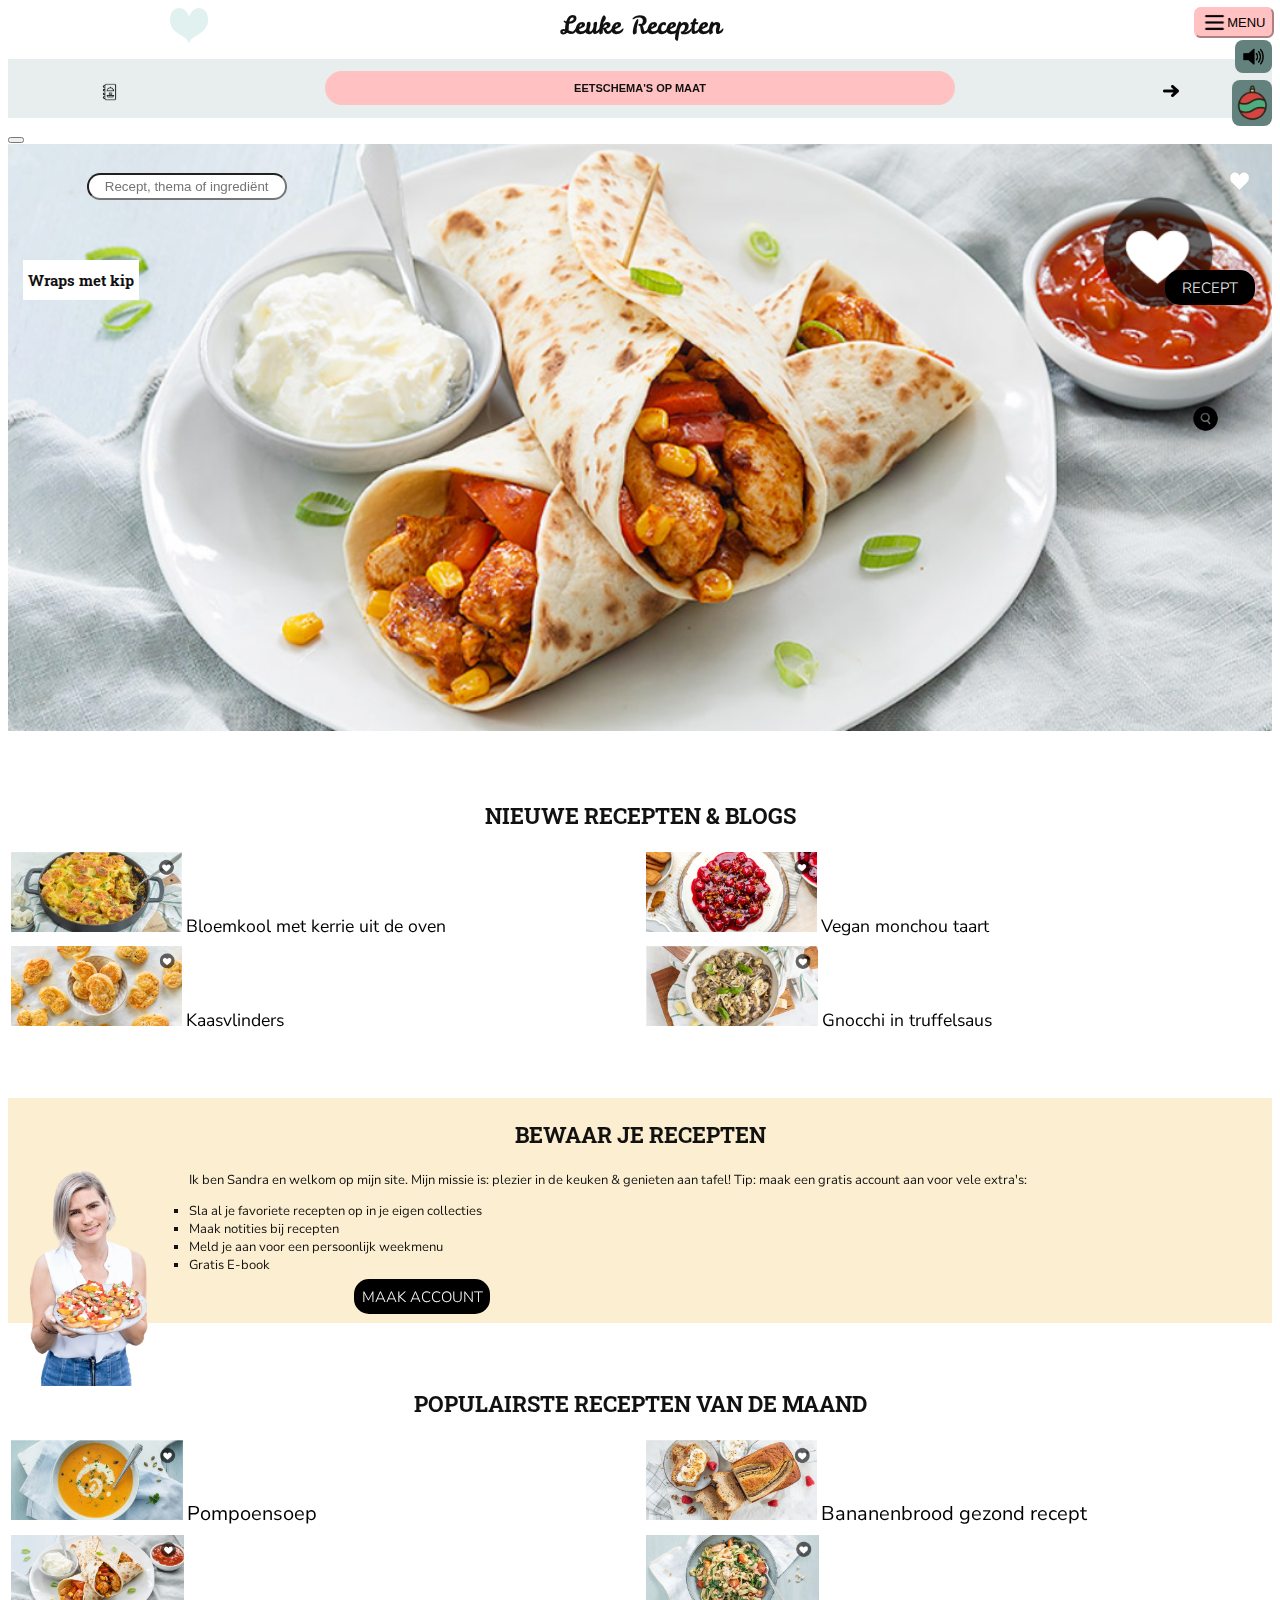
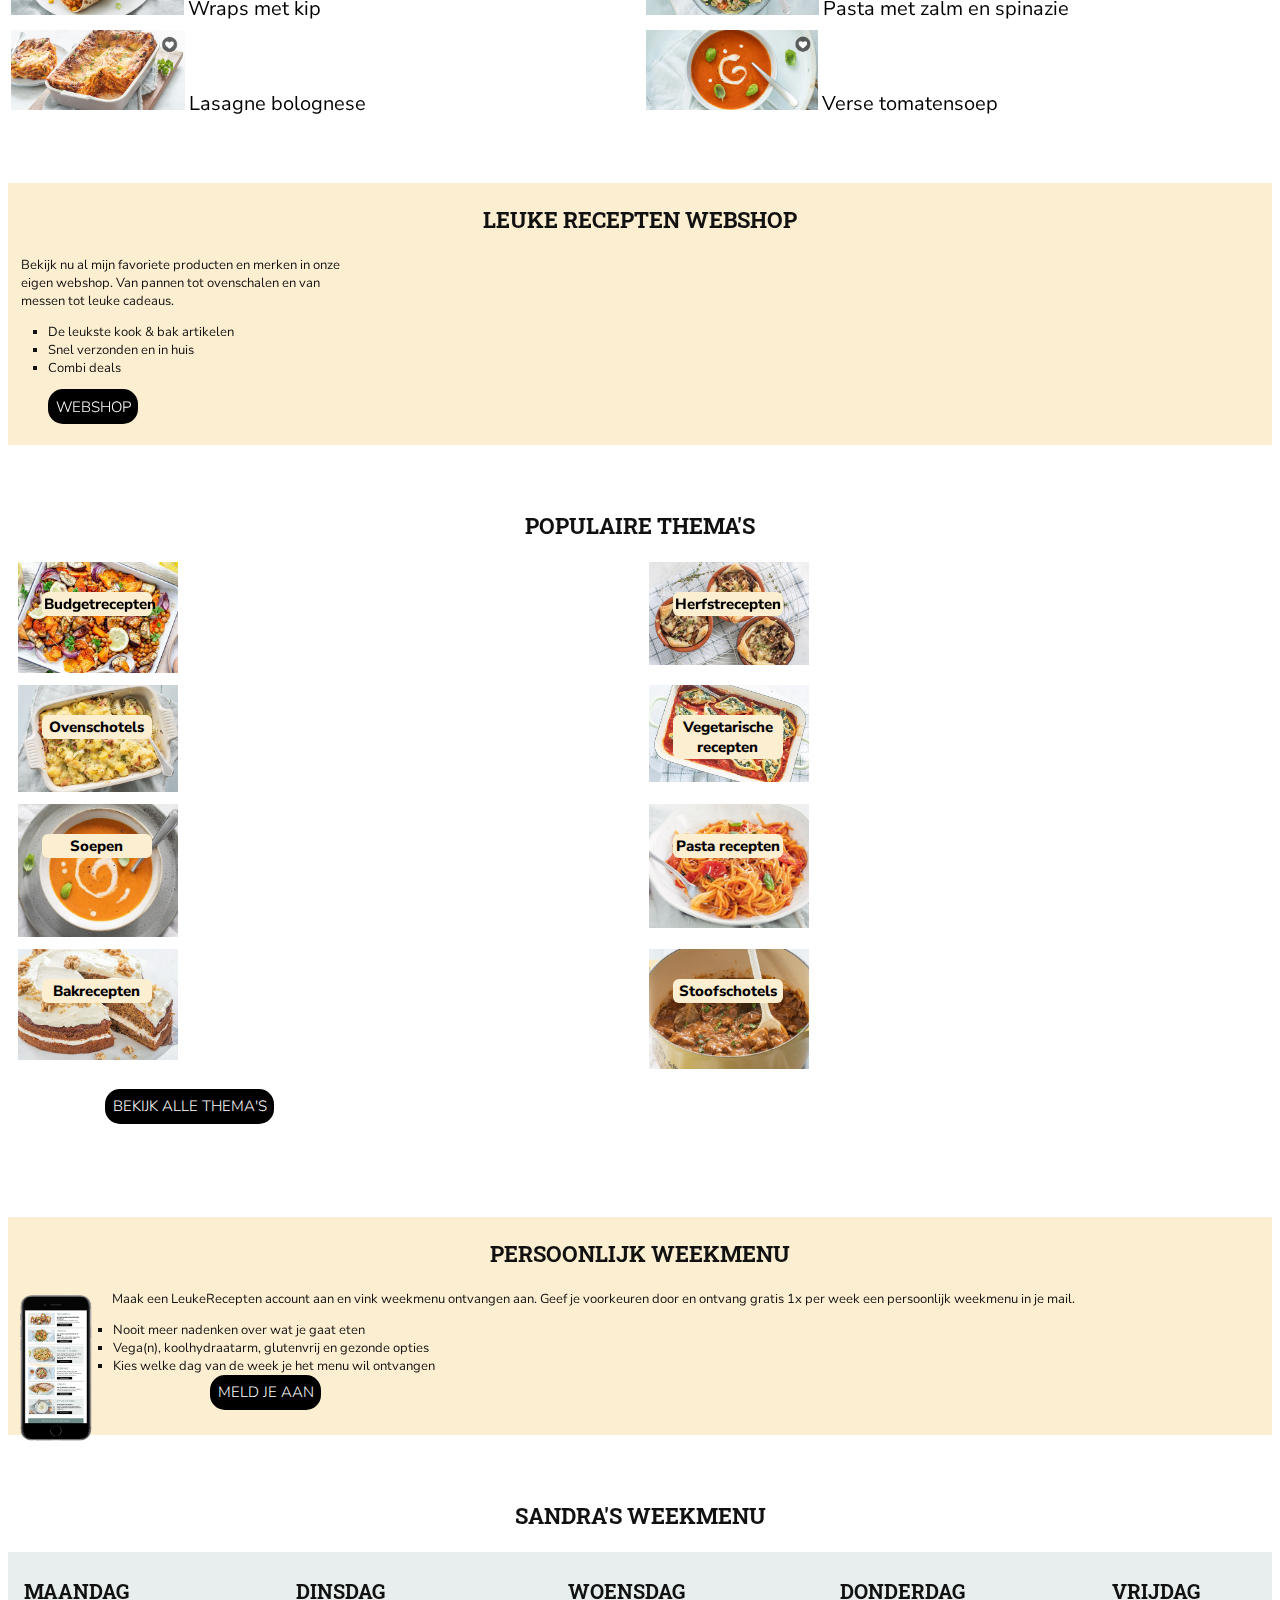
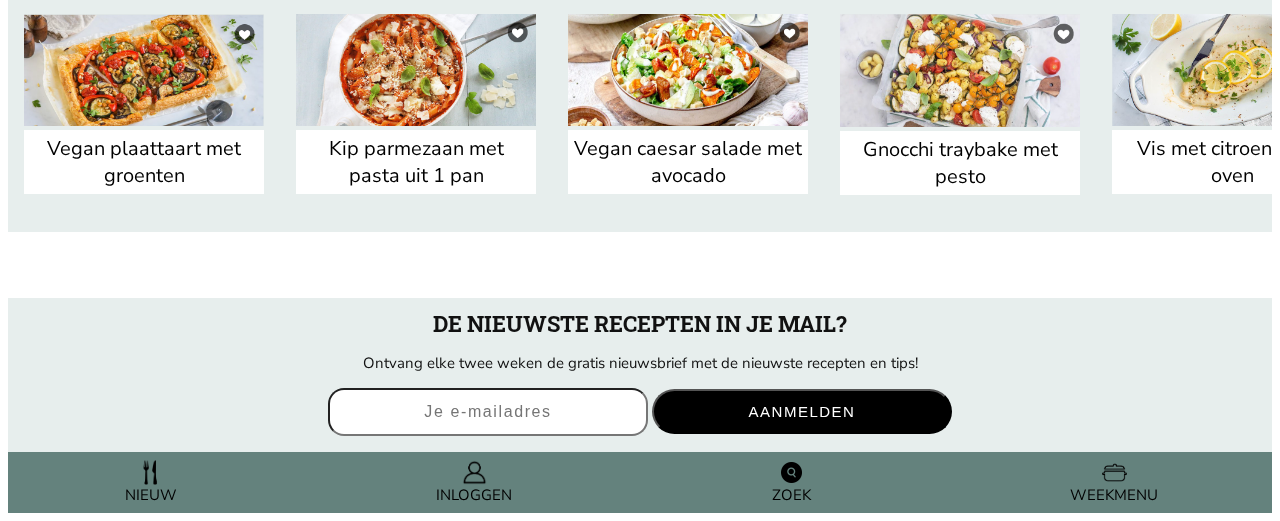
==== commit 93b70efd: "Add files via upload" ====
--- a/index.html
+++ b/index.html
@@ -45,7 +45,7 @@
 	</header>
 
 	<main>
-		
+
 		<section>
 			<nav>
 				<input type="text" placeholder="Recept, thema of ingrediënt">
@@ -57,9 +57,7 @@
 			<img src="images/witHartje.png" alt="een wit hartje">
 			<nav>
 				<h2>Wraps met kip</h2>
-				<button>
-					<a href="recept.html" aria-label="Ga naar het recept van de dag">Recept</a>
-				</button>
+				<a class="fake-buttons" href="recept.html" aria-label="Ga naar het recept van de dag">Recept</a>
 			</nav>
 		</section>
 
@@ -96,9 +94,7 @@
 				<li>Meld je aan voor een persoonlijk weekmenu</li>
 				<li>Gratis E-book</li>
 			</ul>
-			<button>
-				<a href="index.html" aria-label="Maak een account aan">Maak account</a>
-			</button>
+			<a class="fake-buttons" href="index.html" aria-label="Maak een account aan">Maak account</a>
 		</section>
 		<section>
 			<h3>Populairste recepten van de maand</h3>
@@ -138,9 +134,8 @@
 				<li>De leukste kook & bak artikelen</li>
 				<li>Snel verzonden en in huis</li>
 				<li>Combi deals</li>
-				<button>
-					<a href="index.html" aria-label="Ga naar de webshop van de website Leuke Recepten">Webshop</a>
-				</button>
+				<a class="fake-buttons" href="index.html"
+					aria-label="Ga naar de webshop van de website Leuke Recepten">Webshop</a>
 			</ul>
 		</section>
 		<section>
@@ -179,9 +174,7 @@
 					<a href="index.html">Stoofschotels</a>
 				</li>
 			</ul>
-			<button>
-				<a href="index.html" aria-label="Bekijk alle populaire thema's">Bekijk alle thema's</a>
-			</button>
+			<a class="fake-buttons" href="index.html" aria-label="Bekijk alle populaire thema's">Bekijk alle thema's</a>
 		</section>
 		<section>
 			<h3>Persoonlijk weekmenu</h3>
@@ -192,11 +185,9 @@
 				<li>Nooit meer nadenken over wat je gaat eten</li>
 				<li>Vega(n), koolhydraatarm, glutenvrij en gezonde opties</li>
 				<li>Kies welke dag van de week je het menu wil ontvangen</li>
-				<button>
-					<a href="index.html"
-						aria-label="Maak een account aan en meld je aan voor een persoonlijk weekmenu van Leuke Recepten">Meld
-						je aan</a>
-				</button>
+				<a class="fake-buttons" href="index.html"
+					aria-label="Maak een account aan en meld je aan voor een persoonlijk weekmenu van Leuke Recepten">Meld
+					je aan</a>
 			</ul>
 		</section>
 		<section>
@@ -272,8 +263,25 @@
 				</ul>
 			</nav>
 
-			<button><img src="images/hamburgerMenuIcon.png"
+			<button class="menu-button"><img src="images/hamburgerMenuIcon.png"
 					alt="hamburger menu icoon met drie streepjes die horizontaal op elkaar liggen">Menu</button>
+			<nav class="verborgen-menu">
+				<button class="sluit-menu-button"><img src="images/kruisje_menuSluit.png" alt="kruisje om menu te sluiten">Sluit</button>
+				<ul>
+					<li>
+						<a href="index.html">Nieuw</a>
+					</li>
+					<li>
+						<a href="index.html">Inloggen</a>
+					</li>
+					<li>
+						<a href="index.html">Weekmenu</a>
+					</li>
+					<li>
+						<a href="index.html">Webshop</a>
+					</li>
+				</ul>
+			</nav>
 
 		</section>
 		<section>
--- a/styles/style.css
+++ b/styles/style.css
@@ -60,30 +60,29 @@
 	font-family: 'Nunito Sans', sans-serif;
 }
 
-button {
+.fake-buttons {
+	font-family: 'Nunito Sans', sans-serif;
+	font-weight: 300;
+	font-size: 15px;
+
 	background-color: black;
+	color: white;
+
 	border-radius: 1em;
 	border-color: black;
-}
-
-button a {
-	color: white;
+
 	text-decoration: none;
 	text-transform: uppercase;
+	text-align: center;
+
+	padding: 0.5em;
+}
+
+a.fake-buttons:hover {
 	font-weight: 300;
-	font-size: 15px;
-	margin: 5px 10px 5px 10px;
-	padding: 1em;
-}
-
-button:hover {
-	background-color: var(--color-green);
-	border-color: var(--color-green);
-
-	transform: rotate(-3deg);
-}
-
-button a:hover {
+}
+
+a:hover {
 	color: white;
 	font-size: 18px;
 	font-weight: 500;
@@ -258,7 +257,7 @@
 h2:nth-of-type(1) {
 	position: absolute;
 
-	top: 15.5em;
+	top: 16.5em;
 	left: 1.5em;
 
 	background-color: white;
@@ -280,7 +279,7 @@
 main section:nth-of-type(1) img:nth-of-type(2) {
 	position: absolute;
 
-	top: 9.5em;
+	top: 10.7em;
 	right: 1.7em;
 
 	width: 1.7em;
@@ -322,34 +321,26 @@
 main section:first-child nav:first-child img {
 	position: absolute;
 
-	bottom: 6.2em;
-	right: 2.6em;
+	bottom: 35em;
+	right: 4.5em;
 
 	width: 2.2em;
 }
 
-/* "recept" button om naar de recept van de dag te gaan */
-section:nth-of-type(1) button:nth-of-type(1) {
-	position: absolute;
-
-	right: 1.5em;
-	top: 20em;
-	max-width: 8em;
-}
-
-section:nth-of-type(1) button a:nth-of-type(1) {
-	font-size: 13px;
-}
-
-section:nth-of-type(1) button:nth-of-type(1):hover {
-	transform: none;
+/* "recept" button om naar de recept van de dag te gaan positionering */
+section:nth-of-type(1) a {
+	position: absolute;
+
+	right: 1.7em;
+	top: 18em;
+	min-width: 6em;
 }
 
 /* zoekbalk */
 nav input {
 	position: absolute;
 
-	top: 12em;
+	top: 13em;
 	left: 6.5em;
 
 	border-radius: 1em;
@@ -394,7 +385,7 @@
 }
 
 /* titels van recepten onderaan de afbeeldingen */
-section:nth-of-type(2) li a{
+section:nth-of-type(2) li a {
 	font-size: 1.1em;
 }
 
@@ -434,14 +425,14 @@
 
 /* plaatje van Sandra */
 main section:nth-of-type(3) img {
-	width: 110px;
+	width: 125px;
 	float: left;
 	margin-right: 2.5em;
 	margin-left: 1em;
 }
 
-main section:nth-of-type(3) button {
-	margin-left: 12em;
+main section:nth-of-type(3) a {
+	margin-left: 11em;
 }
 
 
@@ -494,16 +485,15 @@
 	font-size: 13px;
 }
 
+main section:nth-child(5) li:nth-of-type(3) {
+	margin-bottom: 1.5em;
+}
+
 main section:nth-of-type(5) p {
 	padding-left: 1em;
 	max-width: 26em;
 
 	font-size: 13px;
-}
-
-/* button "webshop" */
-main section:nth-of-type(5) button {
-	margin-top: 2em;
 }
 
 
@@ -546,21 +536,21 @@
 	border-radius: 0.4em;
 	text-align: center;
 	padding: 2px;
-	
-	position: absolute;
-    left: 1.6em;
-    right: 1em;
-    top: 2em;
+
+	position: absolute;
+	left: 1.6em;
+	right: 1em;
+	top: 2em;
 }
 
 section:nth-of-type(6) ul a:hover {
 	color: black;
 }
 
-/* button "bekijk alle thema's" positioneren in het midden */
-section:nth-of-type(6) button {
-	position: absolute;
-	left: 5.5em;
+/* fake button "bekijk alle thema's" positioneren in het midden */
+section:nth-of-type(6) a {
+	position: absolute;
+	left: 7em;
 }
 
 
@@ -607,11 +597,9 @@
 	margin-bottom: 4em;
 }
 
-section:nth-of-type(7) button {
+section:nth-of-type(7) a {
 	position: absolute;
 	left: 14em;
-
-	margin-top: 1em;
 }
 
 
@@ -724,7 +712,7 @@
 footer section input:nth-of-type(2):hover {
 	background-color: var(--color-green);
 
-	transform: rotate(-3deg);
+	transform: rotate(-2deg);
 	font-size: 18px;
 	font-weight: 500;
 }
@@ -747,7 +735,7 @@
 footer section:nth-of-type(2) nav ul {
 	display: flex;
 	justify-content: space-between;
-	
+
 	gap: 2em;
 
 	list-style-type: none;
@@ -794,7 +782,7 @@
 /** MENU **/
 /**********/
 
-/* menu button styling en positioneren */
+/* menu buttons styling en positioneren */
 footer section:nth-of-type(2) button {
 	position: fixed;
 	top: 0.5em;
@@ -820,6 +808,29 @@
 	font-weight: 500;
 }
 
+.verborgen-menu {
+	position: fixed;
+	top: 0;
+	bottom: 0;
+	left: 0;
+	right: 0;
+
+	display: grid;
+	align-content: center;
+	background-color: var(--color-green);
+
+	/* nav menu uit beeld schuiven naar links */
+	transform: translateX(-105%);
+	transition: transform 0.3s;
+	
+	gap: 1em;
+	z-index: 1;
+}
+
+nav.toon-menu{
+	transform: translateX(0);
+}
+
 
 
 
@@ -829,7 +840,7 @@
 /**************************************/
 
 /* geluid knoppen styling */
-footer section:nth-of-type(3) img { 
+footer section:nth-of-type(3) img {
 	position: fixed;
 	top: 2.5em;
 	right: 0.5em;
@@ -846,30 +857,30 @@
 
 
 
-/***********************************************************/
-/***********************************************************/
-/***********//** TWEEDE PAGINA DETAIL RECEPT **//***********/
-/***********************************************************/
-/***********************************************************/
+/*********************************/
+/*********************************/
+/** TWEEDE PAGINA DETAIL RECEPT **/
+/*********************************/
+/*********************************/
 
 /**********************/
 /** INFO OVER RECEPT **/
 /**********************/
 
-.tweede-pagina main section:nth-of-type(2){
+.tweede-pagina main section:nth-of-type(2) {
 	background-color: white;
 	padding-top: 0.1em;
 }
 
-.tweede-pagina main section:nth-of-type(2) ul{
+.tweede-pagina main section:nth-of-type(2) ul {
 	display: block;
 	display: flex;
 	justify-content: space-around;
 
 	margin-top: 0.3em;
 }
-	
-.tweede-pagina main section:nth-of-type(2) p{
+
+.tweede-pagina main section:nth-of-type(2) p {
 	text-transform: uppercase;
 	font-size: 10px;
 	color: black;
@@ -878,32 +889,32 @@
 }
 
 /* iconen onder gerecht */
-.tweede-pagina main section:nth-of-type(2) img:nth-of-type(1){
+.tweede-pagina main section:nth-of-type(2) img:nth-of-type(1) {
 	width: 30px;
 	height: 30px;
 }
 
-.tweede-pagina main section:nth-of-type(2) img:nth-of-type(2){
+.tweede-pagina main section:nth-of-type(2) img:nth-of-type(2) {
 	width: 30px;
 	height: 30px;
 }
 
-.tweede-pagina main section:nth-of-type(2) img:nth-of-type(3){
+.tweede-pagina main section:nth-of-type(2) img:nth-of-type(3) {
 	width: 30px;
 	height: 50px;
 }
 
-.tweede-pagina main section:nth-of-type(2) img:nth-of-type(4){
+.tweede-pagina main section:nth-of-type(2) img:nth-of-type(4) {
 	width: 30px;
 	height: 30px;
 }
 
 /* omschrijving recept */
-.tweede-pagina main section:nth-of-type(3){
+.tweede-pagina main section:nth-of-type(3) {
 	background-color: transparent;
 }
 
-.tweede-pagina main section:nth-of-type(3) p{
+.tweede-pagina main section:nth-of-type(3) p {
 	font-size: 18px;
 	font-style: italic;
 	text-align: center;
@@ -917,14 +928,14 @@
 /** INGREDIENTENLIJST **/
 /***********************/
 
-.tweede-pagina main section:nth-of-type(4) h4{
+.tweede-pagina main section:nth-of-type(4) h4 {
 	font-size: 23px;
 	margin-left: 0.5em;
 	margin-bottom: 0.5em;
 }
 
 /* min en plus buttons */
-.tweede-pagina main section:nth-of-type(4) button{
+.tweede-pagina main section:nth-of-type(4) button {
 	min-height: 3em;
 	min-width: 3em;
 	border-radius: 2em;
@@ -933,32 +944,32 @@
 	background-color: var(--color-green);
 }
 
-.tweede-pagina main section:nth-of-type(4) button p{
+.tweede-pagina main section:nth-of-type(4) button p {
 	color: white;
 	font-size: 24px;
 	margin: 0;
 }
 
 /* aantal personen */
-.tweede-pagina main section:nth-of-type(4) p{
-	color: white;
+.tweede-pagina main section:nth-of-type(4) p {
+	color: var(--color-text);
 	font-size: 19px;
 	margin: 0.5em 1em 0 1em;
 }
 
 /* buttons en 4 personen naast elkaar zetten */
-.tweede-pagina main section:nth-of-type(4) div{
+.tweede-pagina main section:nth-of-type(4) div {
 	display: flex;
 	margin-bottom: 1em;
 }
 
 /* ingredienten */
-.tweede-pagina main section:nth-of-type(4) form{
+.tweede-pagina main section:nth-of-type(4) form {
 	display: grid;
 	margin-left: 0.5em;
 }
 
-.tweede-pagina main section:nth-of-type(4) label{
+.tweede-pagina main section:nth-of-type(4) label {
 	font-family: 'Nunito Sans', sans-serif;
 	font-size: 18px;
 }
@@ -971,19 +982,19 @@
 /** DIRECT IN JE MANDJE **/
 /*************************/
 
-.tweede-pagina main section:nth-of-type(5){
+.tweede-pagina main section:nth-of-type(5) {
 	background-color: transparent;
 	margin-top: 3em;
 }
 
-.tweede-pagina main section:nth-of-type(5) img{
+.tweede-pagina main section:nth-of-type(5) img {
 	width: 70px;
 	border-radius: 1em;
 	margin-left: 1em;
 	margin-top: 0;
 }
 
-.tweede-pagina main section:nth-of-type(5) p{
+.tweede-pagina main section:nth-of-type(5) p {
 	font-size: 18px;
 	margin-bottom: 0.5em;
 }
@@ -996,23 +1007,23 @@
 /** BEREIDING **/
 /***************/
 
-.tweede-pagina main section:nth-of-type(6){
+.tweede-pagina main section:nth-of-type(6) {
 	background-color: transparent;
 	margin-top: 3em;
 }
 
-.tweede-pagina main section:nth-of-type(6) h4{
+.tweede-pagina main section:nth-of-type(6) h4 {
 	font-size: 23px;
 	margin-left: 0.5em;
 	margin-bottom: 0.5em;
 }
 
-.tweede-pagina main section:nth-of-type(6) form{
+.tweede-pagina main section:nth-of-type(6) form {
 	display: grid;
 	margin-left: 0.5em;
 }
 
-.tweede-pagina main section:nth-of-type(6) label{
+.tweede-pagina main section:nth-of-type(6) label {
 	font-family: 'Nunito Sans', sans-serif;
 	font-size: 18px;
 }
@@ -1025,14 +1036,14 @@
 /** TAGS KENMERKEN RECEPT **/
 /***************************/
 
-.tweede-pagina main section:nth-of-type(7){
+.tweede-pagina main section:nth-of-type(7) {
 	background-color: var(--color-pink);
 
 	margin-top: 4em;
 	padding: 1em;
 }
 
-.tweede-pagina main section:nth-of-type(7) a{
+.tweede-pagina main section:nth-of-type(7) a {
 	font-family: 'Nunito Sans', sans-serif;
 	text-transform: uppercase;
 	text-decoration: none;
@@ -1045,6 +1056,10 @@
 	border-color: white;
 }
 
+.tweede-pagina main section:nth-of-type(7) a:hover {
+	text-decoration: underline;
+}
+
 
 
 
@@ -1054,26 +1069,26 @@
 /*****************/
 
 /* border om section */
-.tweede-pagina main section:nth-of-type(8){
+.tweede-pagina main section:nth-of-type(8) {
 	margin: 4em 0.5em 4em 0.5em;
 	border: solid 1px;
 }
 
-.tweede-pagina main section:nth-of-type(8) ul{
+.tweede-pagina main section:nth-of-type(8) ul {
 	padding: 1em;
 }
 
-.tweede-pagina main section:nth-of-type(8) li{
+.tweede-pagina main section:nth-of-type(8) li {
 	list-style-type: none;
 	text-align: center;
 }
 
-.tweede-pagina main section:nth-of-type(8) img{
+.tweede-pagina main section:nth-of-type(8) img {
 	width: 100px;
 	border-radius: 50%;
 }
 
-.tweede-pagina main section:nth-of-type(8) li:nth-of-type(2) p{
+.tweede-pagina main section:nth-of-type(8) li:nth-of-type(2) p {
 	font-family: 'Roboto Slab', serif;
 	font-size: 20px;
 	font-weight: 800;
@@ -1087,7 +1102,7 @@
 /** OOK LEKKER **/
 /****************/
 
-.tweede-pagina main section:nth-of-type(9){
+.tweede-pagina main section:nth-of-type(9) {
 	display: block;
 
 	background-color: var(--color-background-second);
@@ -1099,37 +1114,38 @@
 	overflow-x: unset;
 }
 
-.tweede-pagina main section:nth-of-type(9) h3{
+.tweede-pagina main section:nth-of-type(9) h3 {
 	margin-top: 0;
 }
 
-.tweede-pagina main section:nth-of-type(9) ul{
+.tweede-pagina main section:nth-of-type(9) ul {
 	padding-left: 1em;
 }
 
-.tweede-pagina main section:nth-of-type(9) li{
+.tweede-pagina main section:nth-of-type(9) li {
 	display: flex;
 
 	list-style-type: none;
 }
 
-.tweede-pagina main section:nth-of-type(9) img{
+.tweede-pagina main section:nth-of-type(9) img {
 	width: 180px;
 	margin-bottom: 1em;
 }
 
-.tweede-pagina main section:nth-of-type(9) img:nth-of-type(2){
+.tweede-pagina main section:nth-of-type(9) img:nth-of-type(2) {
 	position: static;
 }
 
-.tweede-pagina main section:nth-of-type(9) a{
-	color: white;
+.tweede-pagina main section:nth-of-type(9) a {
+	color: var(--color-text);
 	background-color: transparent;
 	text-align: left;
+	padding: 0;
 	padding-left: 0.5em;
 }
 
-.tweede-pagina main section:nth-of-type(9) a:hover{
+.tweede-pagina main section:nth-of-type(9) a:hover {
 	color: var(--color-green);
 	font-weight: 600;
 	text-decoration: underline;
@@ -1144,7 +1160,7 @@
 /*****************/
 
 /* kerstbal button */
-footer section:nth-of-type(4) img{
+footer section:nth-of-type(4) img {
 	position: fixed;
 	top: 5em;
 	right: 0.5em;
@@ -1157,37 +1173,54 @@
 	width: 2.5em;
 }
 
-.hidden{
+@keyframes draaiend-kerst-bal {
+	0% {
+		transform: rotate(0deg);
+	}
+
+	100% {
+		transform: rotate(360deg);
+	}
+}
+
+footer section:nth-of-type(4) img {
+	animation-name: draaiend-kerst-bal;
+	animation-duration: 2s;
+	animation-iteration-count: infinite;
+}
+
+/* verborgen plaatjes voor kerst thema */
+.hidden {
 	visibility: hidden;
 }
 
-.kerst-thema-canvas{
+.kerst-thema-canvas {
 	position: relative;
 	z-index: 1;
 }
 
-.sneeuw-bg{
-	position: absolute;
-	width: 300px;
+.sneeuw-bg {
+	position: absolute;
+	width: 500px;
 	left: 5em;
 	top: 2em;
 }
 
-.kerst-hoekje{
+.kerst-hoekje {
 	position: absolute;
 	width: 150px;
 	left: -2em;
 	top: -1em;
 }
 
-.kerstman-met-slee{
+.kerstman-met-slee {
 	position: absolute;
 	width: 150px;
 	top: 18em;
 	right: 2em;
 }
 
-.kerst-ster{
+.kerst-ster {
 	position: absolute;
 	width: 70px;
 	top: 17em;
